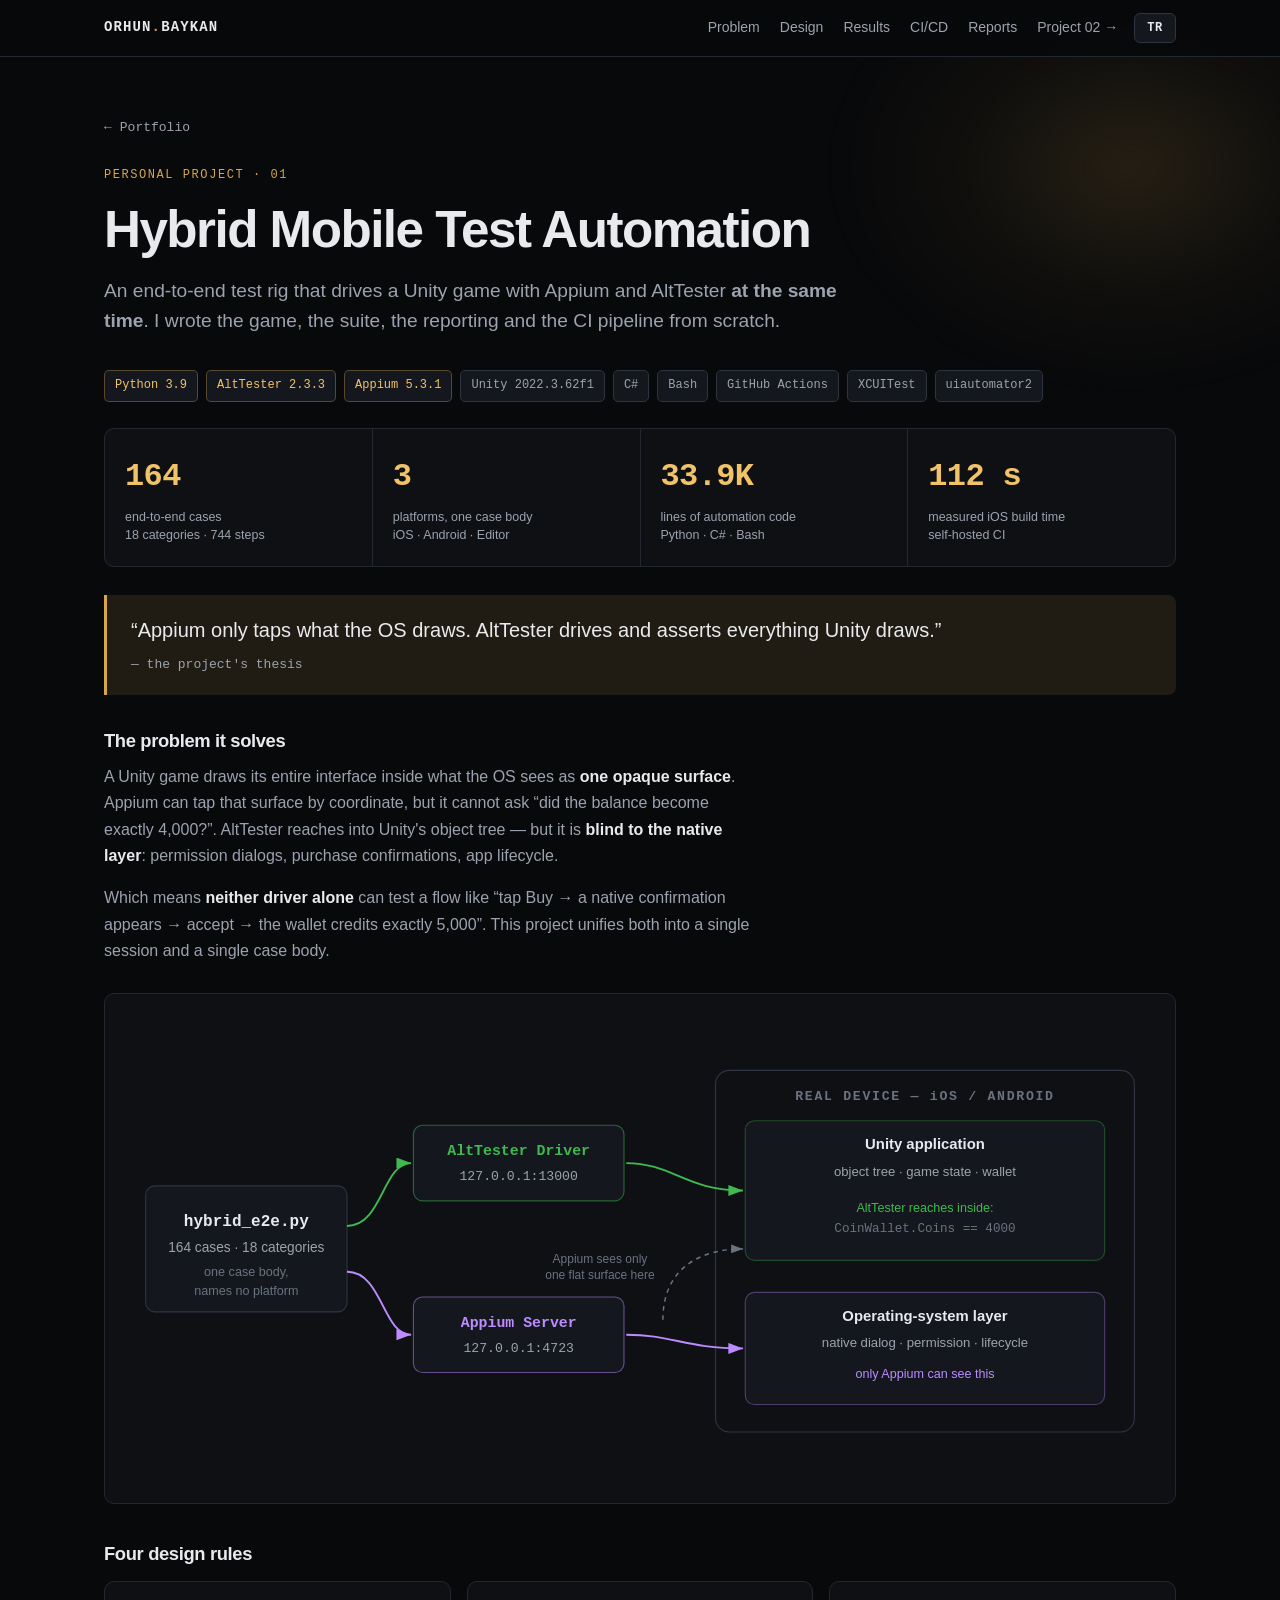
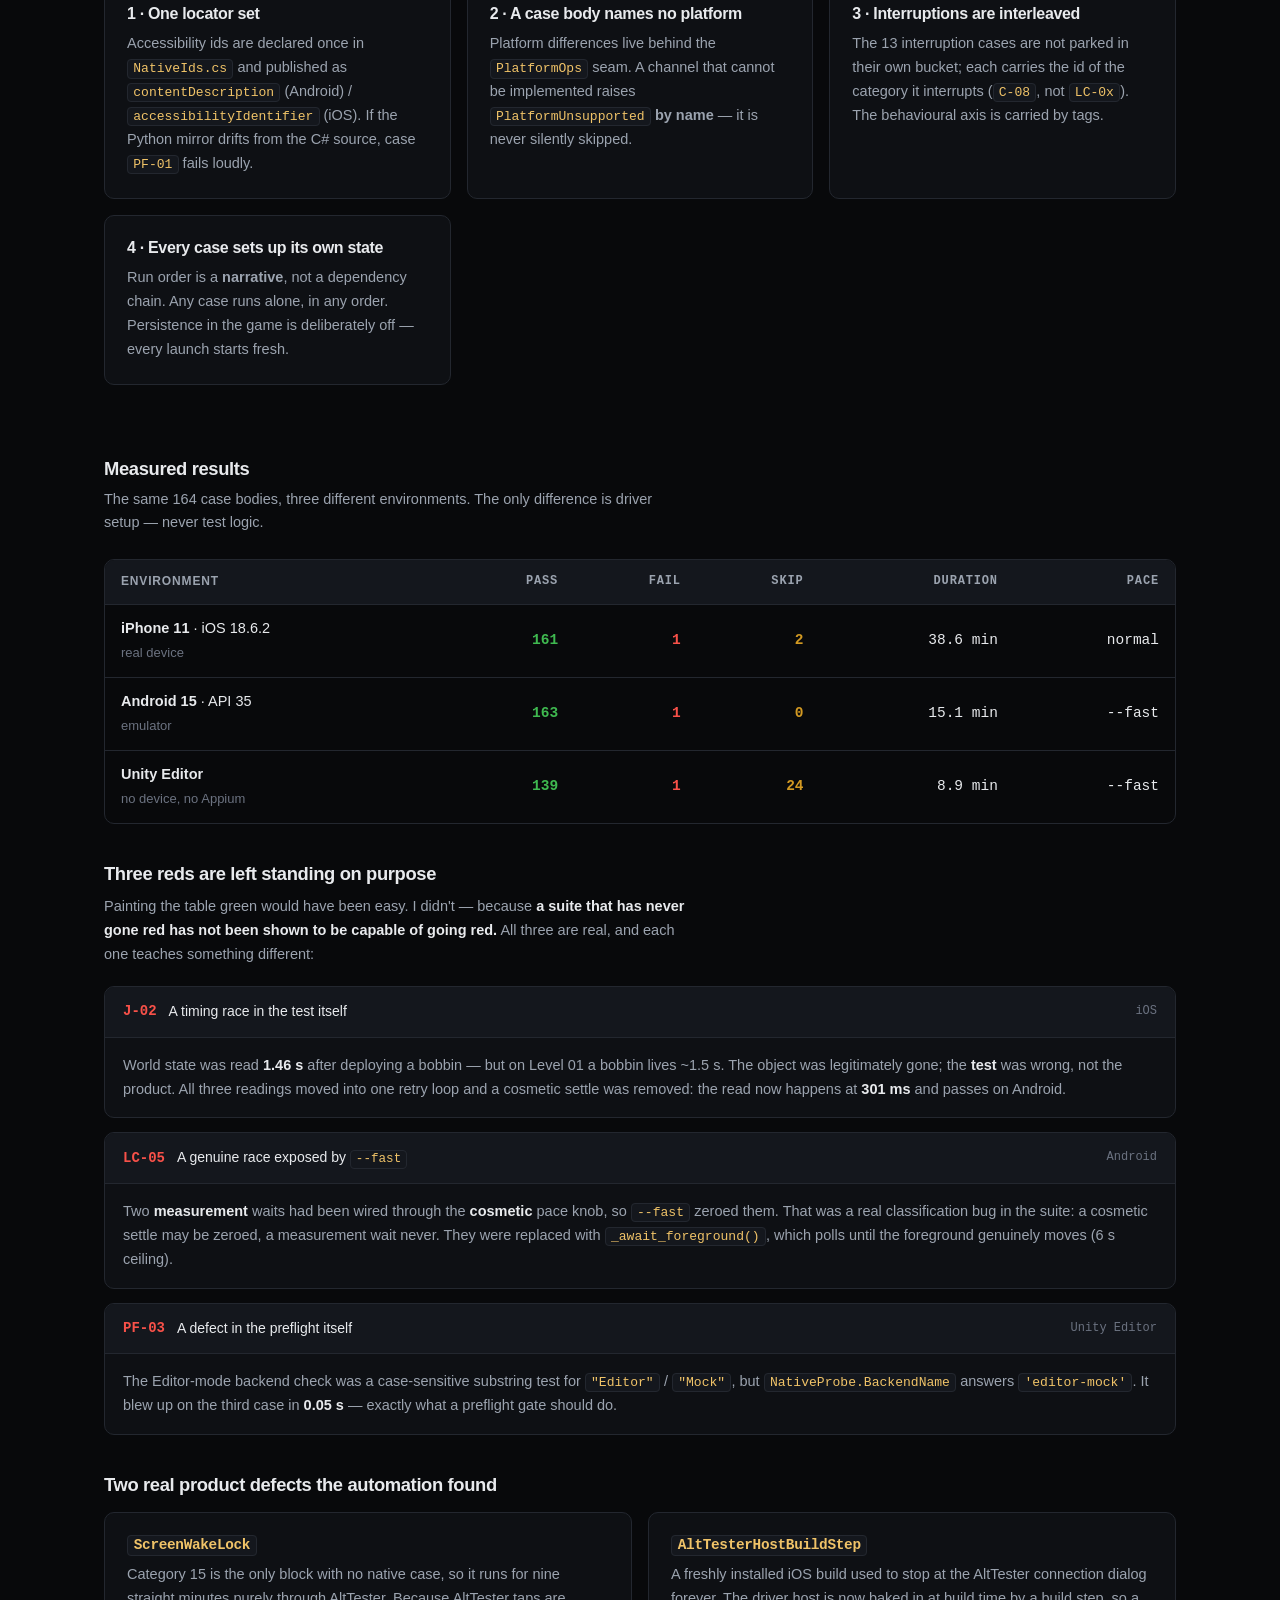
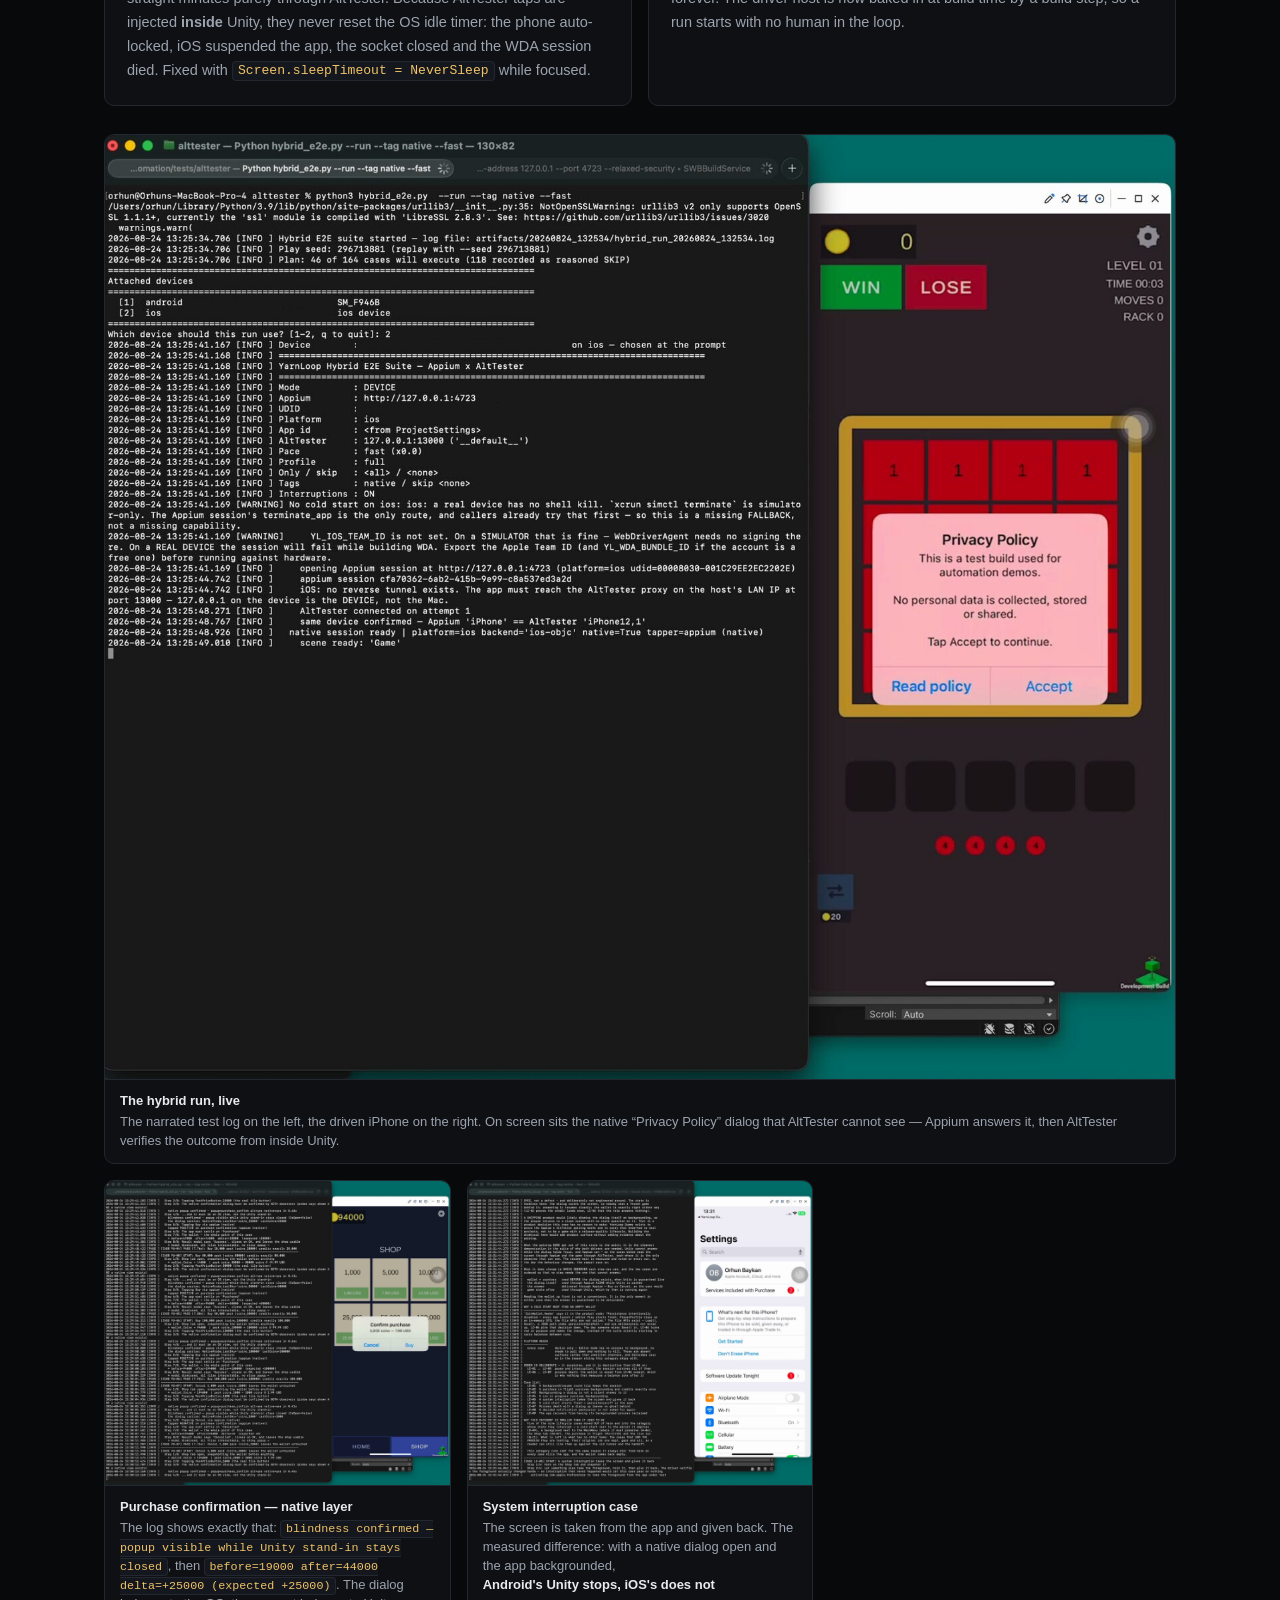
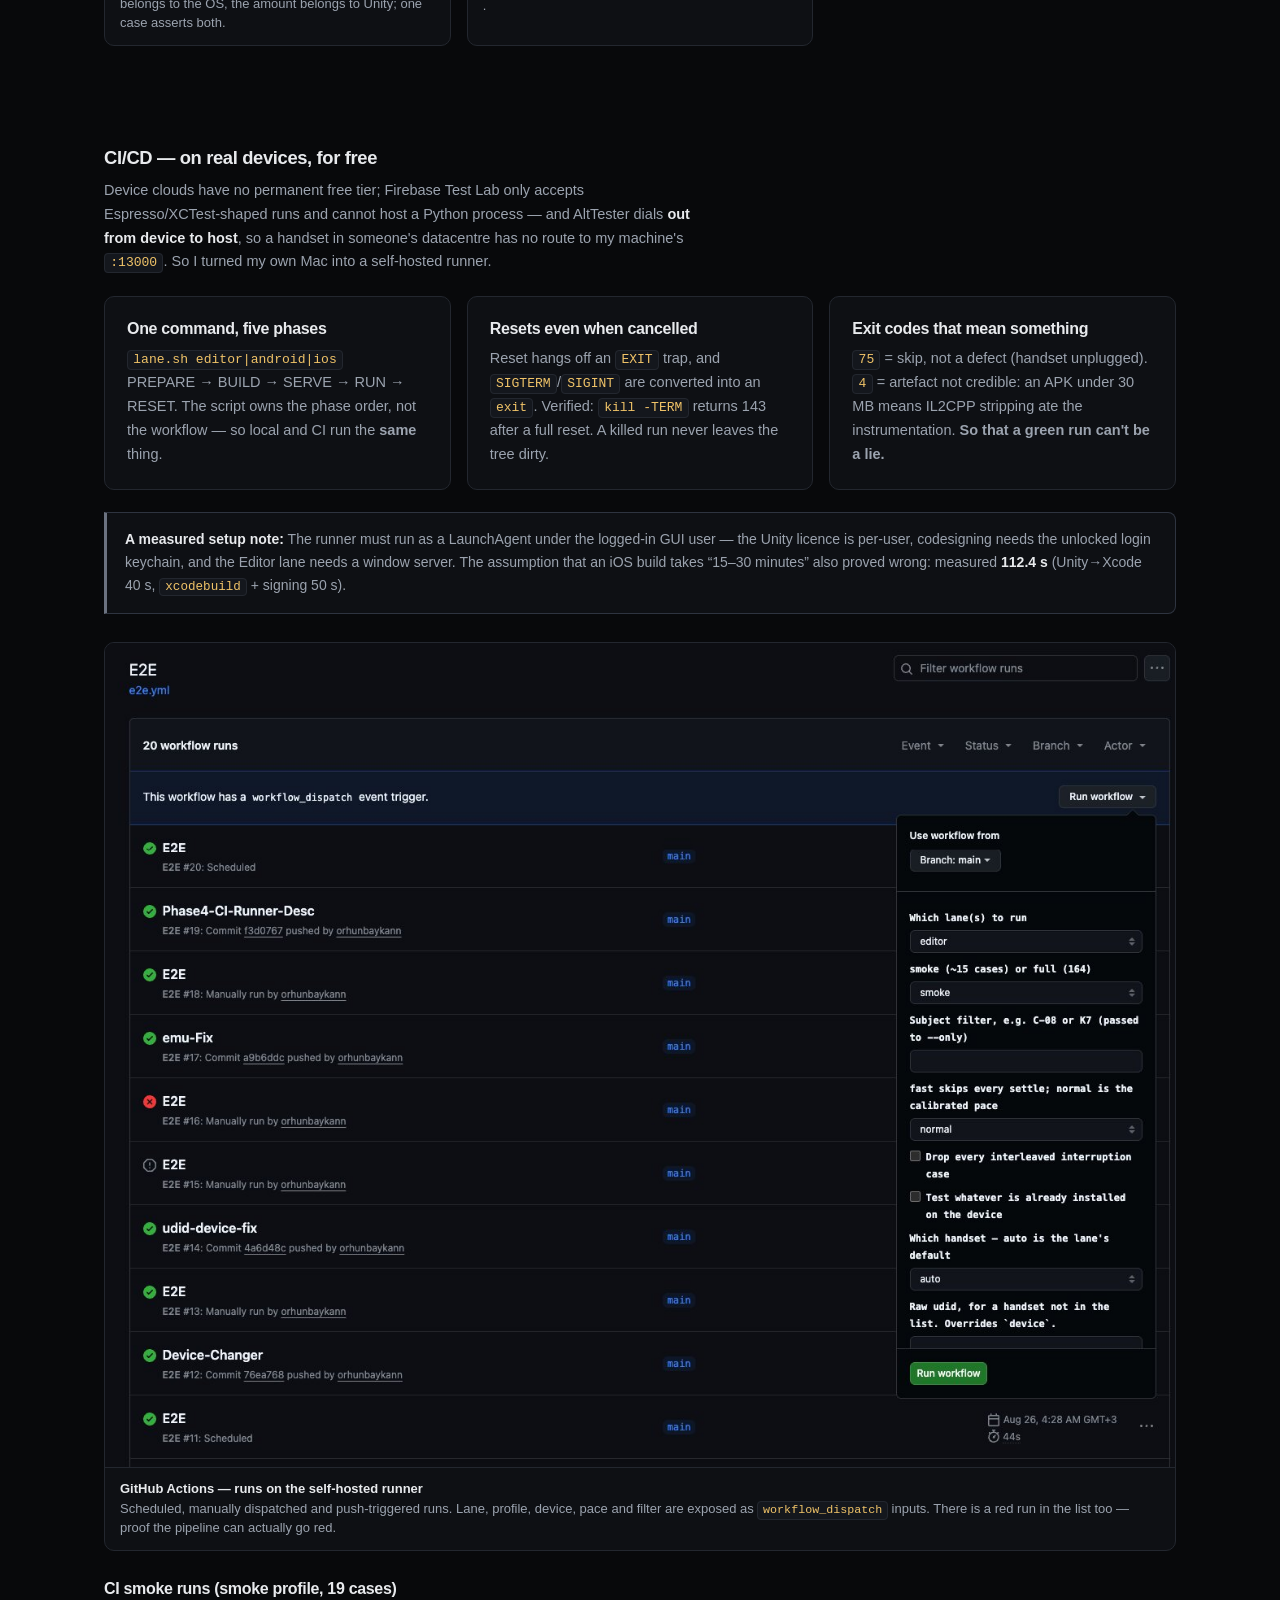
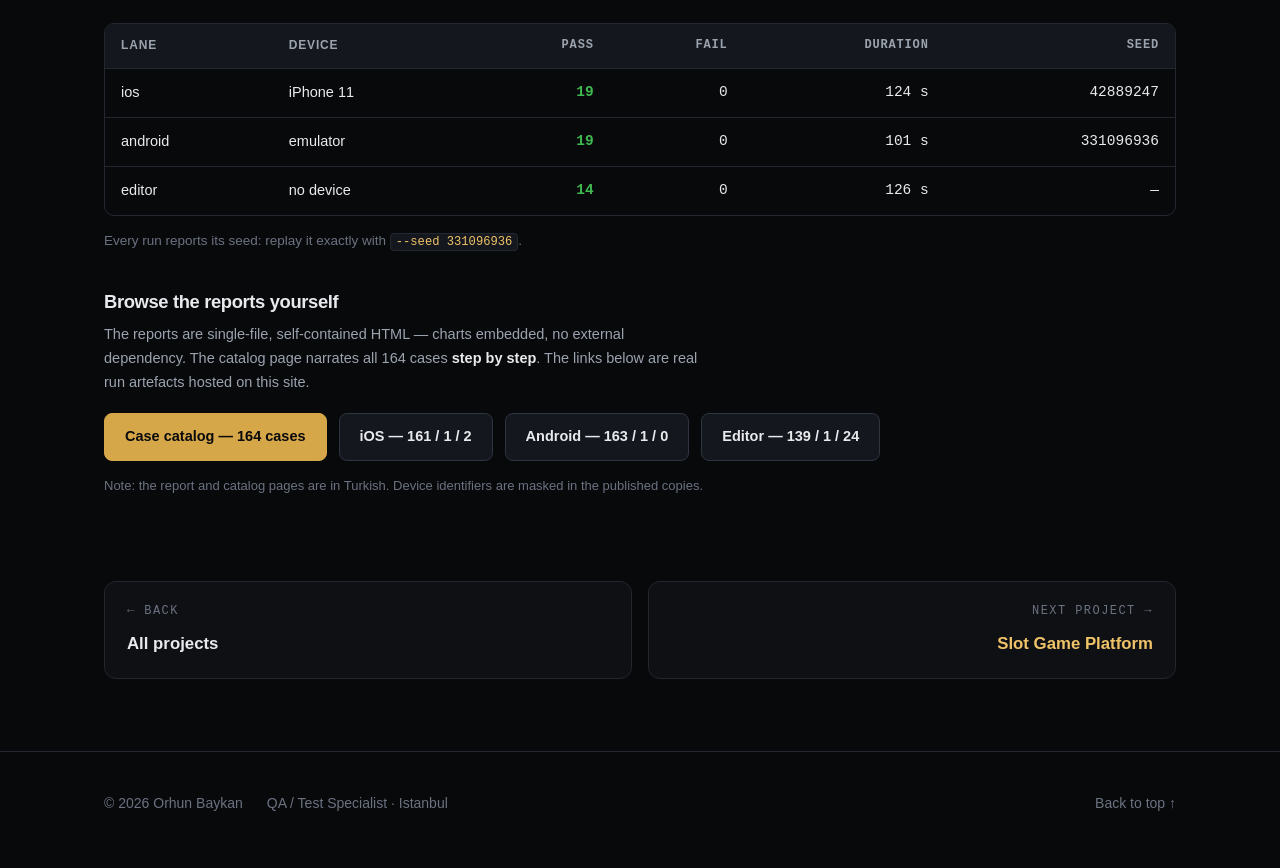
==== projects/otomasyon/index.html @ b408348e "pages-upt" ====
<!doctype html>
<html lang="tr" data-title-tr="Hibrit Mobil Test Otomasyonu — Orhun Baykan" data-title-en="Hybrid Mobile Test Automation — Orhun Baykan">
<head>
<meta charset="utf-8">
<meta name="viewport" content="width=device-width, initial-scale=1">
<title>Hibrit Mobil Test Otomasyonu — Orhun Baykan</title>
<meta name="description" content="Bir Unity oyununu Appium ve AltTester ile aynı anda süren uçtan uca test altyapısı: 164 senaryo, 3 platform, gerçek cihazlarda self-hosted CI.">
<link rel="icon" href="data:image/svg+xml,<svg xmlns='http://www.w3.org/2000/svg' viewBox='0 0 100 100'><rect width='100' height='100' rx='20' fill='%23D6A748'/><text y='72' x='50' text-anchor='middle' font-size='58' font-family='monospace' font-weight='700' fill='%2308090B'>OB</text></svg>">
<link rel="stylesheet" href="../../assets/css/site.css">
</head>
<body>

<!-- ==================== UST BAR ==================== -->
<div class="topbar">
  <div class="wrap">
    <a class="brand" href="../../">ORHUN<span>.</span>BAYKAN</a>
    <nav class="navlinks" id="navlinks">
      <a href="#problem"><span data-lang="tr">Problem</span><span data-lang="en">Problem</span></a>
      <a href="#kurallar"><span data-lang="tr">Tasarım</span><span data-lang="en">Design</span></a>
      <a href="#sonuclar"><span data-lang="tr">Sonuçlar</span><span data-lang="en">Results</span></a>
      <a href="#cicd"><span data-lang="tr">CI/CD</span><span data-lang="en">CI/CD</span></a>
      <a href="#raporlar"><span data-lang="tr">Raporlar</span><span data-lang="en">Reports</span></a>
      <a href="../platform/"><span data-lang="tr">Proje 02 →</span><span data-lang="en">Project 02 →</span></a>
    </nav>
    <button class="menubtn" id="menubtn" type="button" aria-label="Menu" aria-controls="navlinks" aria-expanded="false"><svg viewBox="0 0 24 24" fill="none" stroke="currentColor" stroke-width="2" stroke-linecap="round"><path d="M4 7h16M4 12h16M4 17h16"/></svg></button>
    <button class="langbtn" id="langbtn" type="button" aria-label="Change language">
      <span data-lang="tr">EN</span><span data-lang="en">TR</span>
    </button>
  </div>
</div>

<!-- ==================== PROJE A: OTOMASYON ==================== -->
<section id="otomasyon" class="phero">
<div class="wrap">
  <a class="crumb" href="../../">← <span data-lang="tr">Portföy</span><span data-lang="en">Portfolio</span></a>
  <div class="shead">
    <div class="stag"><span data-lang="tr">Kişisel proje · 01</span><span data-lang="en">Personal project · 01</span></div>
    <h1><span data-lang="tr">Hibrit Mobil Test Otomasyonu</span><span data-lang="en">Hybrid Mobile Test Automation</span></h1>
    <p class="sub">
      <span data-lang="tr">Bir Unity oyununu Appium ve AltTester ile <b>aynı anda</b> süren uçtan uca test altyapısı. Oyunu, test paketini, raporlamayı ve CI hattını sıfırdan kendim yazdım.</span>
      <span data-lang="en">An end-to-end test rig that drives a Unity game with Appium and AltTester <b>at the same time</b>. I wrote the game, the suite, the reporting and the CI pipeline from scratch.</span>
    </p>
  </div>

  <div class="badges">
    <span class="badge g">Python 3.9</span>
    <span class="badge g">AltTester 2.3.3</span>
    <span class="badge g">Appium 5.3.1</span>
    <span class="badge">Unity 2022.3.62f1</span>
    <span class="badge">C#</span>
    <span class="badge">Bash</span>
    <span class="badge">GitHub Actions</span>
    <span class="badge">XCUITest</span>
    <span class="badge">uiautomator2</span>
  </div>

  <div class="metrics">
    <div class="metric"><div class="n">164</div><div class="l"><span data-lang="tr">uçtan uca senaryo<br>18 kategori · 744 adım</span><span data-lang="en">end-to-end cases<br>18 categories · 744 steps</span></div></div>
    <div class="metric"><div class="n">3</div><div class="l"><span data-lang="tr">platform, tek case gövdesi<br>iOS · Android · Editor</span><span data-lang="en">platforms, one case body<br>iOS · Android · Editor</span></div></div>
    <div class="metric"><div class="n">33.9K</div><div class="l"><span data-lang="tr">satır otomasyon kodu<br>Python · C# · Bash</span><span data-lang="en">lines of automation code<br>Python · C# · Bash</span></div></div>
    <div class="metric"><div class="n">112 s</div><div class="l"><span data-lang="tr">ölçülmüş iOS derleme süresi<br>self-hosted CI</span><span data-lang="en">measured iOS build time<br>self-hosted CI</span></div></div>
  </div>

  <div class="pull">
    <span data-lang="tr">“Appium yalnızca işletim sisteminin çizdiğine dokunabilir. AltTester ise Unity'nin çizdiği her şeyi sürer ve doğrular.”</span>
    <span data-lang="en">“Appium only taps what the OS draws. AltTester drives and asserts everything Unity draws.”</span>
    <span class="who"><span data-lang="tr">— projenin çıkış cümlesi</span><span data-lang="en">— the project's thesis</span></span>
  </div>

  <h3 style="font-size:1.15rem;margin:34px 0 12px" id="problem">
    <span data-lang="tr">Çözdüğü problem</span><span data-lang="en">The problem it solves</span>
  </h3>
  <p style="color:var(--ink2);max-width:74ch">
    <span data-lang="tr">Bir Unity oyunu tüm arayüzünü işletim sistemi açısından <b style="color:var(--ink)">tek bir opak yüzeyin</b> içine çizer. Appium bu yüzeye koordinatla dokunabilir ama “bakiye tam olarak 4.000 oldu mu” sorusunu soramaz. AltTester ise Unity'nin nesne ağacının içine uzanır — ama izin diyalogları, satın alma onayları ve uygulama yaşam döngüsü gibi <b style="color:var(--ink)">native katmana kördür</b>.</span>
    <span data-lang="en">A Unity game draws its entire interface inside what the OS sees as <b style="color:var(--ink)">one opaque surface</b>. Appium can tap that surface by coordinate, but it cannot ask “did the balance become exactly 4,000?”. AltTester reaches into Unity's object tree — but it is <b style="color:var(--ink)">blind to the native layer</b>: permission dialogs, purchase confirmations, app lifecycle.</span>
  </p>
  <p style="color:var(--ink2);max-width:74ch">
    <span data-lang="tr">Yani “Satın Al'a bas → native onay diyaloğu çıksın → onayla → cüzdana tam 5.000 yazılsın” akışını <b style="color:var(--ink)">tek başına hiçbir sürücü test edemez</b>. Bu proje ikisini tek bir test oturumunda, tek bir case gövdesinde birleştiriyor.</span>
    <span data-lang="en">Which means <b style="color:var(--ink)">neither driver alone</b> can test a flow like “tap Buy → a native confirmation appears → accept → the wallet credits exactly 5,000”. This project unifies both into a single session and a single case body.</span>
  </p>

  <!-- MIMARI DIYAGRAM -->
  <div class="diagram">
    <svg viewBox="0 0 900 400" width="100%" height="auto" role="img" aria-label="Architecture diagram">
      <defs>
        <marker id="ag" markerWidth="9" markerHeight="9" refX="8" refY="3" orient="auto">
          <path d="M0,0 L0,6 L8,3 z" fill="#3FB950"/>
        </marker>
        <marker id="ap" markerWidth="9" markerHeight="9" refX="8" refY="3" orient="auto">
          <path d="M0,0 L0,6 L8,3 z" fill="#BC8CFF"/>
        </marker>
        <marker id="ad" markerWidth="9" markerHeight="9" refX="8" refY="3" orient="auto">
          <path d="M0,0 L0,6 L8,3 z" fill="#6B7280"/>
        </marker>
      </defs>

      <!-- test paketi -->
      <rect x="18" y="145" width="176" height="110" rx="8" fill="#14171D" stroke="#2E3440"/>
      <text x="106" y="180" text-anchor="middle" fill="#E8EAED" font-size="14" font-weight="700" font-family="monospace">hybrid_e2e.py</text>
      <text x="106" y="203" text-anchor="middle" fill="#9BA3AF" font-size="12" font-family="sans-serif">
        <tspan data-lang="tr">164 senaryo · 18 kategori</tspan><tspan data-lang="en">164 cases · 18 categories</tspan>
      </text>
      <text x="106" y="224" text-anchor="middle" fill="#6B7280" font-size="11" font-family="sans-serif">
        <tspan data-lang="tr">tek case gövdesi,</tspan><tspan data-lang="en">one case body,</tspan>
      </text>
      <text x="106" y="240" text-anchor="middle" fill="#6B7280" font-size="11" font-family="sans-serif">
        <tspan data-lang="tr">platform adı geçmez</tspan><tspan data-lang="en">names no platform</tspan>
      </text>

      <!-- surucu kutulari -->
      <rect x="252" y="92" width="184" height="66" rx="8" fill="#14171D" stroke="#3FB950" stroke-opacity=".5"/>
      <text x="344" y="118" text-anchor="middle" fill="#3FB950" font-size="13" font-weight="700" font-family="monospace">AltTester Driver</text>
      <text x="344" y="140" text-anchor="middle" fill="#9BA3AF" font-size="11.5" font-family="monospace">127.0.0.1:13000</text>

      <rect x="252" y="242" width="184" height="66" rx="8" fill="#14171D" stroke="#BC8CFF" stroke-opacity=".5"/>
      <text x="344" y="268" text-anchor="middle" fill="#BC8CFF" font-size="13" font-weight="700" font-family="monospace">Appium Server</text>
      <text x="344" y="290" text-anchor="middle" fill="#9BA3AF" font-size="11.5" font-family="monospace">127.0.0.1:4723</text>

      <!-- paket -> suruculer -->
      <path d="M194,180 C225,180 225,125 250,125" stroke="#3FB950" stroke-width="1.6" fill="none" marker-end="url(#ag)"/>
      <path d="M194,220 C225,220 225,275 250,275" stroke="#BC8CFF" stroke-width="1.6" fill="none" marker-end="url(#ap)"/>

      <!-- cihaz -->
      <rect x="516" y="44" width="366" height="316" rx="12" fill="#0E1014" stroke="#2E3440"/>
      <text x="699" y="70" text-anchor="middle" fill="#6B7280" font-size="11.5" font-weight="600" font-family="monospace" letter-spacing="1.5">
        <tspan data-lang="tr">GERÇEK CİHAZ — iOS / ANDROID</tspan><tspan data-lang="en">REAL DEVICE — iOS / ANDROID</tspan>
      </text>

      <!-- unity uygulamasi -->
      <rect x="542" y="88" width="314" height="122" rx="8" fill="#14171D" stroke="#3FB950" stroke-opacity=".35"/>
      <text x="699" y="113" text-anchor="middle" fill="#E8EAED" font-size="13" font-weight="700" font-family="sans-serif">
        <tspan data-lang="tr">Unity uygulaması</tspan><tspan data-lang="en">Unity application</tspan>
      </text>
      <text x="699" y="136" text-anchor="middle" fill="#9BA3AF" font-size="11.5" font-family="sans-serif">
        <tspan data-lang="tr">nesne ağacı · oyun durumu · cüzdan</tspan><tspan data-lang="en">object tree · game state · wallet</tspan>
      </text>
      <text x="699" y="168" text-anchor="middle" fill="#3FB950" font-size="11" font-family="sans-serif">
        <tspan data-lang="tr">AltTester içeri uzanır:</tspan><tspan data-lang="en">AltTester reaches inside:</tspan>
      </text>
      <text x="699" y="185" text-anchor="middle" fill="#6B7280" font-size="11" font-family="monospace">CoinWallet.Coins == 4000</text>

      <!-- os katmani -->
      <rect x="542" y="238" width="314" height="98" rx="8" fill="#14171D" stroke="#BC8CFF" stroke-opacity=".35"/>
      <text x="699" y="263" text-anchor="middle" fill="#E8EAED" font-size="13" font-weight="700" font-family="sans-serif">
        <tspan data-lang="tr">İşletim sistemi katmanı</tspan><tspan data-lang="en">Operating-system layer</tspan>
      </text>
      <text x="699" y="286" text-anchor="middle" fill="#9BA3AF" font-size="11.5" font-family="sans-serif">
        <tspan data-lang="tr">native diyalog · izin · yaşam döngüsü</tspan><tspan data-lang="en">native dialog · permission · lifecycle</tspan>
      </text>
      <text x="699" y="313" text-anchor="middle" fill="#BC8CFF" font-size="11" font-family="sans-serif">
        <tspan data-lang="tr">yalnızca Appium görebilir</tspan><tspan data-lang="en">only Appium can see this</tspan>
      </text>

      <!-- suruculer -> hedefler -->
      <path d="M438,125 C478,125 490,149 540,149" stroke="#3FB950" stroke-width="1.6" fill="none" marker-end="url(#ag)"/>
      <path d="M438,275 C478,275 490,287 540,287" stroke="#BC8CFF" stroke-width="1.6" fill="none" marker-end="url(#ap)"/>

      <!-- appium'un korlugu -->
      <path d="M470,262 C470,215 505,200 540,200" stroke="#6B7280" stroke-width="1.3" fill="none" stroke-dasharray="4 4" marker-end="url(#ad)"/>
      <text x="415" y="212" text-anchor="middle" fill="#6B7280" font-size="10.5" font-family="sans-serif">
        <tspan data-lang="tr">Appium buraya</tspan><tspan data-lang="en">Appium sees only</tspan>
      </text>
      <text x="415" y="226" text-anchor="middle" fill="#6B7280" font-size="10.5" font-family="sans-serif">
        <tspan data-lang="tr">tek yüzey olarak bakar</tspan><tspan data-lang="en">one flat surface here</tspan>
      </text>
    </svg>
  </div>
  <p class="scrollhint"><span data-lang="tr">← diyagramı yatay kaydırabilirsiniz →</span><span data-lang="en">← scroll the diagram horizontally →</span></p>

  <!-- DORT TASARIM KURALI -->
  <h3 style="font-size:1.15rem;margin:38px 0 16px" id="kurallar">
    <span data-lang="tr">Dört tasarım kuralı</span><span data-lang="en">Four design rules</span>
  </h3>
  <div class="grid2">
    <div class="card">
      <h4><span data-lang="tr">1 · Tek locator kaynağı</span><span data-lang="en">1 · One locator set</span></h4>
      <p><span data-lang="tr">Erişilebilirlik id'leri bir kez <code>NativeIds.cs</code> içinde tanımlanır; Android'e <code>contentDescription</code>, iOS'a <code>accessibilityIdentifier</code> olarak yayılır. Python tarafı ile C# tarafı ayrışırsa <code>PF-01</code> senaryosu yüksek sesle patlar.</span><span data-lang="en">Accessibility ids are declared once in <code>NativeIds.cs</code> and published as <code>contentDescription</code> (Android) / <code>accessibilityIdentifier</code> (iOS). If the Python mirror drifts from the C# source, case <code>PF-01</code> fails loudly.</span></p>
    </div>
    <div class="card">
      <h4><span data-lang="tr">2 · Case gövdesi platform bilmez</span><span data-lang="en">2 · A case body names no platform</span></h4>
      <p><span data-lang="tr">Platform farkları <code>PlatformOps</code> arayüzünün arkasında yaşar. Bir kanal o platformda uygulanamıyorsa <code>PlatformUnsupported</code> ile <b>adıyla</b> atlanır — sessizce geçilmez.</span><span data-lang="en">Platform differences live behind the <code>PlatformOps</code> seam. A channel that cannot be implemented raises <code>PlatformUnsupported</code> <b>by name</b> — it is never silently skipped.</span></p>
    </div>
    <div class="card">
      <h4><span data-lang="tr">3 · Kesintiler araya serpiştirilir</span><span data-lang="en">3 · Interruptions are interleaved</span></h4>
      <p><span data-lang="tr">13 kesinti senaryosu kendi kategorisinde park etmez; kestikleri kategorinin id'sini taşır (<code>C-08</code>, <code>LC-05</code> değil). Davranış ekseni etiketlerle taşınır.</span><span data-lang="en">The 13 interruption cases are not parked in their own bucket; each carries the id of the category it interrupts (<code>C-08</code>, not <code>LC-0x</code>). The behavioural axis is carried by tags.</span></p>
    </div>
    <div class="card">
      <h4><span data-lang="tr">4 · Her senaryo ön koşulunu kendi kurar</span><span data-lang="en">4 · Every case sets up its own state</span></h4>
      <p><span data-lang="tr">Koşum sırası bir <b>anlatıdır</b>, bağımlılık zinciri değil. Herhangi bir senaryo tek başına, herhangi bir sırada çalışabilir. Oyunda kalıcılık bilerek kapalı — her açılış sıfırdan başlar.</span><span data-lang="en">Run order is a <b>narrative</b>, not a dependency chain. Any case runs alone, in any order. Persistence in the game is deliberately off — every launch starts fresh.</span></p>
    </div>
  </div>
</div>
</section>

<section style="border-top:none;padding-top:0">
<div class="wrap">

  <!-- SONUCLAR -->
  <h3 style="font-size:1.15rem;margin:0 0 8px" id="sonuclar">
    <span data-lang="tr">Ölçülmüş sonuçlar</span><span data-lang="en">Measured results</span>
  </h3>
  <p style="color:var(--ink2);font-size:14.5px;max-width:70ch;margin-bottom:8px">
    <span data-lang="tr">Aynı 164 senaryo gövdesi, üç farklı ortamda. Fark yalnızca sürücü kurulumunda — test mantığında değil.</span>
    <span data-lang="en">The same 164 case bodies, three different environments. The only difference is driver setup — never test logic.</span>
  </p>

  <div class="tablewrap">
    <table>
      <thead>
        <tr>
          <th><span data-lang="tr">Ortam</span><span data-lang="en">Environment</span></th>
          <th class="num">PASS</th>
          <th class="num">FAIL</th>
          <th class="num">SKIP</th>
          <th class="num"><span data-lang="tr">Süre</span><span data-lang="en">Duration</span></th>
          <th class="num"><span data-lang="tr">Hız</span><span data-lang="en">Pace</span></th>
        </tr>
      </thead>
      <tbody>
        <tr>
          <td><b>iPhone 11</b> · iOS 18.6.2<br><span style="color:var(--ink3);font-size:13px"><span data-lang="tr">gerçek cihaz</span><span data-lang="en">real device</span></span></td>
          <td class="num pass">161</td><td class="num fail">1</td><td class="num skip">2</td>
          <td class="num">38.6 <span data-lang="tr">dk</span><span data-lang="en">min</span></td>
          <td class="num">normal</td>
        </tr>
        <tr>
          <td><b>Android 15</b> · API 35<br><span style="color:var(--ink3);font-size:13px"><span data-lang="tr">emülatör</span><span data-lang="en">emulator</span></span></td>
          <td class="num pass">163</td><td class="num fail">1</td><td class="num skip">0</td>
          <td class="num">15.1 <span data-lang="tr">dk</span><span data-lang="en">min</span></td>
          <td class="num">--fast</td>
        </tr>
        <tr>
          <td><b>Unity Editor</b><br><span style="color:var(--ink3);font-size:13px"><span data-lang="tr">cihazsız, Appium yok</span><span data-lang="en">no device, no Appium</span></span></td>
          <td class="num pass">139</td><td class="num fail">1</td><td class="num skip">24</td>
          <td class="num">8.9 <span data-lang="tr">dk</span><span data-lang="en">min</span></td>
          <td class="num">--fast</td>
        </tr>
      </tbody>
    </table>
  </div>

  <!-- UC KIRMIZI -->
  <h3 style="font-size:1.15rem;margin:38px 0 10px">
    <span data-lang="tr">Üç kırmızı bilerek duruyor</span><span data-lang="en">Three reds are left standing on purpose</span>
  </h3>
  <p style="color:var(--ink2);font-size:14.5px;max-width:74ch;margin-bottom:20px">
    <span data-lang="tr">Tabloyu yeşile boyamak kolaydı. Boyamadım — çünkü <b style="color:var(--ink)">hiç kırmızıya dönmemiş bir test paketi, kırmızıya dönebildiğini kanıtlamamıştır.</b> Üçü de gerçek ve üçü de farklı bir şey öğretiyor:</span>
    <span data-lang="en">Painting the table green would have been easy. I didn't — because <b style="color:var(--ink)">a suite that has never gone red has not been shown to be capable of going red.</b> All three are real, and each one teaches something different:</span>
  </p>

  <div class="finding">
    <div class="fh"><span class="fid">J-02</span>
      <span><span data-lang="tr">Testin kendi zamanlama yarışı</span><span data-lang="en">A timing race in the test itself</span></span>
      <span class="fenv">iOS</span>
    </div>
    <div class="fb"><span data-lang="tr">Dünya durumu, bobbin yerleştirildikten <b>1,46 sn</b> sonra okunuyordu — ama Level 01'de bobbin ömrü ~1,5 sn. Nesne meşru şekilde yok olmuştu; ürün değil <b>test</b> hatalıydı. Üç okuma tek bir yeniden deneme döngüsüne alındı, kozmetik bekleme kaldırıldı: okuma artık <b>301 ms</b>'de yapılıyor ve Android'de geçiyor.</span><span data-lang="en">World state was read <b>1.46 s</b> after deploying a bobbin — but on Level 01 a bobbin lives ~1.5 s. The object was legitimately gone; the <b>test</b> was wrong, not the product. All three readings moved into one retry loop and a cosmetic settle was removed: the read now happens at <b>301 ms</b> and passes on Android.</span></div>
  </div>

  <div class="finding">
    <div class="fh"><span class="fid">LC-05</span>
      <span><span data-lang="tr"><code>--fast</code> bayrağının açığa çıkardığı gerçek yarış</span><span data-lang="en">A genuine race exposed by <code>--fast</code></span></span>
      <span class="fenv">Android</span>
    </div>
    <div class="fb"><span data-lang="tr">İki <b>ölçüm</b> beklemesi yanlışlıkla <b>kozmetik</b> hız düğmesine bağlanmıştı, dolayısıyla <code>--fast</code> onları sıfırladı. Bu, paketteki gerçek bir sınıflandırma hatasıydı: kozmetik bekleme sıfırlanabilir, ölçüm beklemesi asla. Yerine ön plana gerçekten geçilene kadar yoklayan <code>_await_foreground()</code> kondu (6 sn tavan).</span><span data-lang="en">Two <b>measurement</b> waits had been wired through the <b>cosmetic</b> pace knob, so <code>--fast</code> zeroed them. That was a real classification bug in the suite: a cosmetic settle may be zeroed, a measurement wait never. They were replaced with <code>_await_foreground()</code>, which polls until the foreground genuinely moves (6 s ceiling).</span></div>
  </div>

  <div class="finding">
    <div class="fh"><span class="fid">PF-03</span>
      <span><span data-lang="tr">Ön kontrolün kendi hatası</span><span data-lang="en">A defect in the preflight itself</span></span>
      <span class="fenv">Unity Editor</span>
    </div>
    <div class="fb"><span data-lang="tr">Editor modundaki backend kontrolü <code>"Editor"</code> / <code>"Mock"</code> için büyük-küçük harfe duyarlı bir alt dize testiydi; oysa <code>NativeProbe.BackendName</code> <code>'editor-mock'</code> cevabını veriyor. Üçüncü senaryoda, <b>0,05 sn</b> içinde patladı — tam da bir ön kontrolün yapması gereken şey.</span><span data-lang="en">The Editor-mode backend check was a case-sensitive substring test for <code>"Editor"</code> / <code>"Mock"</code>, but <code>NativeProbe.BackendName</code> answers <code>'editor-mock'</code>. It blew up on the third case in <b>0.05 s</b> — exactly what a preflight gate should do.</span></div>
  </div>

  <!-- OTOMASYONUN BULDUGU URUN HATALARI -->
  <h3 style="font-size:1.15rem;margin:38px 0 16px">
    <span data-lang="tr">Otomasyonun bulduğu iki gerçek ürün hatası</span><span data-lang="en">Two real product defects the automation found</span>
  </h3>
  <div class="grid2">
    <div class="card">
      <h4><code>ScreenWakeLock</code></h4>
      <p><span data-lang="tr">15. kategori native senaryo içermeyen tek blok — dolayısıyla dokuz dakika boyunca yalnızca AltTester üzerinden koşuyor. AltTester dokunuşları Unity'nin <b>içine</b> enjekte edildiği için işletim sisteminin boşta kalma sayacını hiç sıfırlamıyor: telefon kendini kilitledi, iOS uygulamayı askıya aldı, soket koptu ve WDA oturumu öldü. Odaktayken <code>Screen.sleepTimeout = NeverSleep</code> ile çözüldü.</span><span data-lang="en">Category 15 is the only block with no native case, so it runs for nine straight minutes purely through AltTester. Because AltTester taps are injected <b>inside</b> Unity, they never reset the OS idle timer: the phone auto-locked, iOS suspended the app, the socket closed and the WDA session died. Fixed with <code>Screen.sleepTimeout = NeverSleep</code> while focused.</span></p>
    </div>
    <div class="card">
      <h4><code>AltTesterHostBuildStep</code></h4>
      <p><span data-lang="tr">Yeni kurulan bir iOS derlemesi, AltTester bağlantı diyaloğunda sonsuza kadar bekliyordu. Sürücü host'u artık derleme zamanında build adımıyla gömülüyor; koşum insan müdahalesi olmadan başlıyor.</span><span data-lang="en">A freshly installed iOS build used to stop at the AltTester connection dialog forever. The driver host is now baked in at build time by a build step, so a run starts with no human in the loop.</span></p>
    </div>
  </div>

  <!-- GALERI: KOSUM -->
  <div class="gallery">
    <div class="shot wide">
      <a href="../../assets/img/qa-hybrid-run.jpg" target="_blank" rel="noopener" class="zoom"><img src="../../assets/img/qa-hybrid-run.jpg" alt="Terminal log and iPhone driven side by side" loading="lazy"></a>
      <div class="cap">
        <b><span data-lang="tr">Hibrit koşum, canlı</span><span data-lang="en">The hybrid run, live</span></b>
        <span data-lang="tr">Solda adım adım anlatan test logu, sağda sürülen iPhone. Ekranda AltTester'ın göremediği native “Privacy Policy” diyaloğu duruyor — bu diyaloğu Appium açıyor, sonucu AltTester Unity'nin içinden doğruluyor.</span>
        <span data-lang="en">The narrated test log on the left, the driven iPhone on the right. On screen sits the native “Privacy Policy” dialog that AltTester cannot see — Appium answers it, then AltTester verifies the outcome from inside Unity.</span>
      </div>
    </div>
    <div class="shot">
      <a href="../../assets/img/qa-purchase-dialog.jpg" target="_blank" rel="noopener" class="zoom"><img src="../../assets/img/qa-purchase-dialog.jpg" alt="Native purchase confirmation dialog" loading="lazy"></a>
      <div class="cap">
        <b><span data-lang="tr">Satın alma onayı — native katman</span><span data-lang="en">Purchase confirmation — native layer</span></b>
        <span data-lang="tr">Logda tam olarak bu görülüyor: <code>blindness confirmed — popup visible while Unity stand-in stays closed</code>, ardından <code>before=19000 after=44000 delta=+25000 (expected +25000)</code>. Diyalog OS'a ait, tutar Unity'ye ait; tek senaryo ikisini birden doğruluyor.</span>
        <span data-lang="en">The log shows exactly that: <code>blindness confirmed — popup visible while Unity stand-in stays closed</code>, then <code>before=19000 after=44000 delta=+25000 (expected +25000)</code>. The dialog belongs to the OS, the amount belongs to Unity; one case asserts both.</span>
      </div>
    </div>
    <div class="shot">
      <a href="../../assets/img/qa-interrupt.jpg" target="_blank" rel="noopener" class="zoom"><img src="../../assets/img/qa-interrupt.jpg" alt="System interruption test" loading="lazy"></a>
      <div class="cap">
        <b><span data-lang="tr">Sistem kesintisi senaryosu</span><span data-lang="en">System interruption case</span></b>
        <span data-lang="tr">Ekran uygulamanın elinden alınıp geri veriliyor. Ölçülen fark: native diyalog açıkken arka plana atıldığında <b>Android'in Unity'si durur, iOS'unki durmaz</b>.</span>
        <span data-lang="en">The screen is taken from the app and given back. The measured difference: with a native dialog open and the app backgrounded, <b>Android's Unity stops, iOS's does not</b>.</span>
      </div>
    </div>
  </div>
</div>
</section>

<section style="border-top:none;padding-top:0">
<div class="wrap">

  <h3 style="font-size:1.15rem;margin:0 0 10px" id="cicd">
    <span data-lang="tr">CI/CD — gerçek cihazlarda, ücretsiz</span><span data-lang="en">CI/CD — on real devices, for free</span>
  </h3>
  <p style="color:var(--ink2);font-size:14.5px;max-width:74ch">
    <span data-lang="tr">Cihaz bulutlarının kalıcı ücretsiz katmanı yok; Firebase Test Lab yalnızca Espresso/XCTest türü koşumları kabul ediyor ve host tarafında bir Python süreci çalıştıramıyor — üstelik AltTester bağlantıyı <b style="color:var(--ink)">cihazdan host'a doğru</b> kuruyor, yani bir veri merkezindeki telefonun benim makinemin <code>:13000</code> portuna rotası yok. Bu yüzden kendi Mac'imi self-hosted runner yaptım.</span>
    <span data-lang="en">Device clouds have no permanent free tier; Firebase Test Lab only accepts Espresso/XCTest-shaped runs and cannot host a Python process — and AltTester dials <b style="color:var(--ink)">out from device to host</b>, so a handset in someone's datacentre has no route to my machine's <code>:13000</code>. So I turned my own Mac into a self-hosted runner.</span>
  </p>

  <div class="grid3" style="margin:22px 0">
    <div class="card">
      <h4><span data-lang="tr">Tek komut, beş faz</span><span data-lang="en">One command, five phases</span></h4>
      <p><code>lane.sh editor|android|ios</code><br>
      <span data-lang="tr">PREPARE → BUILD → SERVE → RUN → RESET. Faz sıralamasını script sahiplenir, workflow değil — böylece yerelde ve CI'da <b>aynı</b> şey çalışır.</span>
      <span data-lang="en">PREPARE → BUILD → SERVE → RUN → RESET. The script owns the phase order, not the workflow — so local and CI run the <b>same</b> thing.</span></p>
    </div>
    <div class="card">
      <h4><span data-lang="tr">İptal edilse bile temizler</span><span data-lang="en">Resets even when cancelled</span></h4>
      <p><span data-lang="tr">Reset bir <code>EXIT</code> trap'ine bağlı; <code>SIGTERM</code>/<code>SIGINT</code> sinyalleri <code>exit</code>'e çevriliyor. Doğrulandı: <code>kill -TERM</code> tam bir reset sonrası 143 döndürüyor. Yarıda kalan koşum çalışma ağacını kirli bırakmıyor.</span>
      <span data-lang="en">Reset hangs off an <code>EXIT</code> trap, and <code>SIGTERM</code>/<code>SIGINT</code> are converted into an <code>exit</code>. Verified: <code>kill -TERM</code> returns 143 after a full reset. A killed run never leaves the tree dirty.</span></p>
    </div>
    <div class="card">
      <h4><span data-lang="tr">Anlamlı çıkış kodları</span><span data-lang="en">Exit codes that mean something</span></h4>
      <p><span data-lang="tr"><code>75</code> = atla, kusur değil (telefon takılı değil).<br><code>4</code> = artefakt güvenilmez: APK 30 MB'ın altındaysa IL2CPP stripping enstrümantasyonu yemiştir. <b>Yeşil bir koşum yalancı olmasın diye.</b></span>
      <span data-lang="en"><code>75</code> = skip, not a defect (handset unplugged).<br><code>4</code> = artefact not credible: an APK under 30 MB means IL2CPP stripping ate the instrumentation. <b>So that a green run can't be a lie.</b></span></p>
    </div>
  </div>

  <div class="note">
    <b><span data-lang="tr">Ölçülmüş kurulum notu:</span><span data-lang="en">A measured setup note:</span></b>
    <span data-lang="tr">Runner, oturum açmış GUI kullanıcısı altında bir LaunchAgent olarak çalışmak zorunda — Unity lisansı kullanıcı başına, kod imzalama kilidi açık anahtarlığa muhtaç, Editor lane'i ise bir pencere sunucusu istiyor. iOS derlemesinin “15–30 dakika sürer” varsayımı da yanlış çıktı: ölçülen <b>112,4 sn</b> (Unity→Xcode 40 sn, <code>xcodebuild</code> + imzalama 50 sn).</span>
    <span data-lang="en">The runner must run as a LaunchAgent under the logged-in GUI user — the Unity licence is per-user, codesigning needs the unlocked login keychain, and the Editor lane needs a window server. The assumption that an iOS build takes “15–30 minutes” also proved wrong: measured <b>112.4 s</b> (Unity→Xcode 40 s, <code>xcodebuild</code> + signing 50 s).</span>
  </div>

  <div class="gallery">
    <div class="shot wide">
      <a href="../../assets/img/qa-ci-runs.jpg" target="_blank" rel="noopener" class="zoom"><img src="../../assets/img/qa-ci-runs.jpg" alt="GitHub Actions workflow runs" loading="lazy"></a>
      <div class="cap">
        <b><span data-lang="tr">GitHub Actions — self-hosted runner üzerinde koşumlar</span><span data-lang="en">GitHub Actions — runs on the self-hosted runner</span></b>
        <span data-lang="tr">Zamanlanmış, elle tetiklenen ve push ile gelen koşumlar. Lane, profil, cihaz, hız ve filtre <code>workflow_dispatch</code> girdileri olarak dışarı açılmış. Listede kırmızı bir koşum da var — hattın kırmızıya dönebildiğinin kanıtı.</span>
        <span data-lang="en">Scheduled, manually dispatched and push-triggered runs. Lane, profile, device, pace and filter are exposed as <code>workflow_dispatch</code> inputs. There is a red run in the list too — proof the pipeline can actually go red.</span>
      </div>
    </div>
  </div>

  <h4 style="font-size:1rem;margin:26px 0 10px">
    <span data-lang="tr">CI duman testi koşumları (smoke profili, 19 senaryo)</span><span data-lang="en">CI smoke runs (smoke profile, 19 cases)</span>
  </h4>
  <div class="tablewrap">
    <table>
      <thead>
        <tr>
          <th><span data-lang="tr">Lane</span><span data-lang="en">Lane</span></th>
          <th><span data-lang="tr">Cihaz</span><span data-lang="en">Device</span></th>
          <th class="num">PASS</th>
          <th class="num">FAIL</th>
          <th class="num"><span data-lang="tr">Süre</span><span data-lang="en">Duration</span></th>
          <th class="num">Seed</th>
        </tr>
      </thead>
      <tbody>
        <tr><td>ios</td><td>iPhone 11</td><td class="num pass">19</td><td class="num">0</td><td class="num">124 s</td><td class="num">42889247</td></tr>
        <tr><td>android</td><td><span data-lang="tr">emülatör</span><span data-lang="en">emulator</span></td><td class="num pass">19</td><td class="num">0</td><td class="num">101 s</td><td class="num">331096936</td></tr>
        <tr><td>editor</td><td><span data-lang="tr">cihazsız</span><span data-lang="en">no device</span></td><td class="num pass">14</td><td class="num">0</td><td class="num">126 s</td><td class="num">—</td></tr>
      </tbody>
    </table>
  </div>
  <p style="color:var(--ink3);font-size:13.5px;margin-top:-10px">
    <span data-lang="tr">Her koşum, seed'i ile birlikte raporlanır: <code>--seed 331096936</code> ile birebir tekrar edilebilir.</span>
    <span data-lang="en">Every run reports its seed: replay it exactly with <code>--seed 331096936</code>.</span>
  </p>

  <!-- RAPORLAR -->
  <h3 style="font-size:1.15rem;margin:38px 0 10px" id="raporlar">
    <span data-lang="tr">Raporları kendiniz gezin</span><span data-lang="en">Browse the reports yourself</span>
  </h3>
  <p style="color:var(--ink2);font-size:14.5px;max-width:74ch">
    <span data-lang="tr">Raporlar tek dosyalık, kendi kendine yeten HTML — grafikler gömülü, dış bağımlılık yok. Katalog sayfası 164 senaryonun her birini <b style="color:var(--ink)">adım adım</b> anlatır. Aşağıdakiler bu sitede barındırılan gerçek koşum çıktılarıdır.</span>
    <span data-lang="en">The reports are single-file, self-contained HTML — charts embedded, no external dependency. The catalog page narrates all 164 cases <b style="color:var(--ink)">step by step</b>. The links below are real run artefacts hosted on this site.</span>
  </p>
  <div class="btnrow" style="margin-top:18px">
    <a class="btn primary" href="../../qa-reports/catalog/" target="_blank" rel="noopener">
      <span data-lang="tr">Senaryo kataloğu — 164 senaryo</span><span data-lang="en">Case catalog — 164 cases</span>
    </a>
    <a class="btn" href="../../qa-reports/reports/ios-20260821/" target="_blank" rel="noopener">iOS — 161 / 1 / 2</a>
    <a class="btn" href="../../qa-reports/reports/android-20260821/" target="_blank" rel="noopener">Android — 163 / 1 / 0</a>
    <a class="btn" href="../../qa-reports/reports/editor-20260821/" target="_blank" rel="noopener">Editor — 139 / 1 / 24</a>
  </div>
  <p style="color:var(--ink3);font-size:13px;margin-top:14px">
    <span data-lang="tr">Not: rapor ve katalog sayfalarının arayüzü Türkçedir. Cihaz kimlikleri yayın kopyalarında maskelenmiştir.</span>
    <span data-lang="en">Note: the report and catalog pages are in Turkish. Device identifiers are masked in the published copies.</span>
  </p>
</div>
</section>

<section style="border-top:none;padding-top:0">
<div class="wrap">
  <div class="pnav">
    <a href="../../#projeler">
      <div class="k">← <span data-lang="tr">Geri</span><span data-lang="en">Back</span></div>
      <div class="t"><span data-lang="tr">Tüm projeler</span><span data-lang="en">All projects</span></div>
    </a>
    <a class="next" href="../platform/">
      <div class="k"><span data-lang="tr">Sonraki proje</span><span data-lang="en">Next project</span> →</div>
      <div class="t"><span data-lang="tr">Slot Oyun Platformu</span><span data-lang="en">Slot Game Platform</span></div>
    </a>
  </div>
</div>
</section>

<footer>
  <div class="wrap fgrid">
    <div>© 2026 Orhun Baykan</div>
    <div style="color:var(--ink3)"><span data-lang="tr">QA / Test Uzmanı · İstanbul</span><span data-lang="en">QA / Test Specialist · Istanbul</span></div>
    <div class="sp"></div>
    <div><a href="#" style="color:var(--ink3)"><span data-lang="tr">Başa dön ↑</span><span data-lang="en">Back to top ↑</span></a></div>
  </div>
</footer>

<script src="../../assets/js/site.js"></script>
</body>
</html>
---- assets/css/site.css ----
:root{
  --bg:#08090B; --bg2:#0E1014; --bg3:#14171D; --bg4:#1A1E26;
  --line:#23272F; --line2:#2E3440;
  --ink:#E8EAED; --ink2:#9BA3AF; --ink3:#6B7280;
  --gold:#D6A748; --gold2:#F0C368; --gold-dim:rgba(214,167,72,.12);
  --green:#3FB950; --red:#F85149; --amber:#D29922; --blue:#58A6FF; --purple:#BC8CFF;
  --mono:ui-monospace,SFMono-Regular,"SF Mono",Menlo,Consolas,monospace;
  --sans:-apple-system,BlinkMacSystemFont,"Segoe UI",Inter,Roboto,Helvetica,Arial,sans-serif;
  --maxw:1120px;
}
*{box-sizing:border-box}
html{scroll-behavior:smooth; -webkit-text-size-adjust:100%}
body{
  margin:0; background:var(--bg); color:var(--ink);
  font-family:var(--sans); font-size:16px; line-height:1.65;
  -webkit-font-smoothing:antialiased;
}
/* ---------- dil anahtarlama ---------- */
html[lang="tr"] [data-lang="en"]{display:none !important}
html[lang="en"] [data-lang="tr"]{display:none !important}

img{max-width:100%; height:auto; display:block}
a{color:var(--gold2); text-decoration:none}
a:hover{text-decoration:underline}
h1,h2,h3,h4{line-height:1.25; margin:0; font-weight:650; letter-spacing:-.02em}
p{margin:0 0 1em}
ul{margin:0 0 1em; padding-left:1.25em}
li{margin:.35em 0}
code,.mono{font-family:var(--mono); font-size:.9em}
code{background:var(--bg3); border:1px solid var(--line); padding:.1em .4em; border-radius:4px; color:var(--gold2)}

.wrap{max-width:var(--maxw); margin:0 auto; padding:0 24px}
section{padding:72px 0; border-top:1px solid var(--line)}
section:first-of-type{border-top:none}

/* ---------- ust bar ---------- */
.topbar{
  position:sticky; top:0; z-index:50;
  background:rgba(8,9,11,.86); backdrop-filter:blur(12px);
  border-bottom:1px solid var(--line);
}
.topbar .wrap{display:flex; align-items:center; gap:16px; height:56px}
.brand{font-family:var(--mono); font-weight:700; font-size:14px; letter-spacing:.08em; color:var(--ink)}
.brand span{color:var(--gold)}
.navlinks{display:flex; gap:20px; margin-left:auto; font-size:14px}
.navlinks a{color:var(--ink2)}
.navlinks a:hover{color:var(--gold2); text-decoration:none}
.langbtn{
  font-family:var(--mono); font-size:12px; font-weight:700; letter-spacing:.06em;
  background:var(--bg3); color:var(--ink); border:1px solid var(--line2);
  padding:7px 12px; border-radius:6px; cursor:pointer;
}
.langbtn:hover{border-color:var(--gold); color:var(--gold2)}
@media(max-width:760px){ .navlinks{display:none} }

/* ---------- hero ---------- */
.hero{padding:88px 0 56px}
.eyebrow{
  font-family:var(--mono); font-size:12.5px; letter-spacing:.14em; text-transform:uppercase;
  color:var(--gold); margin-bottom:18px;
}
.hero h1{font-size:clamp(2.4rem,6vw,4rem); letter-spacing:-.035em; margin-bottom:10px}
.hero .role{font-size:clamp(1rem,2.4vw,1.2rem); color:var(--ink2); margin-bottom:28px}
.hero .role b{color:var(--ink); font-weight:600}
.lede{
  font-size:clamp(1.1rem,2.6vw,1.45rem); line-height:1.5; max-width:42ch;
  color:var(--ink); font-weight:450; margin-bottom:32px;
}
.lede em{color:var(--gold2); font-style:normal}
.meta{display:flex; flex-wrap:wrap; gap:10px 22px; font-size:14.5px; color:var(--ink2); margin-bottom:28px}
.meta a{color:var(--ink2)}
.meta a:hover{color:var(--gold2)}
.btnrow{display:flex; flex-wrap:wrap; gap:12px}
.btn{
  display:inline-flex; align-items:center; gap:8px;
  padding:11px 20px; border-radius:8px; font-size:14.5px; font-weight:600;
  border:1px solid var(--line2); color:var(--ink); background:var(--bg3);
}
.btn:hover{border-color:var(--gold); color:var(--gold2); text-decoration:none}
.btn.primary{background:var(--gold); color:#0A0A0C; border-color:var(--gold)}
.btn.primary:hover{background:var(--gold2); color:#0A0A0C}

/* ---------- kanit seridi ---------- */
.metrics{
  display:grid; grid-template-columns:repeat(auto-fit,minmax(160px,1fr));
  gap:1px; background:var(--line); border:1px solid var(--line); border-radius:10px; overflow:hidden;
}
.metric{background:var(--bg2); padding:22px 20px}
.metric .n{font-family:var(--mono); font-size:clamp(1.5rem,3.4vw,2rem); font-weight:700; color:var(--gold2); letter-spacing:-.02em}
.metric .l{font-size:12.5px; color:var(--ink2); margin-top:6px; line-height:1.4}

/* ---------- bolum basliklari ---------- */
.shead{margin-bottom:34px}
.stag{
  font-family:var(--mono); font-size:12px; letter-spacing:.13em; text-transform:uppercase;
  color:var(--gold); margin-bottom:12px;
}
.shead h2{font-size:clamp(1.7rem,4vw,2.4rem); margin-bottom:12px}
.shead .sub{color:var(--ink2); font-size:1.05rem; max-width:70ch}

/* ---------- kartlar ---------- */
.card{background:var(--bg2); border:1px solid var(--line); border-radius:10px; padding:22px}
.card h4{font-size:1rem; margin-bottom:8px; color:var(--ink)}
.card p{color:var(--ink2); font-size:14.5px; margin:0}
.grid2{display:grid; grid-template-columns:repeat(auto-fit,minmax(280px,1fr)); gap:16px}
a.card.cslink{display:block; color:inherit; text-decoration:none; transition:border-color .15s}
a.card.cslink:hover{border-color:var(--gold); text-decoration:none}
a.card.cslink h4{color:var(--ink)}
.csgo{display:inline-block; margin-top:12px; font-size:13.5px; font-weight:600; color:var(--gold2); font-family:var(--mono)}
.grid3{display:grid; grid-template-columns:repeat(auto-fit,minmax(230px,1fr)); gap:16px}

/* ---------- alinti ---------- */
.pull{
  border-left:3px solid var(--gold); background:var(--gold-dim);
  padding:20px 24px; border-radius:0 8px 8px 0; margin:28px 0;
  font-size:clamp(1.05rem,2.4vw,1.25rem); line-height:1.5; color:var(--ink);
}
.pull .who{display:block; margin-top:10px; font-size:13px; color:var(--ink2); font-family:var(--mono)}

/* ---------- tablo ---------- */
.tablewrap{overflow-x:auto; border:1px solid var(--line); border-radius:10px; margin:24px 0}
table{width:100%; border-collapse:collapse; font-size:14.5px; min-width:520px}
th,td{padding:12px 16px; text-align:left; border-bottom:1px solid var(--line)}
thead th{background:var(--bg3); font-size:12px; letter-spacing:.07em; text-transform:uppercase; color:var(--ink2); font-weight:600}
tbody tr:last-child td{border-bottom:none}
tbody tr:hover{background:var(--bg2)}
td.num,th.num{font-family:var(--mono); text-align:right; white-space:nowrap}
.pass{color:var(--green); font-weight:600}
.fail{color:var(--red); font-weight:600}
.skip{color:var(--amber); font-weight:600}

/* ---------- rozet ---------- */
.badges{display:flex; flex-wrap:wrap; gap:8px; margin:20px 0}
.badge{
  font-family:var(--mono); font-size:12px; padding:5px 10px; border-radius:5px;
  background:var(--bg3); border:1px solid var(--line2); color:var(--ink2);
}
.badge.g{color:var(--gold2); border-color:rgba(214,167,72,.35)}

/* ---------- galeri ---------- */
.gallery{display:grid; grid-template-columns:repeat(auto-fit,minmax(300px,1fr)); gap:16px; margin:28px 0}
.shot{background:var(--bg2); border:1px solid var(--line); border-radius:10px; overflow:hidden}
.shot img{width:100%; border-bottom:1px solid var(--line); display:block}
.shot a.zoom{display:block; cursor:zoom-in}
.shot a.zoom:hover{opacity:.92}
.shot .cap{padding:12px 15px; font-size:13px; color:var(--ink2); line-height:1.45}
.shot .cap b{color:var(--ink); font-weight:600; display:block; margin-bottom:2px}
.shot.wide{grid-column:1/-1}

/* ---------- bulgu kutusu ---------- */
.finding{border:1px solid var(--line); border-radius:10px; overflow:hidden; margin-bottom:14px; background:var(--bg2)}
.finding .fh{
  display:flex; align-items:center; gap:12px; padding:13px 18px;
  background:var(--bg3); border-bottom:1px solid var(--line); font-size:14px;
}
.finding .fid{font-family:var(--mono); font-weight:700; color:var(--red)}
.finding .fenv{font-family:var(--mono); font-size:12px; color:var(--ink3); margin-left:auto}
.finding .fb{padding:16px 18px; font-size:14.5px; color:var(--ink2)}
.finding .fb b{color:var(--ink)}

/* ---------- zaman cizelgesi ---------- */
.tl{position:relative; padding-left:26px}
.tl::before{content:""; position:absolute; left:6px; top:6px; bottom:6px; width:1px; background:var(--line2)}
.job{position:relative; padding-bottom:34px}
.job::before{
  content:""; position:absolute; left:-24px; top:7px; width:9px; height:9px;
  border-radius:50%; background:var(--gold); box-shadow:0 0 0 3px var(--bg);
}
.job:last-child{padding-bottom:0}
.job .jt{font-size:1.08rem; font-weight:650; color:var(--ink)}
.job .jc{font-size:14.5px; color:var(--gold2); margin:2px 0 3px}
.job .jd{font-family:var(--mono); font-size:12.5px; color:var(--ink3); margin-bottom:10px}
.job ul{margin:0; padding-left:1.1em}
.job li{font-size:14.5px; color:var(--ink2)}

/* ---------- CV ---------- */
.cvbox{border:1px solid var(--line); border-radius:10px; overflow:hidden; background:var(--bg2)}
.cvbar{display:flex; align-items:center; gap:14px; padding:14px 18px; border-bottom:1px solid var(--line); background:var(--bg3); flex-wrap:wrap}
.cvbar .t{font-family:var(--mono); font-size:13px; color:var(--ink2)}
.cvbar .sp{margin-left:auto}
.cvframe{width:100%; height:min(85vh,900px); border:0; background:var(--bg4)}
.cvfall{padding:26px 18px; text-align:center; color:var(--ink2); font-size:14.5px}
.cvmobile{display:none; padding:30px 20px; text-align:center; color:var(--ink2); font-size:14.5px}
.cvmobile p{margin-bottom:16px}
@media(max-width:820px){ .cvframe{display:none} .cvmobile{display:block} }

/* ---------- not kutusu ---------- */
.note{
  border:1px solid var(--line2); border-left:3px solid var(--ink3);
  background:var(--bg2); padding:15px 18px; border-radius:0 8px 8px 0;
  font-size:14px; color:var(--ink2); margin:22px 0;
}
.note b{color:var(--ink)}

/* ---------- diyagram ---------- */
.diagram{background:var(--bg2); border:1px solid var(--line); border-radius:10px; padding:26px 20px; margin:28px 0; overflow-x:auto}
.diagram svg{display:block; margin:0 auto; min-width:560px}
.scrollhint{display:none}
@media(max-width:820px){ .scrollhint{display:block; font-size:12.5px; color:var(--ink3); margin:-14px 0 24px; font-family:var(--mono)} }

/* ---------- footer ---------- */
footer{border-top:1px solid var(--line); padding:40px 0 56px; color:var(--ink3); font-size:14px}
.fgrid{display:flex; flex-wrap:wrap; gap:24px; align-items:baseline}
.fgrid .sp{margin-left:auto}

@media(max-width:620px){
  section{padding:52px 0}
  .hero{padding:56px 0 40px}
  .wrap{padding:0 18px}
}

/* ================================================================
   v2 — alt sayfalar, proje kartlari, mobil menu, lightbox
   ================================================================ */
html{background:var(--bg)}
html,body{overflow-x:hidden; overflow-x:clip}   /* hero isimasi sayfayi yatay tasirmasin */
[id]{scroll-margin-top:72px}
@media(max-width:760px){  /* mobilde net 2 sutun; 5'li seritte bos hucre kalmasin */
  .metrics{grid-template-columns:repeat(2,1fr)}
  .metric:last-child:nth-child(odd){grid-column:1/-1}
}

/* hero isima */
.hero{position:relative; isolation:isolate}
.hero::before{
  content:""; position:absolute; z-index:-1; pointer-events:none;
  top:-140px; right:-180px; width:680px; height:520px;
  background:radial-gradient(closest-side, rgba(214,167,72,.16), rgba(214,167,72,.05) 55%, transparent 100%);
  filter:blur(6px);
}
.hero .meta a{display:inline-flex; align-items:center; gap:7px}
.hero .meta svg{width:15px; height:15px; opacity:.7; flex:none}

/* ---------- ust bar: mobil menu ---------- */
a.brand{text-decoration:none}
a.brand:hover{text-decoration:none; color:var(--gold2)}
.menubtn{
  display:none; align-items:center; justify-content:center;
  width:38px; height:34px; border-radius:6px; cursor:pointer;
  background:var(--bg3); border:1px solid var(--line2); color:var(--ink);
}
.menubtn svg{width:18px; height:18px}
.menubtn:hover{border-color:var(--gold); color:var(--gold2)}
@media(max-width:760px){
  .menubtn{display:inline-flex; margin-left:auto}
  .navlinks{
    display:none; position:absolute; left:0; right:0; top:56px; margin:0;
    flex-direction:column; gap:0; background:rgba(8,9,11,.97); backdrop-filter:blur(12px);
    border-bottom:1px solid var(--line); padding:6px 0 10px;
  }
  .navlinks.open{display:flex}
  .navlinks a{padding:13px 24px; border-top:1px solid var(--line); font-size:15px}
}

/* ---------- proje kartlari (ana sayfa) ---------- */
.projects{display:grid; gap:20px}
.proj{
  display:grid; grid-template-columns:minmax(0,5fr) minmax(0,7fr);
  background:var(--bg2); border:1px solid var(--line); border-radius:14px; overflow:hidden;
  color:inherit; text-decoration:none;
  transition:border-color .2s, transform .2s, box-shadow .2s;
}
.proj:hover{
  border-color:rgba(214,167,72,.55); transform:translateY(-2px); text-decoration:none;
  box-shadow:0 24px 60px -28px rgba(214,167,72,.35);
}
.pcover{position:relative; min-height:280px; background:var(--bg3); overflow:hidden}
.pcover img{position:absolute; inset:0; width:100%; height:100%; object-fit:cover; object-position:left top; transition:transform .6s ease}
.proj:hover .pcover img{transform:scale(1.035)}
.pcover::after{content:""; position:absolute; inset:0; background:linear-gradient(90deg, rgba(14,16,20,0) 55%, var(--bg2) 100%)}
.pbody{padding:30px 32px 28px; display:flex; flex-direction:column; gap:14px; min-width:0}
.ptag{font-family:var(--mono); font-size:12px; letter-spacing:.13em; text-transform:uppercase; color:var(--gold)}
.pbody h3{font-size:clamp(1.35rem,2.6vw,1.75rem); color:var(--ink)}
.pbody p{color:var(--ink2); font-size:15px; line-height:1.6; margin:0}
.pfacts{display:flex; flex-wrap:wrap; gap:8px 22px; margin:2px 0 0; padding:0; list-style:none}
.pfacts li{font-family:var(--mono); font-size:13px; color:var(--ink2); white-space:nowrap; margin:0}
.pfacts b{color:var(--gold2); font-weight:700}
.pbody .badges{margin:2px 0 0}
.pgo{margin-top:auto; padding-top:6px; font-family:var(--mono); font-weight:700; font-size:13.5px; color:var(--gold2); display:inline-flex; align-items:center; gap:6px}
.pgo::after{content:"→"; transition:transform .2s}
.proj:hover .pgo::after{transform:translateX(4px)}
@media(max-width:760px){
  .proj{grid-template-columns:1fr}
  .pcover{min-height:0; aspect-ratio:16/9}
  .pcover::after{background:linear-gradient(180deg, rgba(14,16,20,0) 55%, var(--bg2) 100%)}
  .pbody{padding:22px 20px 24px}
}

/* ---------- alt sayfa ---------- */
.crumb{
  display:inline-flex; align-items:center; gap:8px; margin-bottom:28px;
  font-family:var(--mono); font-size:13px; color:var(--ink2);
}
.crumb:hover{color:var(--gold2); text-decoration:none}
.phero{padding-top:56px; position:relative; isolation:isolate}
.phero::before{
  content:""; position:absolute; z-index:-1; pointer-events:none;
  top:-120px; right:-160px; width:620px; height:460px;
  background:radial-gradient(closest-side, rgba(214,167,72,.14), rgba(214,167,72,.04) 55%, transparent 100%);
  filter:blur(6px);
}
.phero .shead h1{font-size:clamp(2rem,5vw,3.2rem); letter-spacing:-.03em; margin-bottom:14px}
.phero .shead .sub{font-size:clamp(1.05rem,2.2vw,1.2rem); line-height:1.55}
.phero .metrics{margin:26px 0 8px}
.pnav{display:grid; grid-template-columns:1fr 1fr; gap:16px}
.pnav a{
  display:block; padding:20px 22px; background:var(--bg2); border:1px solid var(--line); border-radius:12px;
  color:inherit; text-decoration:none; transition:border-color .2s;
}
.pnav a:hover{border-color:var(--gold); text-decoration:none}
.pnav .k{font-family:var(--mono); font-size:12px; letter-spacing:.12em; text-transform:uppercase; color:var(--ink3); margin-bottom:8px}
.pnav .t{font-weight:650; color:var(--ink); font-size:1.05rem}
.pnav a.next{text-align:right}
.pnav a.next .t{color:var(--gold2)}
@media(max-width:620px){ .pnav{grid-template-columns:1fr} .pnav a.next{text-align:left} .phero{padding-top:40px} }

/* ---------- lightbox ---------- */
.lb{
  position:fixed; inset:0; z-index:100; display:none; align-items:center; justify-content:center;
  padding:28px; background:rgba(8,9,11,.93); backdrop-filter:blur(6px); cursor:zoom-out;
}
.lb.open{display:flex}
.lb img{max-width:100%; max-height:calc(100vh - 56px); width:auto; height:auto; border-radius:8px; border:1px solid var(--line2); box-shadow:0 40px 100px rgba(0,0,0,.65)}
.lb .x{
  position:absolute; top:16px; right:16px; width:38px; height:38px; border-radius:8px;
  background:var(--bg3); border:1px solid var(--line2); color:var(--ink); font-size:20px; line-height:1; cursor:pointer;
}
.lb .x:hover{border-color:var(--gold); color:var(--gold2)}
body.noscroll{overflow:hidden}
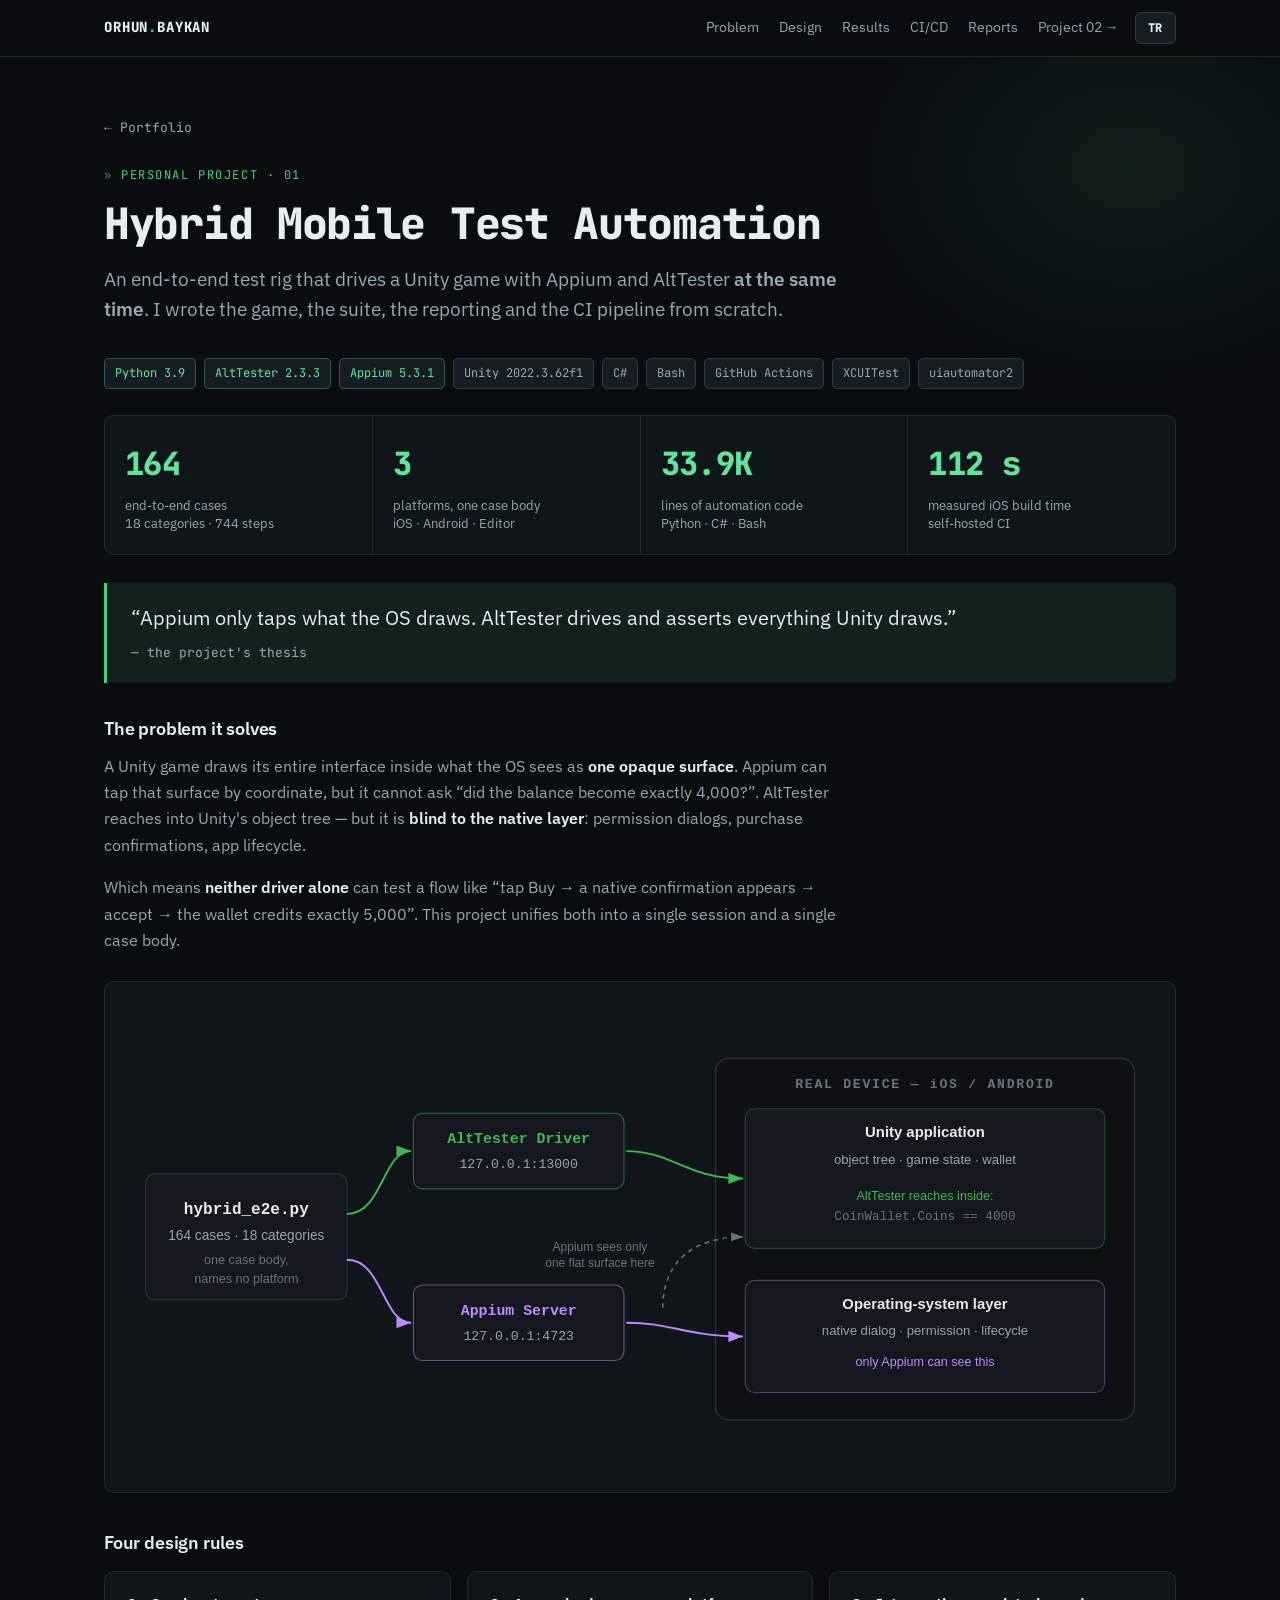
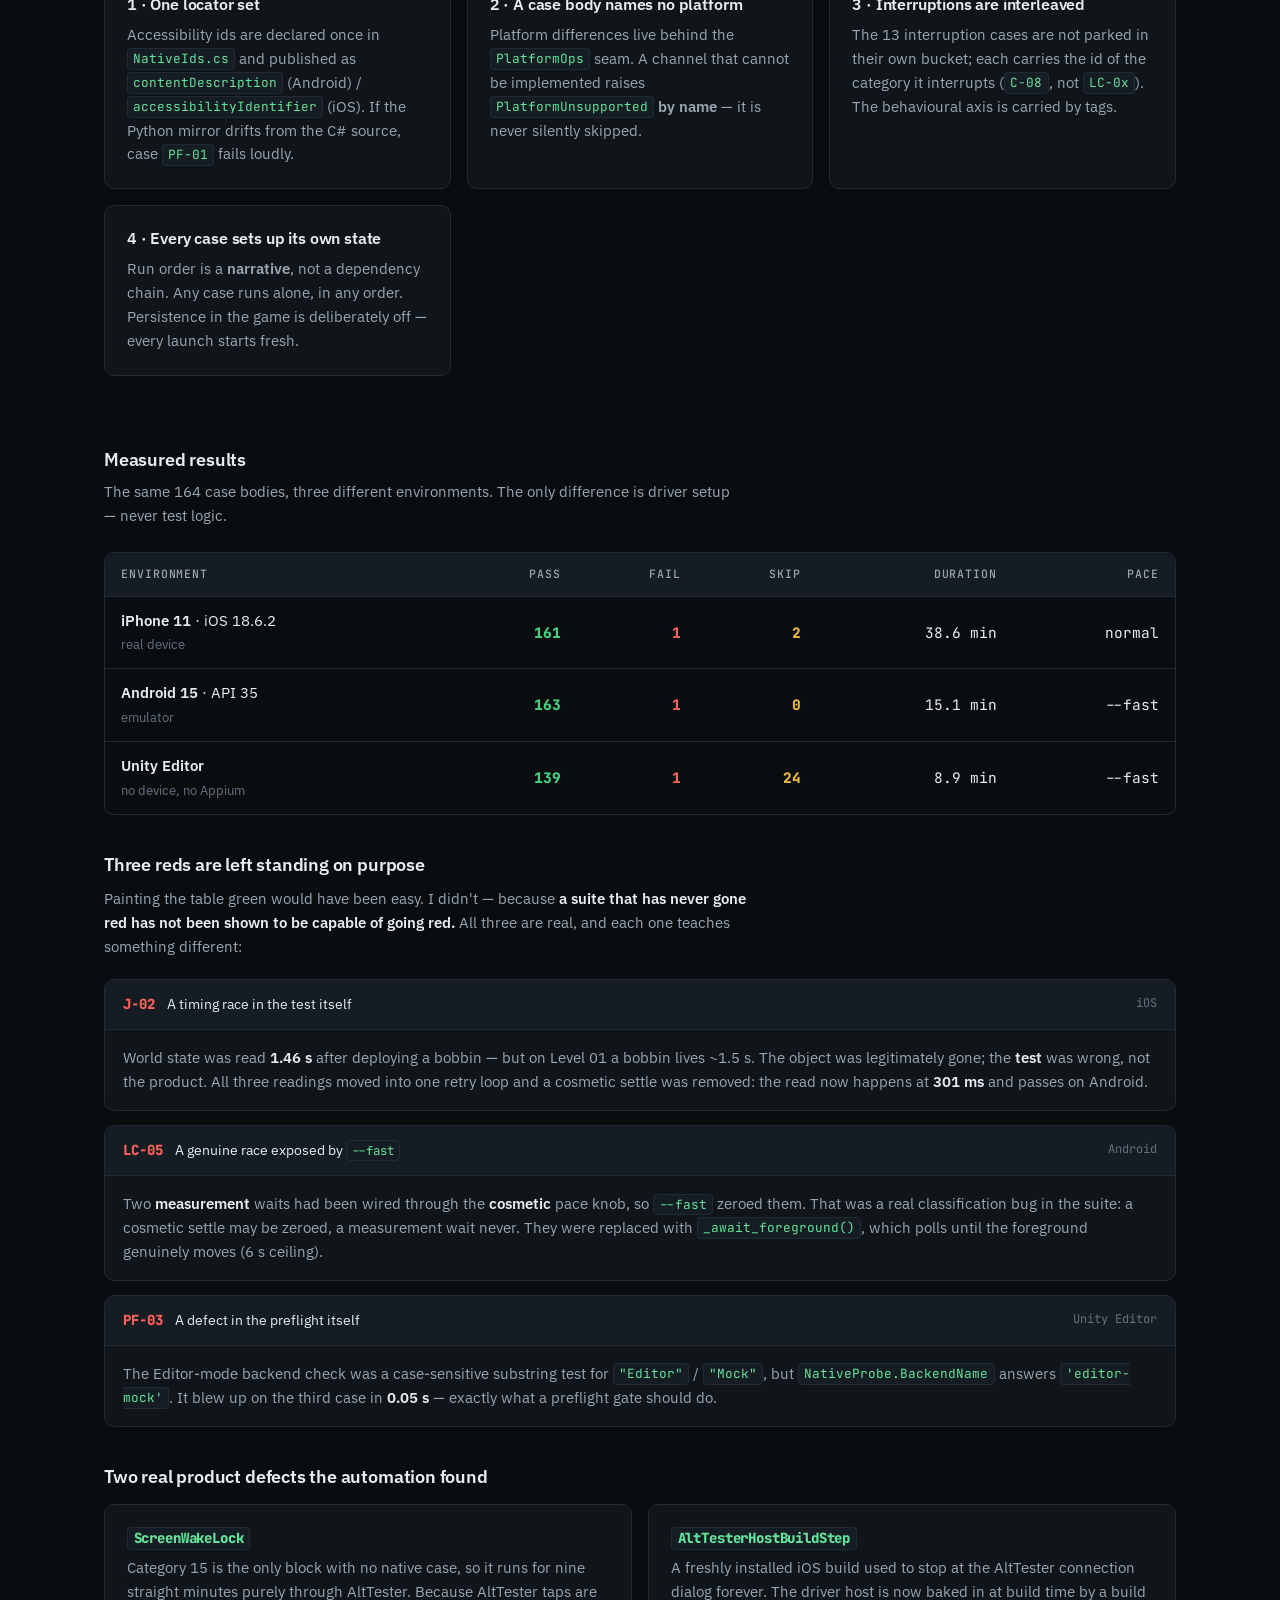
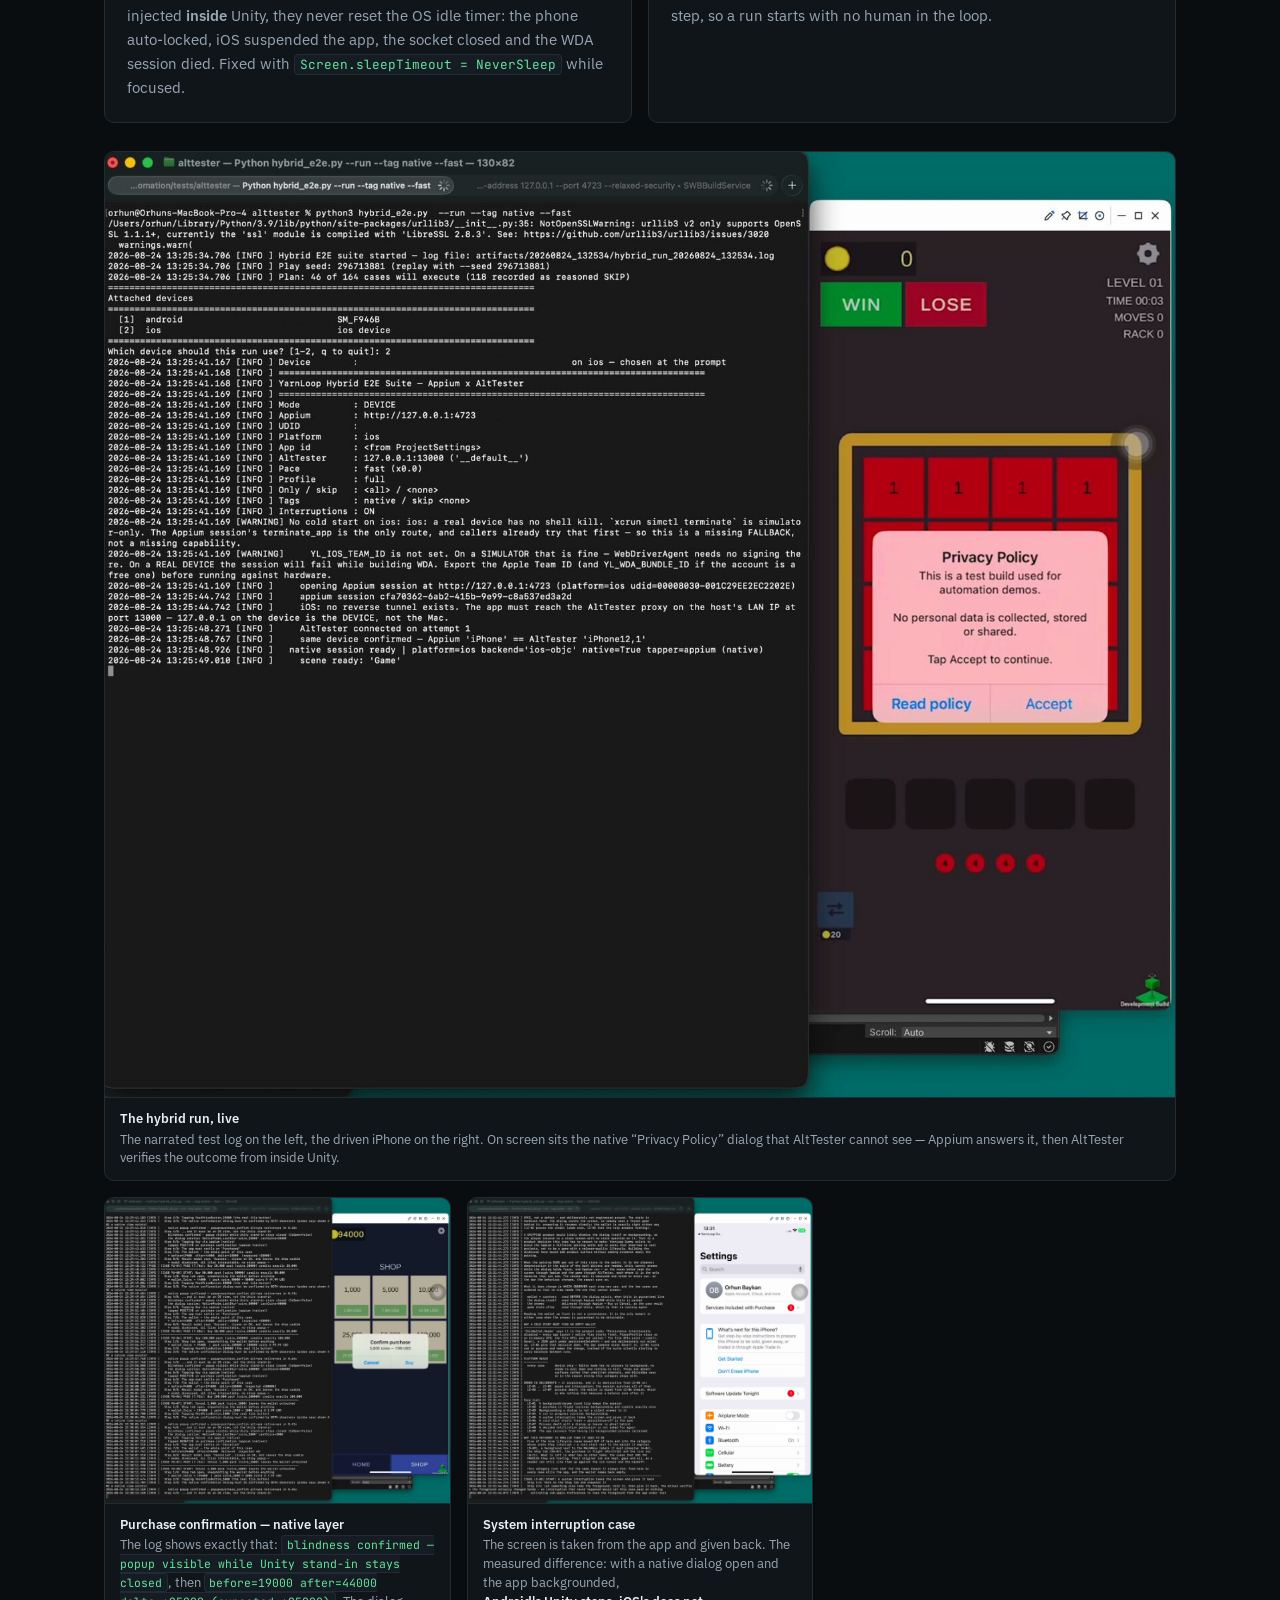
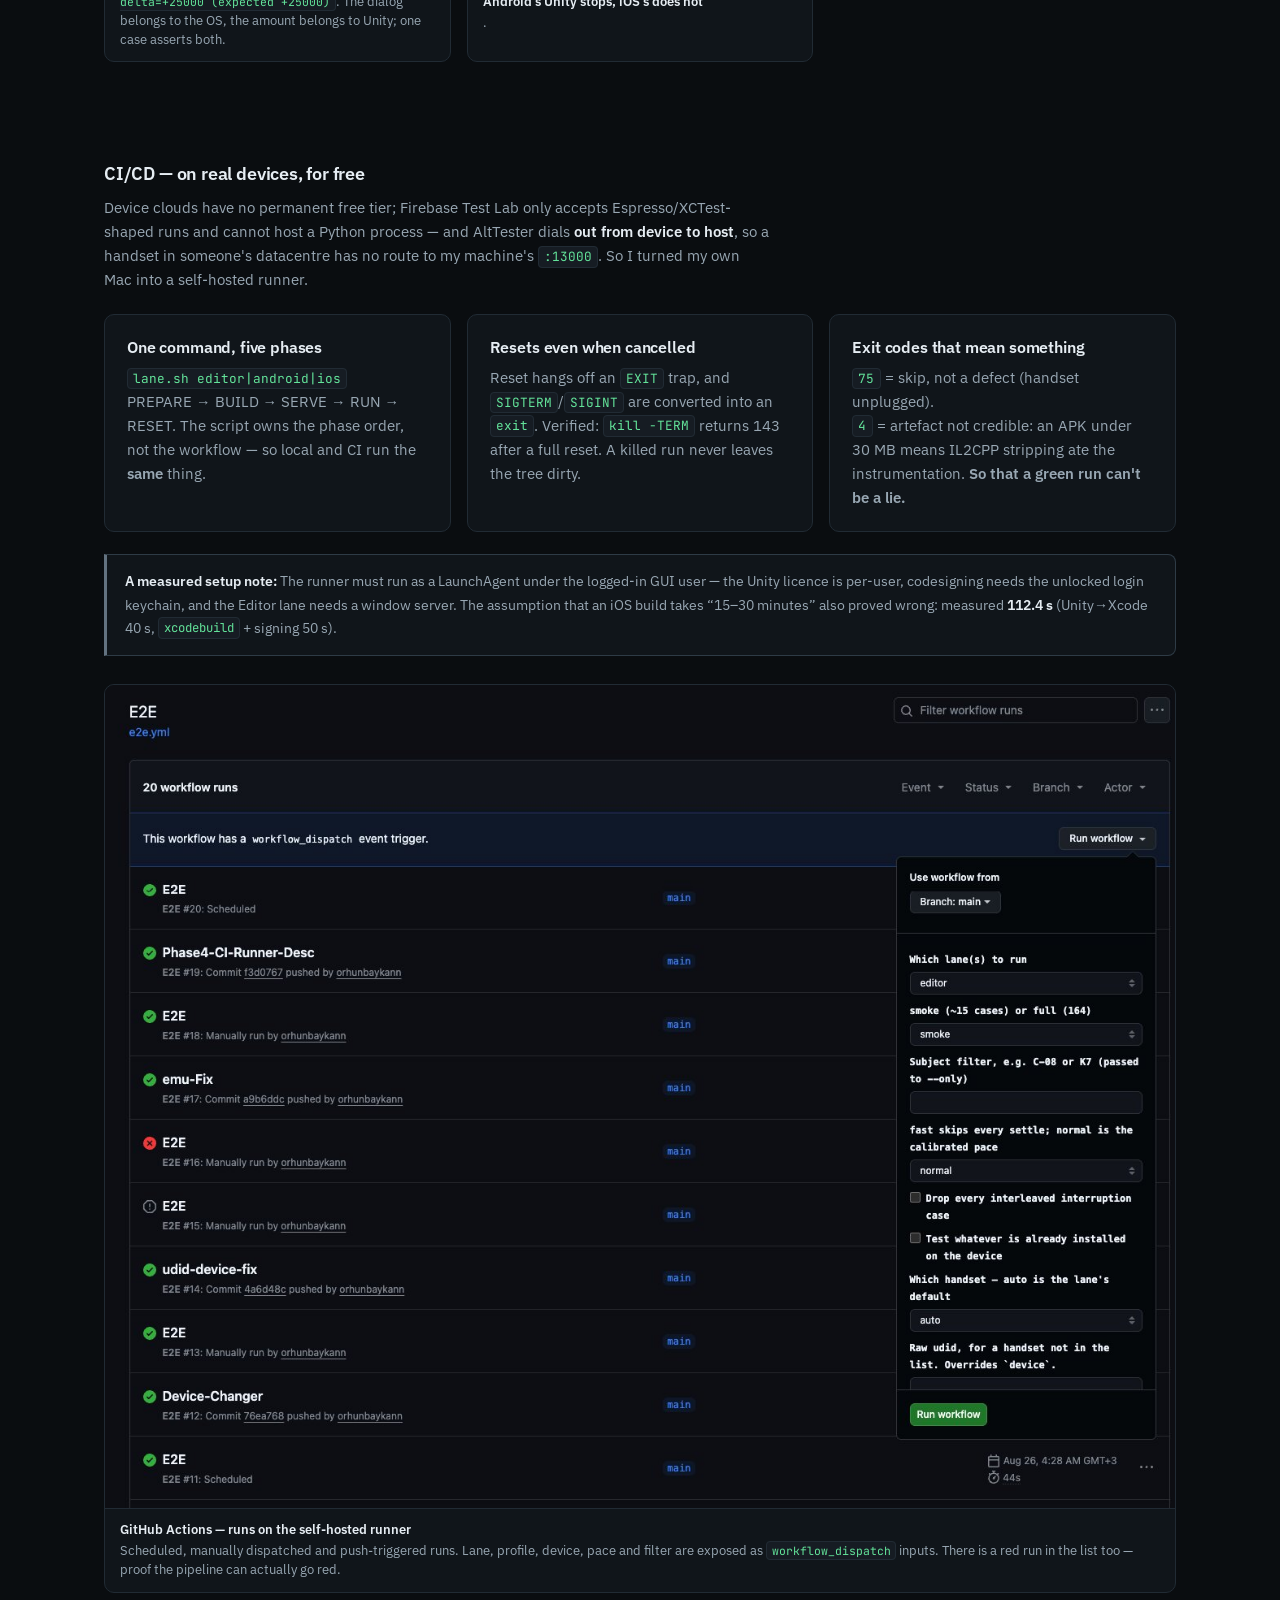
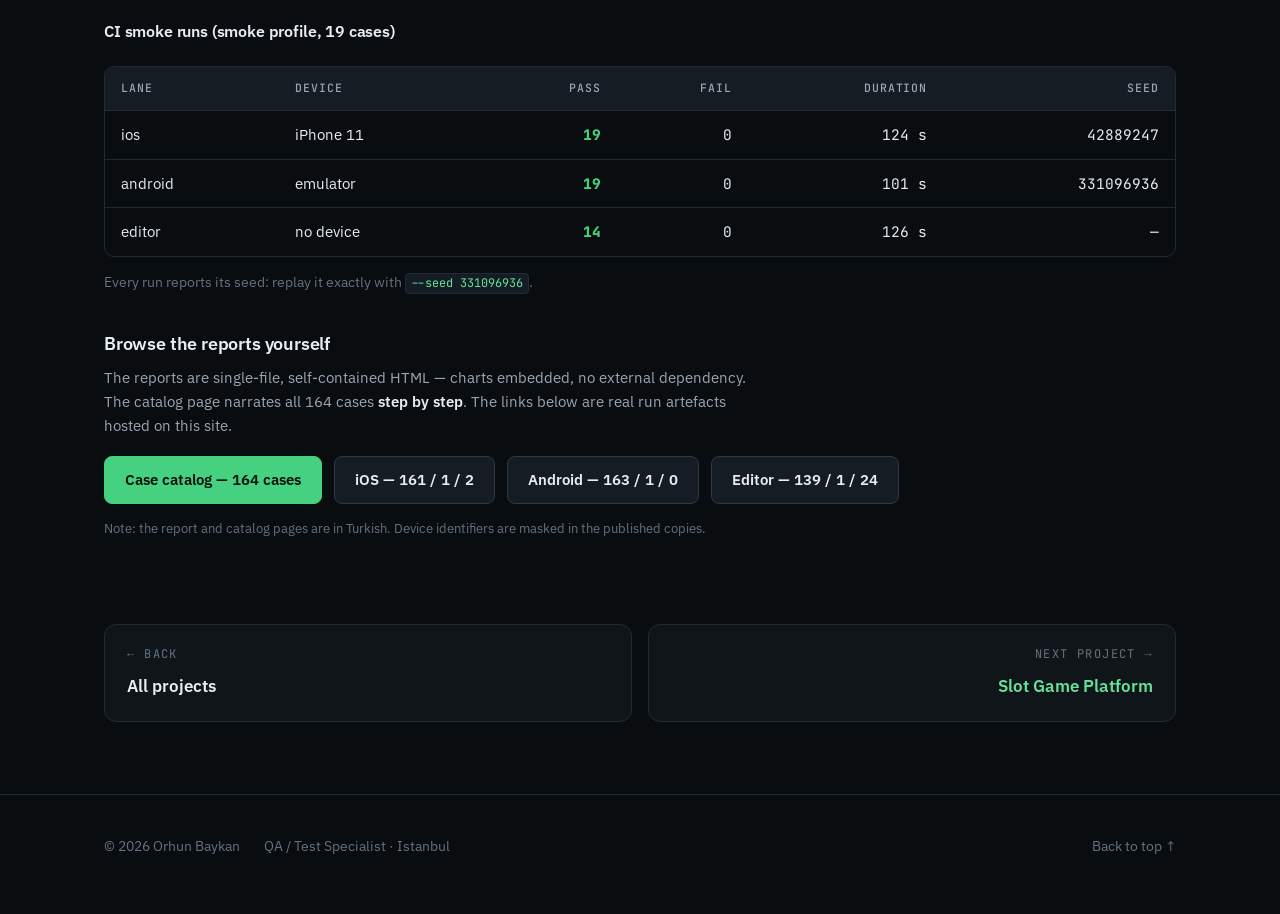
==== commit 8808700b: "Refactor" ====
--- a/projects/otomasyon/index.html
+++ b/projects/otomasyon/index.html
@@ -5,7 +5,7 @@
 <meta name="viewport" content="width=device-width, initial-scale=1">
 <title>Hibrit Mobil Test Otomasyonu — Orhun Baykan</title>
 <meta name="description" content="Bir Unity oyununu Appium ve AltTester ile aynı anda süren uçtan uca test altyapısı: 164 senaryo, 3 platform, gerçek cihazlarda self-hosted CI.">
-<link rel="icon" href="data:image/svg+xml,<svg xmlns='http://www.w3.org/2000/svg' viewBox='0 0 100 100'><rect width='100' height='100' rx='20' fill='%23D6A748'/><text y='72' x='50' text-anchor='middle' font-size='58' font-family='monospace' font-weight='700' fill='%2308090B'>OB</text></svg>">
+<link rel="icon" href="data:image/svg+xml,<svg xmlns='http://www.w3.org/2000/svg' viewBox='0 0 100 100'><rect x='4' y='4' width='92' height='92' rx='18' fill='%230C1014' stroke='%2346D181' stroke-width='6'/><text y='72' x='50' text-anchor='middle' font-size='58' font-family='monospace' font-weight='700' fill='%2346D181'>OB</text></svg>">
 <link rel="stylesheet" href="../../assets/css/site.css">
 </head>
 <body>
--- a/assets/css/site.css
+++ b/assets/css/site.css
@@ -1,33 +1,77 @@
+/* ================================================================
+   ORHUN BAYKAN — QA / Test Uzmanı
+   Kimlik: test raporu / terminal. Ana vurgu PASS yeşilidir;
+   kırmızı yalnızca FAIL, amber yalnızca SKIP anlamında kullanılır.
+   Fontlar self-hosted: JetBrains Mono (başlık/terminal/veri),
+   IBM Plex Sans (gövde). Harici bağımlılık yok.
+   ================================================================ */
+
+/* ---------- fontlar ---------- */
+@font-face{
+  font-family:"JetBrains Mono"; font-style:normal; font-weight:400; font-display:swap;
+  src:url("../fonts/jetbrains-mono-v24-latin_latin-ext-regular.woff2") format("woff2");
+}
+@font-face{
+  font-family:"JetBrains Mono"; font-style:normal; font-weight:500; font-display:swap;
+  src:url("../fonts/jetbrains-mono-v24-latin_latin-ext-500.woff2") format("woff2");
+}
+@font-face{
+  font-family:"JetBrains Mono"; font-style:normal; font-weight:800; font-display:swap;
+  src:url("../fonts/jetbrains-mono-v24-latin_latin-ext-800.woff2") format("woff2");
+}
+@font-face{
+  font-family:"IBM Plex Sans"; font-style:normal; font-weight:400; font-display:swap;
+  src:url("../fonts/ibm-plex-sans-v23-latin_latin-ext-regular.woff2") format("woff2");
+}
+@font-face{
+  font-family:"IBM Plex Sans"; font-style:normal; font-weight:600; font-display:swap;
+  src:url("../fonts/ibm-plex-sans-v23-latin_latin-ext-600.woff2") format("woff2");
+}
+
+/* ---------- token'lar ---------- */
 :root{
-  --bg:#08090B; --bg2:#0E1014; --bg3:#14171D; --bg4:#1A1E26;
-  --line:#23272F; --line2:#2E3440;
-  --ink:#E8EAED; --ink2:#9BA3AF; --ink3:#6B7280;
-  --gold:#D6A748; --gold2:#F0C368; --gold-dim:rgba(214,167,72,.12);
-  --green:#3FB950; --red:#F85149; --amber:#D29922; --blue:#58A6FF; --purple:#BC8CFF;
-  --mono:ui-monospace,SFMono-Regular,"SF Mono",Menlo,Consolas,monospace;
-  --sans:-apple-system,BlinkMacSystemFont,"Segoe UI",Inter,Roboto,Helvetica,Arial,sans-serif;
+  --bg:#0A0D10; --bg2:#10151A; --bg3:#161C23; --bg4:#1C242D;
+  --line:#212B34; --line2:#2E3B46;
+  --ink:#E6EDF3; --ink2:#98A7B3; --ink3:#637280;
+
+  /* semantik: test raporunun renkleri */
+  --acc:#46D181;                 /* PASS — ana vurgu             */
+  --acc2:#63E39A;                /* PASS parlak — hover, veri    */
+  --acc-dim:rgba(70,209,129,.10);
+  --acc-line:rgba(70,209,129,.38);
+  --green:#46D181; --red:#F8615C; --amber:#E3B341;
+  --blue:#58A6FF; --purple:#BC8CFF;
+
+  --mono:"JetBrains Mono",ui-monospace,SFMono-Regular,Menlo,Consolas,monospace;
+  --sans:"IBM Plex Sans",-apple-system,BlinkMacSystemFont,"Segoe UI",Roboto,Helvetica,Arial,sans-serif;
   --maxw:1120px;
 }
 *{box-sizing:border-box}
-html{scroll-behavior:smooth; -webkit-text-size-adjust:100%}
+html{scroll-behavior:smooth; -webkit-text-size-adjust:100%; background:var(--bg)}
+html,body{overflow-x:hidden; overflow-x:clip}
 body{
   margin:0; background:var(--bg); color:var(--ink);
   font-family:var(--sans); font-size:16px; line-height:1.65;
   -webkit-font-smoothing:antialiased;
 }
+::selection{background:rgba(70,209,129,.28); color:var(--ink)}
+:focus-visible{outline:2px solid var(--acc); outline-offset:2px; border-radius:2px}
+[id]{scroll-margin-top:72px}
+
 /* ---------- dil anahtarlama ---------- */
 html[lang="tr"] [data-lang="en"]{display:none !important}
 html[lang="en"] [data-lang="tr"]{display:none !important}
 
 img{max-width:100%; height:auto; display:block}
-a{color:var(--gold2); text-decoration:none}
+a{color:var(--acc2); text-decoration:none}
 a:hover{text-decoration:underline}
-h1,h2,h3,h4{line-height:1.25; margin:0; font-weight:650; letter-spacing:-.02em}
+h1,h2{font-family:var(--mono); font-weight:800; line-height:1.2; margin:0; letter-spacing:-.03em}
+h3,h4{line-height:1.3; margin:0; font-weight:600; letter-spacing:-.01em}
 p{margin:0 0 1em}
 ul{margin:0 0 1em; padding-left:1.25em}
 li{margin:.35em 0}
-code,.mono{font-family:var(--mono); font-size:.9em}
-code{background:var(--bg3); border:1px solid var(--line); padding:.1em .4em; border-radius:4px; color:var(--gold2)}
+code,.mono{font-family:var(--mono); font-size:.88em}
+code{background:var(--bg3); border:1px solid var(--line); padding:.1em .4em; border-radius:4px; color:var(--acc2)}
 
 .wrap{max-width:var(--maxw); margin:0 auto; padding:0 24px}
 section{padding:72px 0; border-top:1px solid var(--line)}
@@ -36,49 +80,116 @@
 /* ---------- ust bar ---------- */
 .topbar{
   position:sticky; top:0; z-index:50;
-  background:rgba(8,9,11,.86); backdrop-filter:blur(12px);
+  background:rgba(10,13,16,.88); backdrop-filter:blur(12px);
   border-bottom:1px solid var(--line);
 }
 .topbar .wrap{display:flex; align-items:center; gap:16px; height:56px}
-.brand{font-family:var(--mono); font-weight:700; font-size:14px; letter-spacing:.08em; color:var(--ink)}
-.brand span{color:var(--gold)}
+.brand{font-family:var(--mono); font-weight:800; font-size:14px; letter-spacing:.06em; color:var(--ink); text-decoration:none}
+.brand span{color:var(--acc)}
+.brand:hover{text-decoration:none; color:var(--acc2)}
 .navlinks{display:flex; gap:20px; margin-left:auto; font-size:14px}
 .navlinks a{color:var(--ink2)}
-.navlinks a:hover{color:var(--gold2); text-decoration:none}
+.navlinks a:hover{color:var(--acc2); text-decoration:none}
 .langbtn{
-  font-family:var(--mono); font-size:12px; font-weight:700; letter-spacing:.06em;
+  font-family:var(--mono); font-size:12px; font-weight:800; letter-spacing:.06em;
   background:var(--bg3); color:var(--ink); border:1px solid var(--line2);
   padding:7px 12px; border-radius:6px; cursor:pointer;
 }
-.langbtn:hover{border-color:var(--gold); color:var(--gold2)}
-@media(max-width:760px){ .navlinks{display:none} }
+.langbtn:hover{border-color:var(--acc); color:var(--acc2)}
+.menubtn{
+  display:none; align-items:center; justify-content:center;
+  width:38px; height:34px; border-radius:6px; cursor:pointer;
+  background:var(--bg3); border:1px solid var(--line2); color:var(--ink);
+}
+.menubtn svg{width:18px; height:18px}
+.menubtn:hover{border-color:var(--acc); color:var(--acc2)}
+@media(max-width:760px){
+  .menubtn{display:inline-flex; margin-left:auto}
+  .navlinks{
+    display:none; position:absolute; left:0; right:0; top:56px; margin:0;
+    flex-direction:column; gap:0; background:rgba(10,13,16,.97); backdrop-filter:blur(12px);
+    border-bottom:1px solid var(--line); padding:6px 0 10px;
+  }
+  .navlinks.open{display:flex}
+  .navlinks a{padding:13px 24px; border-top:1px solid var(--line); font-size:15px}
+}
 
 /* ---------- hero ---------- */
-.hero{padding:88px 0 56px}
+.hero{padding:76px 0 56px; position:relative; isolation:isolate}
+.hero::before{
+  content:""; position:absolute; z-index:-1; pointer-events:none;
+  top:-140px; right:-180px; width:680px; height:520px;
+  background:radial-gradient(closest-side, rgba(70,209,129,.10), rgba(70,209,129,.03) 55%, transparent 100%);
+  filter:blur(6px);
+}
+.herogrid{display:grid; grid-template-columns:minmax(0,6.5fr) minmax(0,5.5fr); gap:48px; align-items:center}
 .eyebrow{
   font-family:var(--mono); font-size:12.5px; letter-spacing:.14em; text-transform:uppercase;
-  color:var(--gold); margin-bottom:18px;
-}
-.hero h1{font-size:clamp(2.4rem,6vw,4rem); letter-spacing:-.035em; margin-bottom:10px}
-.hero .role{font-size:clamp(1rem,2.4vw,1.2rem); color:var(--ink2); margin-bottom:28px}
+  color:var(--acc); margin-bottom:18px;
+}
+.hero h1{font-size:clamp(2.1rem,5vw,3.3rem); margin-bottom:12px}
+.hero .role{font-size:clamp(1rem,2.2vw,1.15rem); color:var(--ink2); margin-bottom:26px}
 .hero .role b{color:var(--ink); font-weight:600}
 .lede{
-  font-size:clamp(1.1rem,2.6vw,1.45rem); line-height:1.5; max-width:42ch;
-  color:var(--ink); font-weight:450; margin-bottom:32px;
-}
-.lede em{color:var(--gold2); font-style:normal}
+  font-size:clamp(1.08rem,2.4vw,1.35rem); line-height:1.55; max-width:44ch;
+  color:var(--ink); font-weight:400; margin-bottom:30px;
+}
+.lede em{color:var(--acc2); font-style:normal}
 .meta{display:flex; flex-wrap:wrap; gap:10px 22px; font-size:14.5px; color:var(--ink2); margin-bottom:28px}
-.meta a{color:var(--ink2)}
-.meta a:hover{color:var(--gold2)}
+.meta a{color:var(--ink2); display:inline-flex; align-items:center; gap:7px}
+.meta a:hover{color:var(--acc2)}
+.meta svg{width:15px; height:15px; opacity:.7; flex:none}
 .btnrow{display:flex; flex-wrap:wrap; gap:12px}
 .btn{
   display:inline-flex; align-items:center; gap:8px;
   padding:11px 20px; border-radius:8px; font-size:14.5px; font-weight:600;
   border:1px solid var(--line2); color:var(--ink); background:var(--bg3);
 }
-.btn:hover{border-color:var(--gold); color:var(--gold2); text-decoration:none}
-.btn.primary{background:var(--gold); color:#0A0A0C; border-color:var(--gold)}
-.btn.primary:hover{background:var(--gold2); color:#0A0A0C}
+.btn:hover{border-color:var(--acc); color:var(--acc2); text-decoration:none}
+.btn.primary{background:var(--acc); color:#08110B; border-color:var(--acc)}
+.btn.primary:hover{background:var(--acc2); color:#08110B}
+
+/* ---------- imza: hero terminali ---------- */
+.term{
+  background:#0C1014; border:1px solid var(--line2); border-radius:12px; overflow:hidden;
+  box-shadow:0 32px 80px -32px rgba(0,0,0,.7), 0 0 0 1px rgba(70,209,129,.06);
+  font-family:var(--mono); font-size:13px; line-height:1.9; color:var(--ink2);
+}
+.termbar{
+  display:flex; align-items:center; gap:8px; padding:10px 14px;
+  background:var(--bg3); border-bottom:1px solid var(--line);
+}
+.termbar i{width:11px; height:11px; border-radius:50%; background:var(--line2); flex:none}
+.termbar i:nth-child(1){background:#F8615C}
+.termbar i:nth-child(2){background:#E3B341}
+.termbar i:nth-child(3){background:#46D181}
+.termbar .tt{margin-left:8px; font-size:11.5px; color:var(--ink3); letter-spacing:.04em; white-space:nowrap; overflow:hidden; text-overflow:ellipsis}
+.termbody{padding:18px 18px 16px; min-height:264px; overflow-x:auto}
+.tl-line{display:flex; align-items:baseline; gap:8px; white-space:nowrap}
+.tl-line .cmd{color:var(--ink)}
+.tl-line .prompt{color:var(--acc); font-weight:800}
+.tl-line .tname{color:var(--ink2); overflow:hidden; text-overflow:ellipsis; min-width:0; flex-shrink:1}
+.tl-line .tdots{flex:1; min-width:12px; border-bottom:1px dotted var(--line2); transform:translateY(-4px)}
+.tl-line .tpass{color:var(--acc); font-weight:800; letter-spacing:.05em}
+.tl-line.dim{color:var(--ink3)}
+.tl-sum{
+  margin-top:10px; padding-top:10px; border-top:1px solid var(--line);
+  color:var(--acc2); font-weight:500;
+}
+.cursor{
+  display:inline-block; width:8px; height:15px; transform:translateY(3px);
+  background:var(--acc); animation:blink 1.1s steps(1) infinite;
+}
+@keyframes blink{50%{opacity:0}}
+/* JS animasyonu: .term.animate satirlari gizler, JS .on ile acar.
+   JS yoksa ya da reduced-motion ise terminal tam halde durur. */
+.term.animate .tl-line,.term.animate .tl-sum{opacity:0; transition:opacity .18s ease}
+.term.animate .tl-line.on,.term.animate .tl-sum.on{opacity:1}
+@media(max-width:900px){
+  .herogrid{grid-template-columns:1fr; gap:36px}
+  .term{font-size:12px}
+  .termbody{min-height:0}
+}
 
 /* ---------- kanit seridi ---------- */
 .metrics{
@@ -86,32 +197,37 @@
   gap:1px; background:var(--line); border:1px solid var(--line); border-radius:10px; overflow:hidden;
 }
 .metric{background:var(--bg2); padding:22px 20px}
-.metric .n{font-family:var(--mono); font-size:clamp(1.5rem,3.4vw,2rem); font-weight:700; color:var(--gold2); letter-spacing:-.02em}
+.metric .n{font-family:var(--mono); font-size:clamp(1.5rem,3.4vw,2rem); font-weight:800; color:var(--acc2); letter-spacing:-.02em}
 .metric .l{font-size:12.5px; color:var(--ink2); margin-top:6px; line-height:1.4}
+@media(max-width:760px){
+  .metrics{grid-template-columns:repeat(2,1fr)}
+  .metric:last-child:nth-child(odd){grid-column:1/-1}
+}
 
 /* ---------- bolum basliklari ---------- */
 .shead{margin-bottom:34px}
 .stag{
   font-family:var(--mono); font-size:12px; letter-spacing:.13em; text-transform:uppercase;
-  color:var(--gold); margin-bottom:12px;
-}
-.shead h2{font-size:clamp(1.7rem,4vw,2.4rem); margin-bottom:12px}
-.shead .sub{color:var(--ink2); font-size:1.05rem; max-width:70ch}
+  color:var(--acc); margin-bottom:12px;
+}
+.stag::before{content:"» "; color:var(--ink3)}
+.shead h2{font-size:clamp(1.55rem,3.6vw,2.1rem); margin-bottom:12px}
+.shead .sub{color:var(--ink2); font-size:1.05rem; max-width:70ch; font-family:var(--sans); font-weight:400; letter-spacing:0; line-height:1.6}
 
 /* ---------- kartlar ---------- */
 .card{background:var(--bg2); border:1px solid var(--line); border-radius:10px; padding:22px}
 .card h4{font-size:1rem; margin-bottom:8px; color:var(--ink)}
 .card p{color:var(--ink2); font-size:14.5px; margin:0}
 .grid2{display:grid; grid-template-columns:repeat(auto-fit,minmax(280px,1fr)); gap:16px}
+.grid3{display:grid; grid-template-columns:repeat(auto-fit,minmax(230px,1fr)); gap:16px}
 a.card.cslink{display:block; color:inherit; text-decoration:none; transition:border-color .15s}
-a.card.cslink:hover{border-color:var(--gold); text-decoration:none}
+a.card.cslink:hover{border-color:var(--acc); text-decoration:none}
 a.card.cslink h4{color:var(--ink)}
-.csgo{display:inline-block; margin-top:12px; font-size:13.5px; font-weight:600; color:var(--gold2); font-family:var(--mono)}
-.grid3{display:grid; grid-template-columns:repeat(auto-fit,minmax(230px,1fr)); gap:16px}
+.csgo{display:inline-block; margin-top:12px; font-size:13.5px; font-weight:600; color:var(--acc2); font-family:var(--mono)}
 
 /* ---------- alinti ---------- */
 .pull{
-  border-left:3px solid var(--gold); background:var(--gold-dim);
+  border-left:3px solid var(--acc); background:var(--acc-dim);
   padding:20px 24px; border-radius:0 8px 8px 0; margin:28px 0;
   font-size:clamp(1.05rem,2.4vw,1.25rem); line-height:1.5; color:var(--ink);
 }
@@ -121,7 +237,7 @@
 .tablewrap{overflow-x:auto; border:1px solid var(--line); border-radius:10px; margin:24px 0}
 table{width:100%; border-collapse:collapse; font-size:14.5px; min-width:520px}
 th,td{padding:12px 16px; text-align:left; border-bottom:1px solid var(--line)}
-thead th{background:var(--bg3); font-size:12px; letter-spacing:.07em; text-transform:uppercase; color:var(--ink2); font-weight:600}
+thead th{background:var(--bg3); font-family:var(--mono); font-size:11.5px; letter-spacing:.08em; text-transform:uppercase; color:var(--ink2); font-weight:500}
 tbody tr:last-child td{border-bottom:none}
 tbody tr:hover{background:var(--bg2)}
 td.num,th.num{font-family:var(--mono); text-align:right; white-space:nowrap}
@@ -135,7 +251,7 @@
   font-family:var(--mono); font-size:12px; padding:5px 10px; border-radius:5px;
   background:var(--bg3); border:1px solid var(--line2); color:var(--ink2);
 }
-.badge.g{color:var(--gold2); border-color:rgba(214,167,72,.35)}
+.badge.g{color:var(--acc2); border-color:var(--acc-line)}
 
 /* ---------- galeri ---------- */
 .gallery{display:grid; grid-template-columns:repeat(auto-fit,minmax(300px,1fr)); gap:16px; margin:28px 0}
@@ -153,7 +269,7 @@
   display:flex; align-items:center; gap:12px; padding:13px 18px;
   background:var(--bg3); border-bottom:1px solid var(--line); font-size:14px;
 }
-.finding .fid{font-family:var(--mono); font-weight:700; color:var(--red)}
+.finding .fid{font-family:var(--mono); font-weight:800; color:var(--red)}
 .finding .fenv{font-family:var(--mono); font-size:12px; color:var(--ink3); margin-left:auto}
 .finding .fb{padding:16px 18px; font-size:14.5px; color:var(--ink2)}
 .finding .fb b{color:var(--ink)}
@@ -164,11 +280,11 @@
 .job{position:relative; padding-bottom:34px}
 .job::before{
   content:""; position:absolute; left:-24px; top:7px; width:9px; height:9px;
-  border-radius:50%; background:var(--gold); box-shadow:0 0 0 3px var(--bg);
+  border-radius:50%; background:var(--acc); box-shadow:0 0 0 3px var(--bg);
 }
 .job:last-child{padding-bottom:0}
-.job .jt{font-size:1.08rem; font-weight:650; color:var(--ink)}
-.job .jc{font-size:14.5px; color:var(--gold2); margin:2px 0 3px}
+.job .jt{font-size:1.08rem; font-weight:600; color:var(--ink)}
+.job .jc{font-size:14.5px; color:var(--acc2); margin:2px 0 3px}
 .job .jd{font-family:var(--mono); font-size:12.5px; color:var(--ink3); margin-bottom:10px}
 .job ul{margin:0; padding-left:1.1em}
 .job li{font-size:14.5px; color:var(--ink2)}
@@ -198,60 +314,6 @@
 .scrollhint{display:none}
 @media(max-width:820px){ .scrollhint{display:block; font-size:12.5px; color:var(--ink3); margin:-14px 0 24px; font-family:var(--mono)} }
 
-/* ---------- footer ---------- */
-footer{border-top:1px solid var(--line); padding:40px 0 56px; color:var(--ink3); font-size:14px}
-.fgrid{display:flex; flex-wrap:wrap; gap:24px; align-items:baseline}
-.fgrid .sp{margin-left:auto}
-
-@media(max-width:620px){
-  section{padding:52px 0}
-  .hero{padding:56px 0 40px}
-  .wrap{padding:0 18px}
-}
-
-/* ================================================================
-   v2 — alt sayfalar, proje kartlari, mobil menu, lightbox
-   ================================================================ */
-html{background:var(--bg)}
-html,body{overflow-x:hidden; overflow-x:clip}   /* hero isimasi sayfayi yatay tasirmasin */
-[id]{scroll-margin-top:72px}
-@media(max-width:760px){  /* mobilde net 2 sutun; 5'li seritte bos hucre kalmasin */
-  .metrics{grid-template-columns:repeat(2,1fr)}
-  .metric:last-child:nth-child(odd){grid-column:1/-1}
-}
-
-/* hero isima */
-.hero{position:relative; isolation:isolate}
-.hero::before{
-  content:""; position:absolute; z-index:-1; pointer-events:none;
-  top:-140px; right:-180px; width:680px; height:520px;
-  background:radial-gradient(closest-side, rgba(214,167,72,.16), rgba(214,167,72,.05) 55%, transparent 100%);
-  filter:blur(6px);
-}
-.hero .meta a{display:inline-flex; align-items:center; gap:7px}
-.hero .meta svg{width:15px; height:15px; opacity:.7; flex:none}
-
-/* ---------- ust bar: mobil menu ---------- */
-a.brand{text-decoration:none}
-a.brand:hover{text-decoration:none; color:var(--gold2)}
-.menubtn{
-  display:none; align-items:center; justify-content:center;
-  width:38px; height:34px; border-radius:6px; cursor:pointer;
-  background:var(--bg3); border:1px solid var(--line2); color:var(--ink);
-}
-.menubtn svg{width:18px; height:18px}
-.menubtn:hover{border-color:var(--gold); color:var(--gold2)}
-@media(max-width:760px){
-  .menubtn{display:inline-flex; margin-left:auto}
-  .navlinks{
-    display:none; position:absolute; left:0; right:0; top:56px; margin:0;
-    flex-direction:column; gap:0; background:rgba(8,9,11,.97); backdrop-filter:blur(12px);
-    border-bottom:1px solid var(--line); padding:6px 0 10px;
-  }
-  .navlinks.open{display:flex}
-  .navlinks a{padding:13px 24px; border-top:1px solid var(--line); font-size:15px}
-}
-
 /* ---------- proje kartlari (ana sayfa) ---------- */
 .projects{display:grid; gap:20px}
 .proj{
@@ -261,28 +323,28 @@
   transition:border-color .2s, transform .2s, box-shadow .2s;
 }
 .proj:hover{
-  border-color:rgba(214,167,72,.55); transform:translateY(-2px); text-decoration:none;
-  box-shadow:0 24px 60px -28px rgba(214,167,72,.35);
+  border-color:var(--acc-line); transform:translateY(-2px); text-decoration:none;
+  box-shadow:0 24px 60px -28px rgba(70,209,129,.28);
 }
 .pcover{position:relative; min-height:280px; background:var(--bg3); overflow:hidden}
 .pcover img{position:absolute; inset:0; width:100%; height:100%; object-fit:cover; object-position:left top; transition:transform .6s ease}
 .proj:hover .pcover img{transform:scale(1.035)}
-.pcover::after{content:""; position:absolute; inset:0; background:linear-gradient(90deg, rgba(14,16,20,0) 55%, var(--bg2) 100%)}
+.pcover::after{content:""; position:absolute; inset:0; background:linear-gradient(90deg, rgba(16,21,26,0) 55%, var(--bg2) 100%)}
 .pbody{padding:30px 32px 28px; display:flex; flex-direction:column; gap:14px; min-width:0}
-.ptag{font-family:var(--mono); font-size:12px; letter-spacing:.13em; text-transform:uppercase; color:var(--gold)}
-.pbody h3{font-size:clamp(1.35rem,2.6vw,1.75rem); color:var(--ink)}
+.ptag{font-family:var(--mono); font-size:12px; letter-spacing:.13em; text-transform:uppercase; color:var(--acc)}
+.pbody h3{font-family:var(--mono); font-weight:800; letter-spacing:-.02em; font-size:clamp(1.25rem,2.4vw,1.55rem); color:var(--ink)}
 .pbody p{color:var(--ink2); font-size:15px; line-height:1.6; margin:0}
 .pfacts{display:flex; flex-wrap:wrap; gap:8px 22px; margin:2px 0 0; padding:0; list-style:none}
 .pfacts li{font-family:var(--mono); font-size:13px; color:var(--ink2); white-space:nowrap; margin:0}
-.pfacts b{color:var(--gold2); font-weight:700}
+.pfacts b{color:var(--acc2); font-weight:800}
 .pbody .badges{margin:2px 0 0}
-.pgo{margin-top:auto; padding-top:6px; font-family:var(--mono); font-weight:700; font-size:13.5px; color:var(--gold2); display:inline-flex; align-items:center; gap:6px}
+.pgo{margin-top:auto; padding-top:6px; font-family:var(--mono); font-weight:800; font-size:13.5px; color:var(--acc2); display:inline-flex; align-items:center; gap:6px}
 .pgo::after{content:"→"; transition:transform .2s}
 .proj:hover .pgo::after{transform:translateX(4px)}
 @media(max-width:760px){
   .proj{grid-template-columns:1fr}
   .pcover{min-height:0; aspect-ratio:16/9}
-  .pcover::after{background:linear-gradient(180deg, rgba(14,16,20,0) 55%, var(--bg2) 100%)}
+  .pcover::after{background:linear-gradient(180deg, rgba(16,21,26,0) 55%, var(--bg2) 100%)}
   .pbody{padding:22px 20px 24px}
 }
 
@@ -291,15 +353,15 @@
   display:inline-flex; align-items:center; gap:8px; margin-bottom:28px;
   font-family:var(--mono); font-size:13px; color:var(--ink2);
 }
-.crumb:hover{color:var(--gold2); text-decoration:none}
+.crumb:hover{color:var(--acc2); text-decoration:none}
 .phero{padding-top:56px; position:relative; isolation:isolate}
 .phero::before{
   content:""; position:absolute; z-index:-1; pointer-events:none;
   top:-120px; right:-160px; width:620px; height:460px;
-  background:radial-gradient(closest-side, rgba(214,167,72,.14), rgba(214,167,72,.04) 55%, transparent 100%);
+  background:radial-gradient(closest-side, rgba(70,209,129,.09), rgba(70,209,129,.03) 55%, transparent 100%);
   filter:blur(6px);
 }
-.phero .shead h1{font-size:clamp(2rem,5vw,3.2rem); letter-spacing:-.03em; margin-bottom:14px}
+.phero .shead h1{font-size:clamp(1.8rem,4.4vw,2.7rem); margin-bottom:14px}
 .phero .shead .sub{font-size:clamp(1.05rem,2.2vw,1.2rem); line-height:1.55}
 .phero .metrics{margin:26px 0 8px}
 .pnav{display:grid; grid-template-columns:1fr 1fr; gap:16px}
@@ -307,17 +369,17 @@
   display:block; padding:20px 22px; background:var(--bg2); border:1px solid var(--line); border-radius:12px;
   color:inherit; text-decoration:none; transition:border-color .2s;
 }
-.pnav a:hover{border-color:var(--gold); text-decoration:none}
+.pnav a:hover{border-color:var(--acc); text-decoration:none}
 .pnav .k{font-family:var(--mono); font-size:12px; letter-spacing:.12em; text-transform:uppercase; color:var(--ink3); margin-bottom:8px}
-.pnav .t{font-weight:650; color:var(--ink); font-size:1.05rem}
+.pnav .t{font-weight:600; color:var(--ink); font-size:1.05rem}
 .pnav a.next{text-align:right}
-.pnav a.next .t{color:var(--gold2)}
+.pnav a.next .t{color:var(--acc2)}
 @media(max-width:620px){ .pnav{grid-template-columns:1fr} .pnav a.next{text-align:left} .phero{padding-top:40px} }
 
 /* ---------- lightbox ---------- */
 .lb{
   position:fixed; inset:0; z-index:100; display:none; align-items:center; justify-content:center;
-  padding:28px; background:rgba(8,9,11,.93); backdrop-filter:blur(6px); cursor:zoom-out;
+  padding:28px; background:rgba(10,13,16,.93); backdrop-filter:blur(6px); cursor:zoom-out;
 }
 .lb.open{display:flex}
 .lb img{max-width:100%; max-height:calc(100vh - 56px); width:auto; height:auto; border-radius:8px; border:1px solid var(--line2); box-shadow:0 40px 100px rgba(0,0,0,.65)}
@@ -325,5 +387,25 @@
   position:absolute; top:16px; right:16px; width:38px; height:38px; border-radius:8px;
   background:var(--bg3); border:1px solid var(--line2); color:var(--ink); font-size:20px; line-height:1; cursor:pointer;
 }
-.lb .x:hover{border-color:var(--gold); color:var(--gold2)}
+.lb .x:hover{border-color:var(--acc); color:var(--acc2)}
 body.noscroll{overflow:hidden}
+
+/* ---------- footer ---------- */
+footer{border-top:1px solid var(--line); padding:40px 0 56px; color:var(--ink3); font-size:14px}
+.fgrid{display:flex; flex-wrap:wrap; gap:24px; align-items:baseline}
+.fgrid .sp{margin-left:auto}
+.fstatus{font-family:var(--mono); font-size:12.5px}
+.fstatus b{color:var(--acc); font-weight:800}
+
+@media(max-width:620px){
+  section{padding:52px 0}
+  .hero{padding:48px 0 40px}
+  .wrap{padding:0 18px}
+}
+
+/* ---------- hareket azaltma ---------- */
+@media(prefers-reduced-motion:reduce){
+  html{scroll-behavior:auto}
+  *,*::before,*::after{transition:none !important; animation:none !important}
+  .term.animate .tl-line,.term.animate .tl-sum{opacity:1}
+}
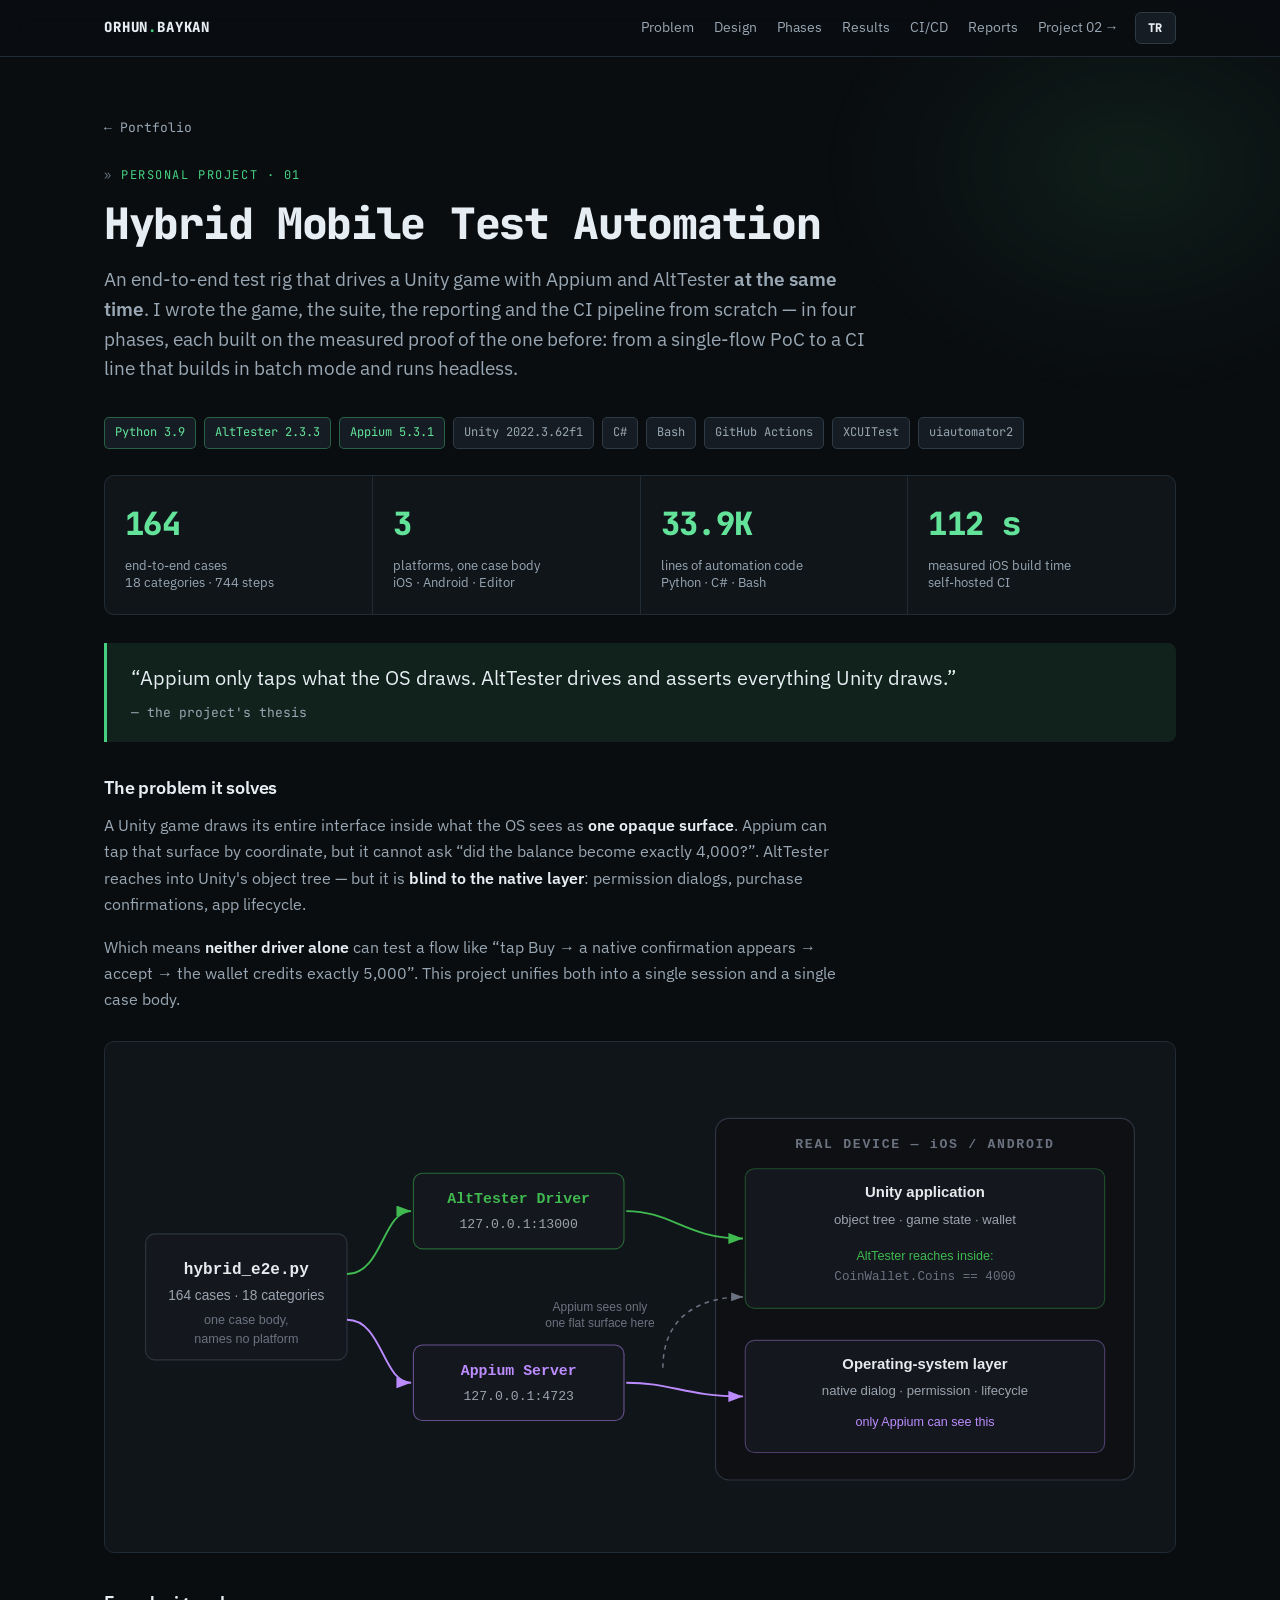
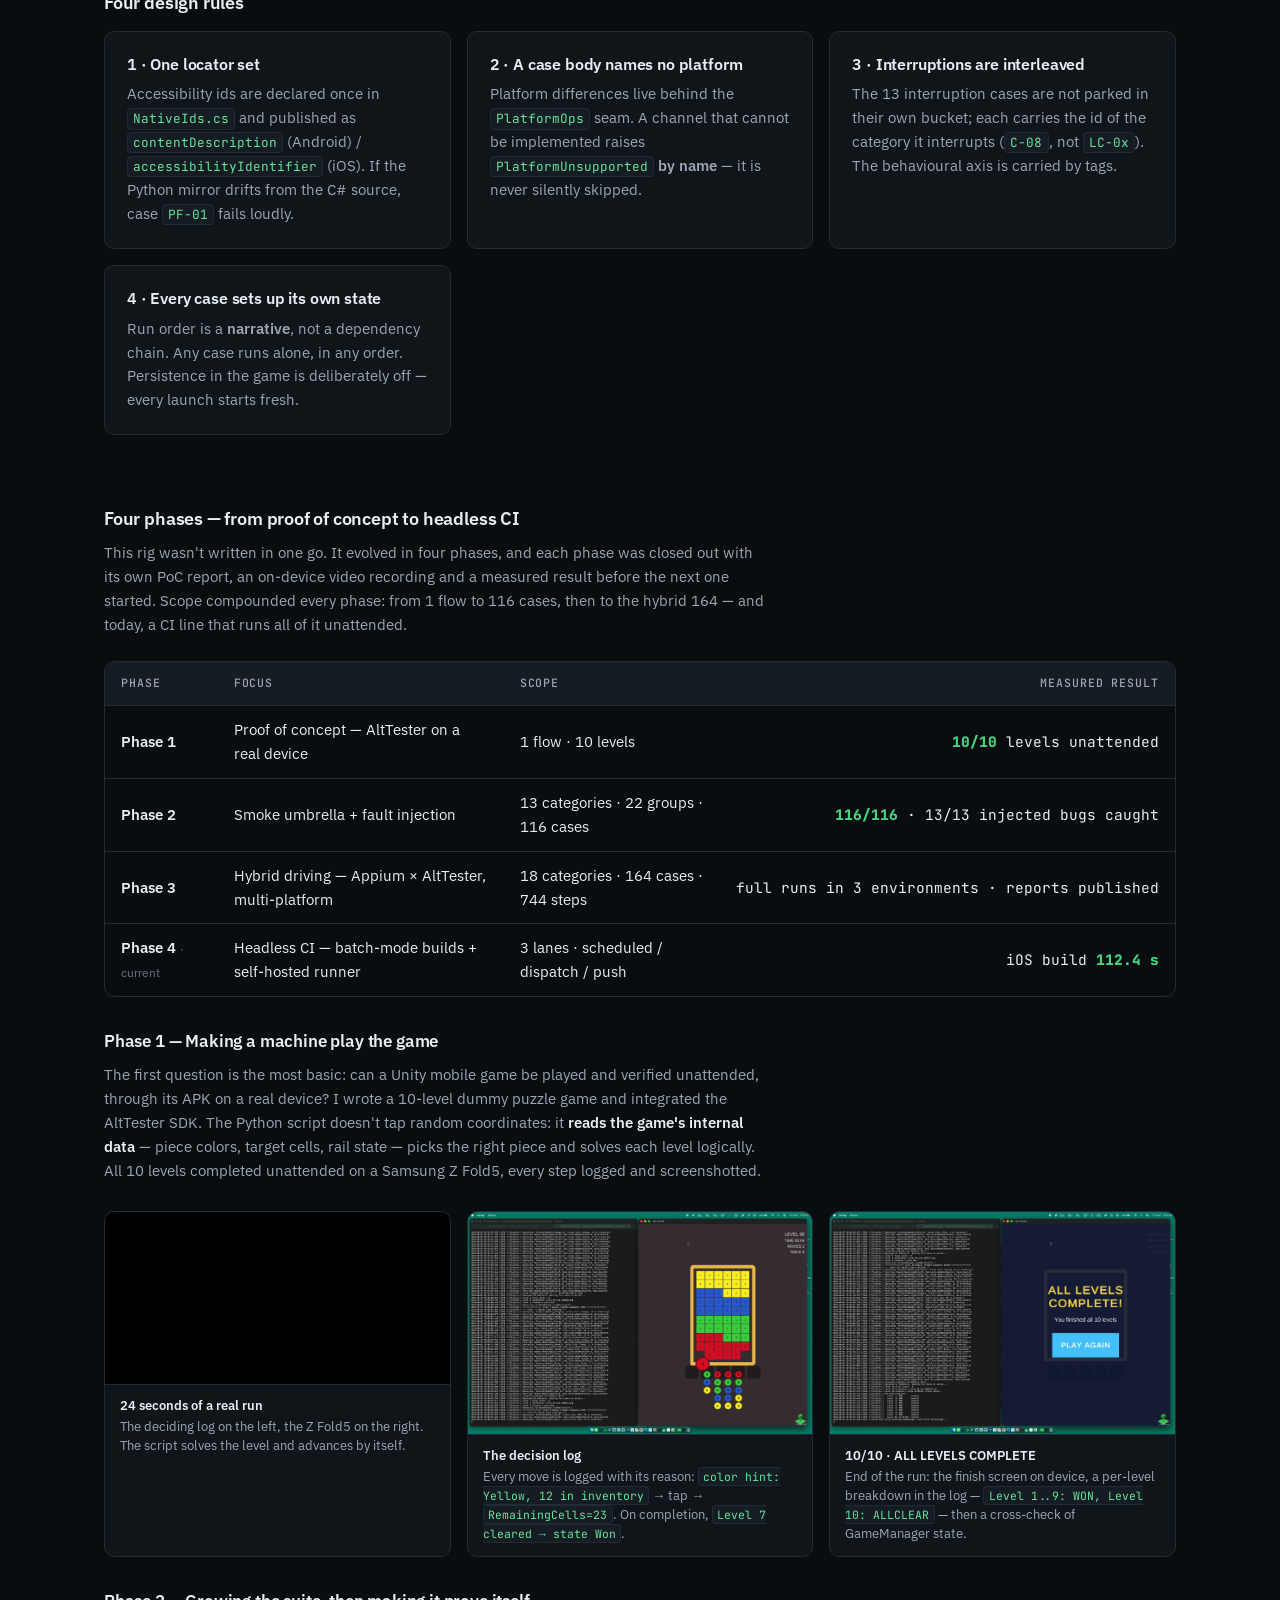
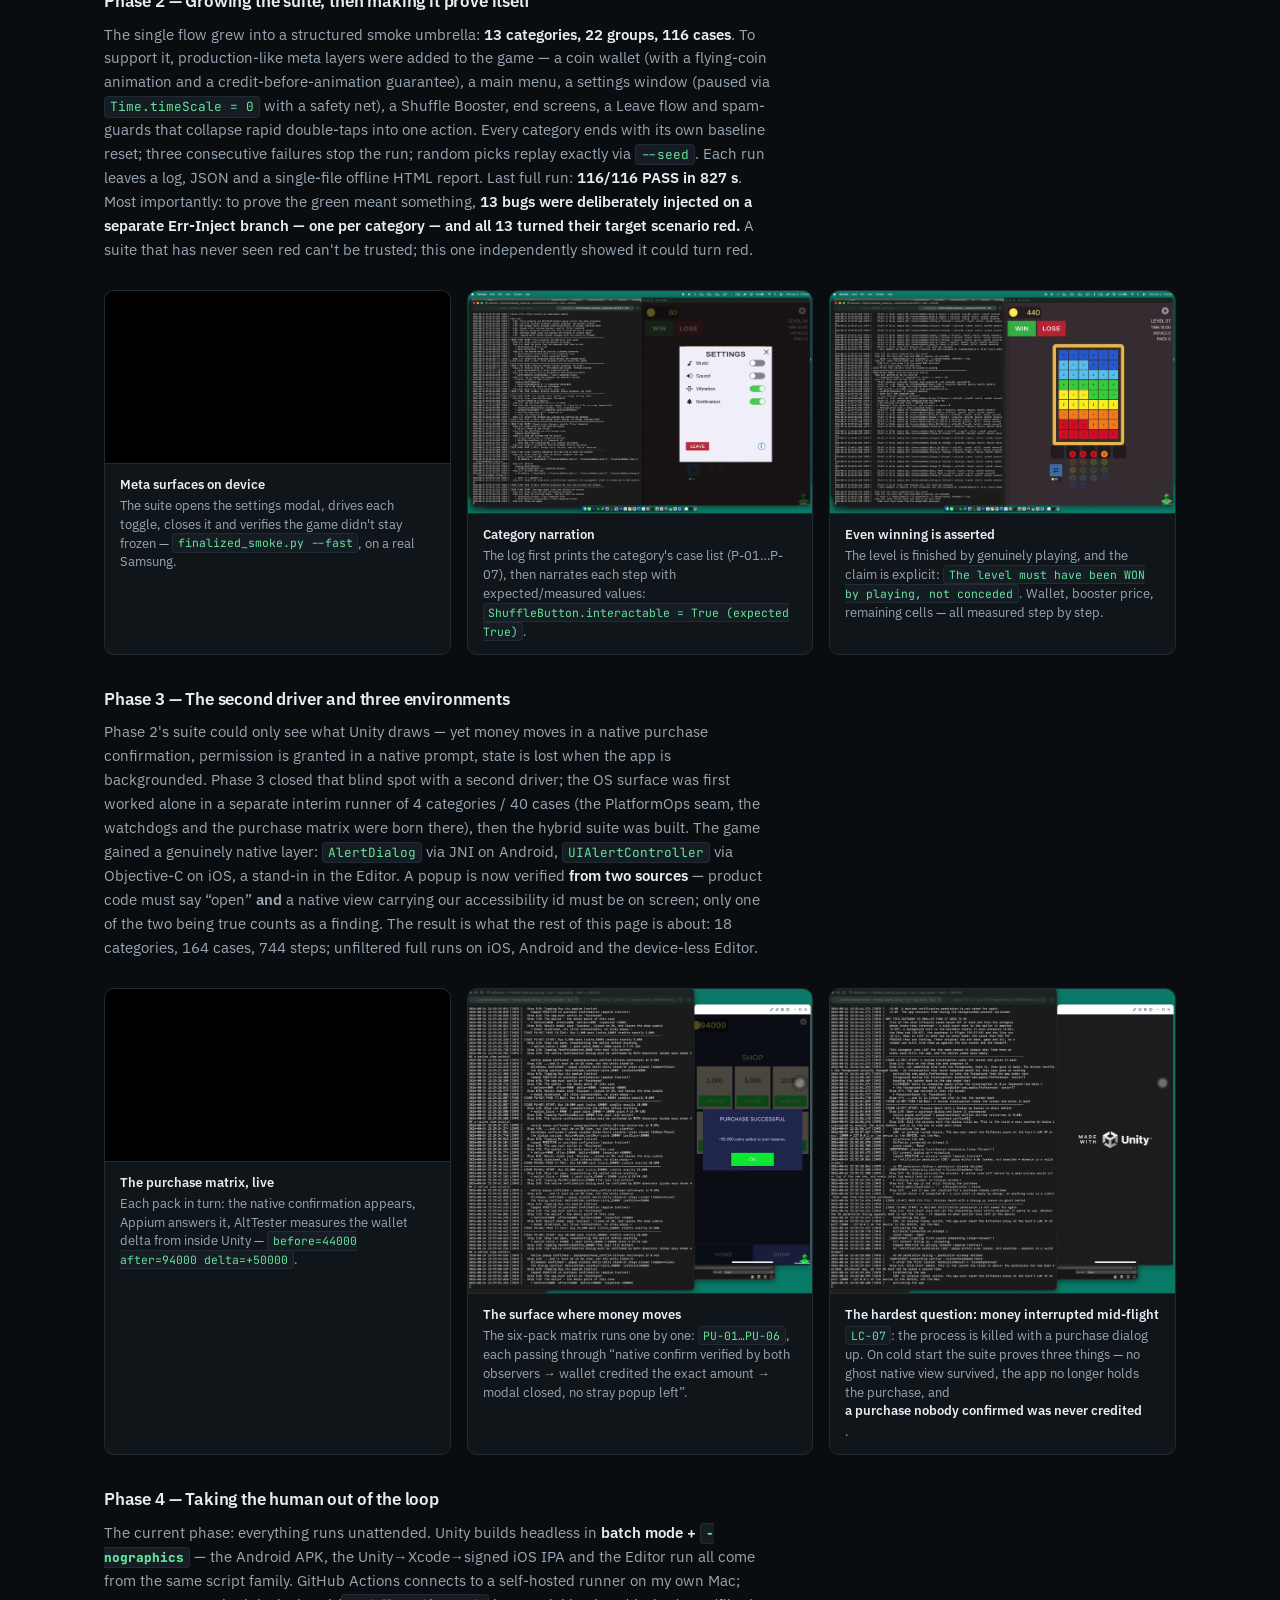
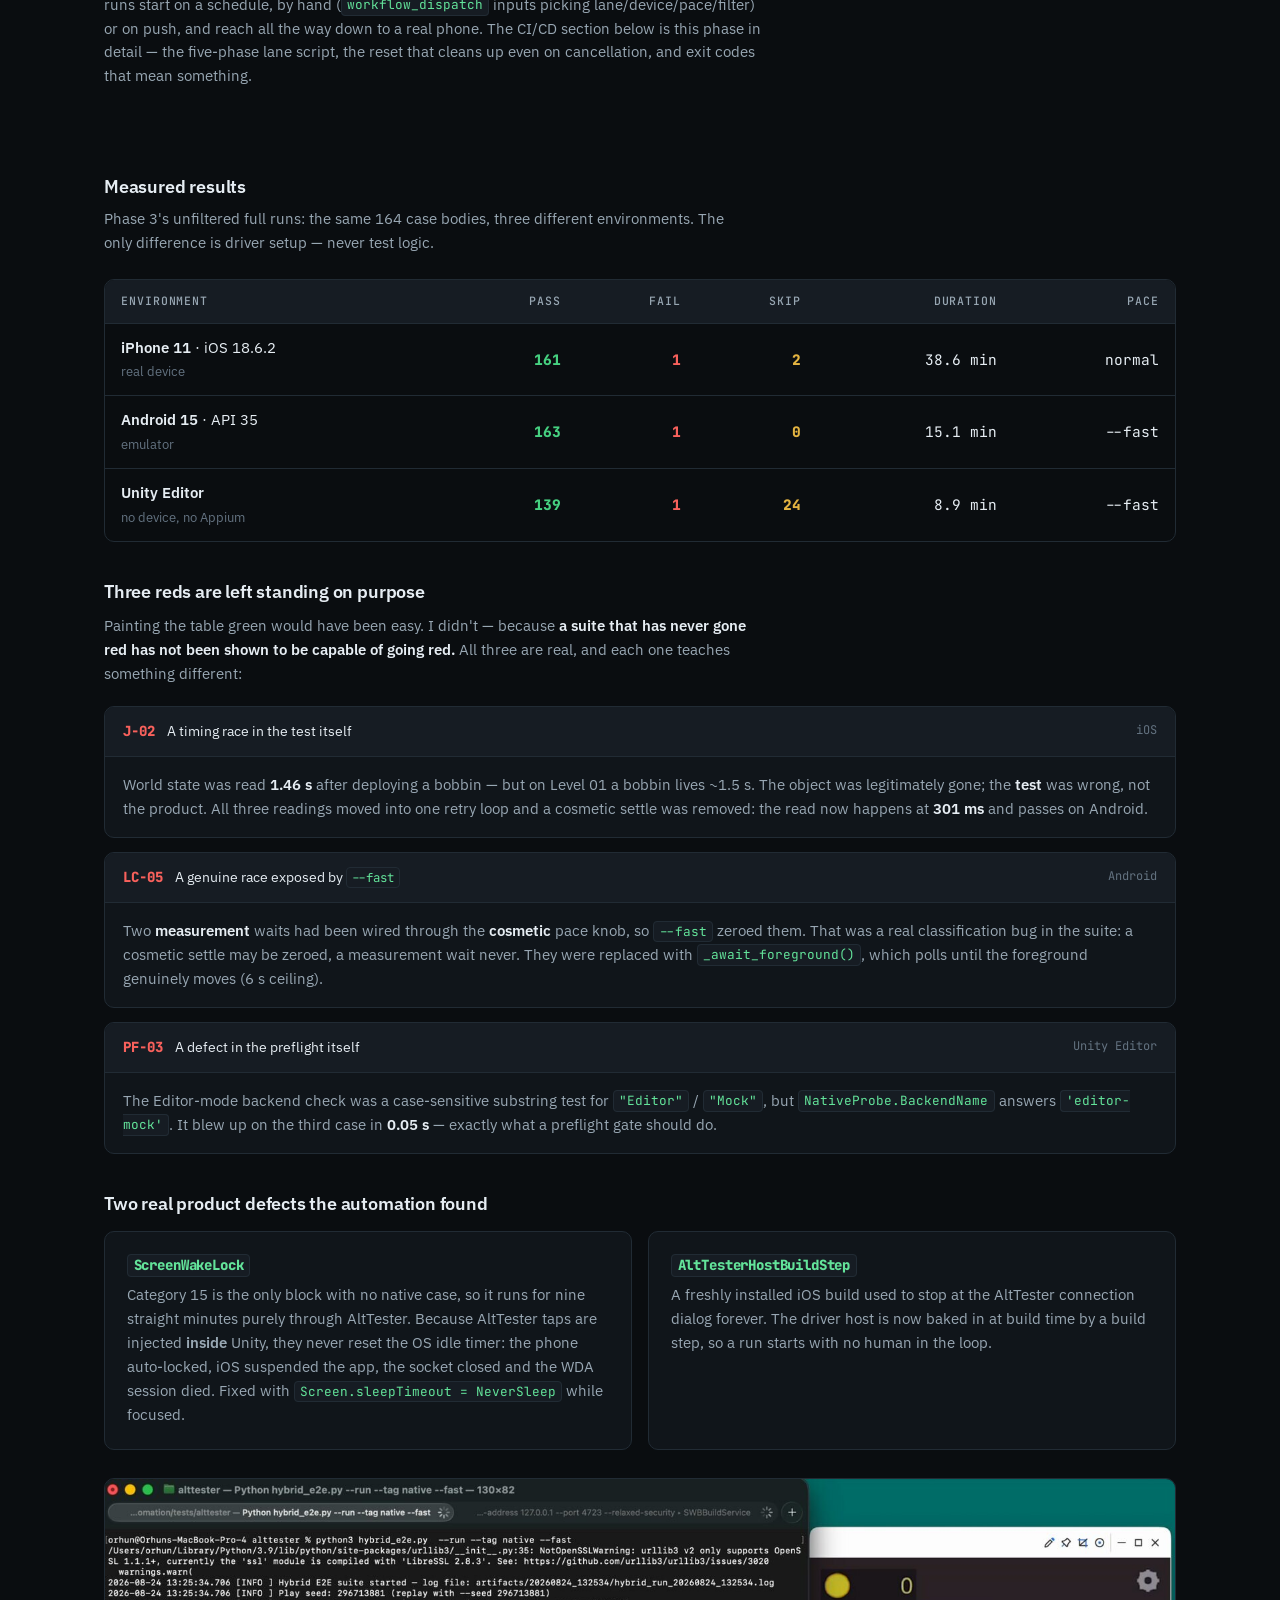
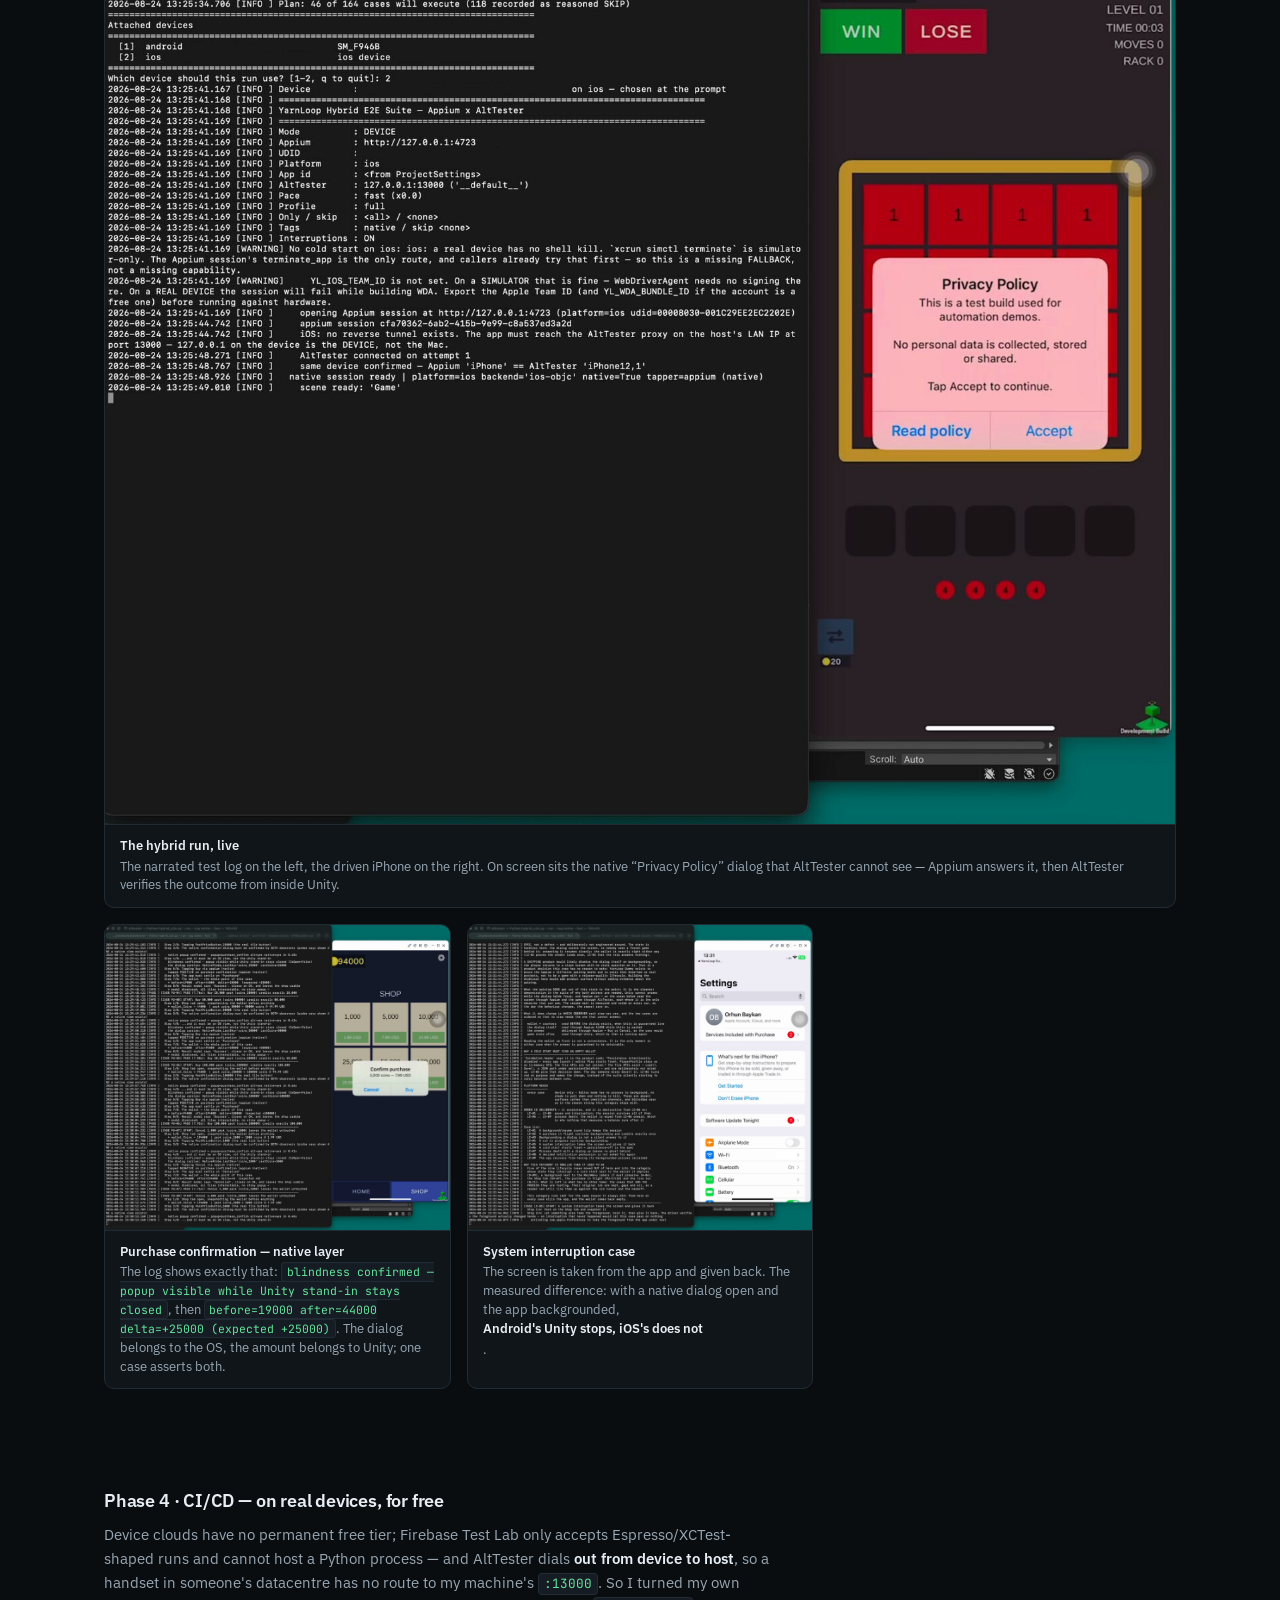
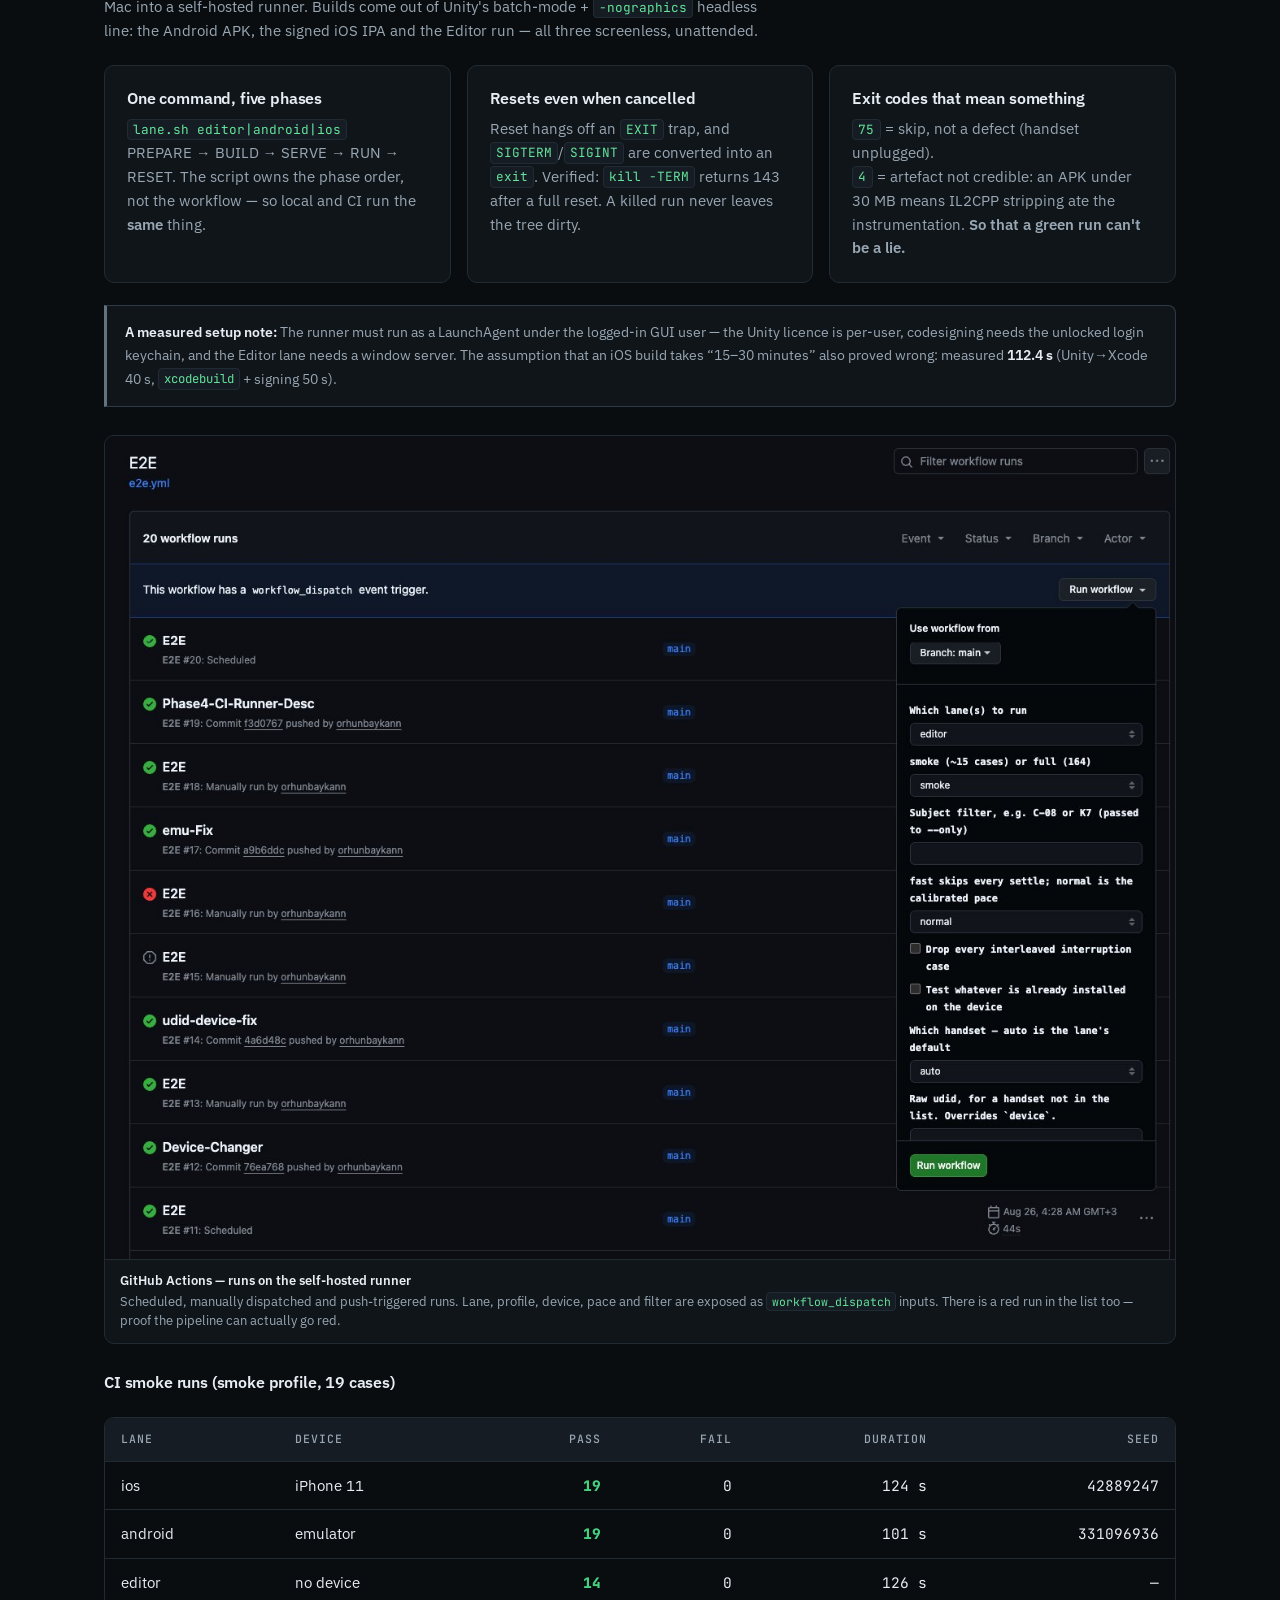
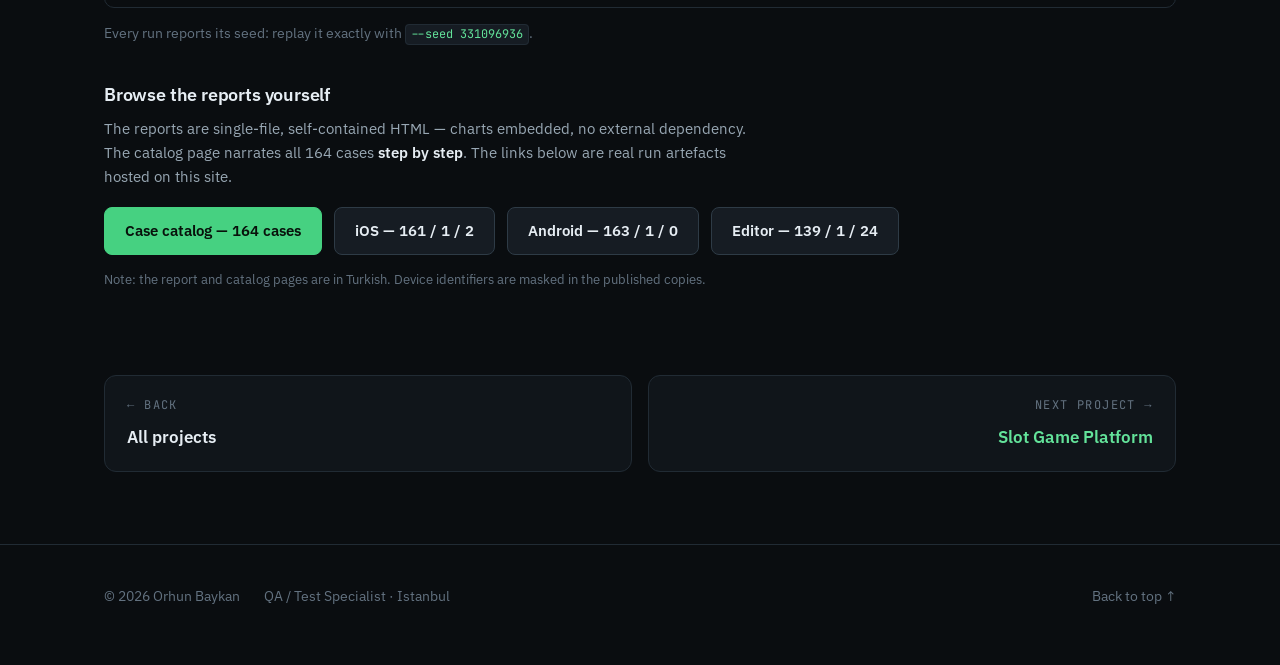
==== commit 52d6b6d9: "Proje-Rafactor-2" ====
--- a/projects/otomasyon/index.html
+++ b/projects/otomasyon/index.html
@@ -4,7 +4,7 @@
 <meta charset="utf-8">
 <meta name="viewport" content="width=device-width, initial-scale=1">
 <title>Hibrit Mobil Test Otomasyonu — Orhun Baykan</title>
-<meta name="description" content="Bir Unity oyununu Appium ve AltTester ile aynı anda süren uçtan uca test altyapısı: 164 senaryo, 3 platform, gerçek cihazlarda self-hosted CI.">
+<meta name="description" content="Dört fazda evrilen uçtan uca test altyapısı: Appium × AltTester hibrit sürüş, 164 senaryo, 3 platform, batch-mode build'lerle gerçek cihazlarda self-hosted CI.">
 <link rel="icon" href="data:image/svg+xml,<svg xmlns='http://www.w3.org/2000/svg' viewBox='0 0 100 100'><rect x='4' y='4' width='92' height='92' rx='18' fill='%230C1014' stroke='%2346D181' stroke-width='6'/><text y='72' x='50' text-anchor='middle' font-size='58' font-family='monospace' font-weight='700' fill='%2346D181'>OB</text></svg>">
 <link rel="stylesheet" href="../../assets/css/site.css">
 </head>
@@ -17,6 +17,7 @@
     <nav class="navlinks" id="navlinks">
       <a href="#problem"><span data-lang="tr">Problem</span><span data-lang="en">Problem</span></a>
       <a href="#kurallar"><span data-lang="tr">Tasarım</span><span data-lang="en">Design</span></a>
+      <a href="#fazlar"><span data-lang="tr">Fazlar</span><span data-lang="en">Phases</span></a>
       <a href="#sonuclar"><span data-lang="tr">Sonuçlar</span><span data-lang="en">Results</span></a>
       <a href="#cicd"><span data-lang="tr">CI/CD</span><span data-lang="en">CI/CD</span></a>
       <a href="#raporlar"><span data-lang="tr">Raporlar</span><span data-lang="en">Reports</span></a>
@@ -37,8 +38,8 @@
     <div class="stag"><span data-lang="tr">Kişisel proje · 01</span><span data-lang="en">Personal project · 01</span></div>
     <h1><span data-lang="tr">Hibrit Mobil Test Otomasyonu</span><span data-lang="en">Hybrid Mobile Test Automation</span></h1>
     <p class="sub">
-      <span data-lang="tr">Bir Unity oyununu Appium ve AltTester ile <b>aynı anda</b> süren uçtan uca test altyapısı. Oyunu, test paketini, raporlamayı ve CI hattını sıfırdan kendim yazdım.</span>
-      <span data-lang="en">An end-to-end test rig that drives a Unity game with Appium and AltTester <b>at the same time</b>. I wrote the game, the suite, the reporting and the CI pipeline from scratch.</span>
+      <span data-lang="tr">Bir Unity oyununu Appium ve AltTester ile <b>aynı anda</b> süren uçtan uca test altyapısı. Oyunu, test paketini, raporlamayı ve CI hattını sıfırdan kendim yazdım — dört fazda, her fazı bir öncekinin ölçülmüş kanıtı üzerine kurarak: tek akışlık PoC'ten, batch-mode build alıp headless koşan bir CI hattına.</span>
+      <span data-lang="en">An end-to-end test rig that drives a Unity game with Appium and AltTester <b>at the same time</b>. I wrote the game, the suite, the reporting and the CI pipeline from scratch — in four phases, each built on the measured proof of the one before: from a single-flow PoC to a CI line that builds in batch mode and runs headless.</span>
     </p>
   </div>
 
@@ -192,6 +193,179 @@
 </div>
 </section>
 
+<!-- ==================== DORT FAZ ==================== -->
+<section style="border-top:none;padding-top:0">
+<div class="wrap">
+
+  <h3 style="font-size:1.15rem;margin:0 0 10px" id="fazlar">
+    <span data-lang="tr">Dört faz — kavram kanıtından headless CI'a</span><span data-lang="en">Four phases — from proof of concept to headless CI</span>
+  </h3>
+  <p style="color:var(--ink2);font-size:14.5px;max-width:74ch;margin-bottom:8px">
+    <span data-lang="tr">Bu altyapı tek seferde yazılmadı. Dört faz halinde evrildi ve her faz, bir sonrakine geçmeden önce kendi PoC raporu, cihaz üzerinde video kaydı ve ölçülmüş sonucuyla kapatıldı. Kapsam her fazda katlandı: 1 akıştan 116 senaryoya, oradan hibrit 164'e — ve bugün hepsini insansız koşan bir CI hattına.</span>
+    <span data-lang="en">This rig wasn't written in one go. It evolved in four phases, and each phase was closed out with its own PoC report, an on-device video recording and a measured result before the next one started. Scope compounded every phase: from 1 flow to 116 cases, then to the hybrid 164 — and today, a CI line that runs all of it unattended.</span>
+  </p>
+
+  <div class="tablewrap">
+    <table>
+      <thead>
+        <tr>
+          <th><span data-lang="tr">Faz</span><span data-lang="en">Phase</span></th>
+          <th><span data-lang="tr">Odak</span><span data-lang="en">Focus</span></th>
+          <th><span data-lang="tr">Kapsam</span><span data-lang="en">Scope</span></th>
+          <th class="num"><span data-lang="tr">Ölçülmüş sonuç</span><span data-lang="en">Measured result</span></th>
+        </tr>
+      </thead>
+      <tbody>
+        <tr>
+          <td><b><span data-lang="tr">Faz 1</span><span data-lang="en">Phase 1</span></b></td>
+          <td><span data-lang="tr">Kavram kanıtı — AltTester gerçek cihazda</span><span data-lang="en">Proof of concept — AltTester on a real device</span></td>
+          <td><span data-lang="tr">1 akış · 10 seviye</span><span data-lang="en">1 flow · 10 levels</span></td>
+          <td class="num"><span class="pass">10/10</span> <span data-lang="tr">seviye insansız</span><span data-lang="en">levels unattended</span></td>
+        </tr>
+        <tr>
+          <td><b><span data-lang="tr">Faz 2</span><span data-lang="en">Phase 2</span></b></td>
+          <td><span data-lang="tr">Smoke şemsiyesi + hata enjeksiyonu</span><span data-lang="en">Smoke umbrella + fault injection</span></td>
+          <td><span data-lang="tr">13 kategori · 22 grup · 116 senaryo</span><span data-lang="en">13 categories · 22 groups · 116 cases</span></td>
+          <td class="num"><span class="pass">116/116</span> · <span data-lang="tr">13/13 enjekte bug yakalandı</span><span data-lang="en">13/13 injected bugs caught</span></td>
+        </tr>
+        <tr>
+          <td><b><span data-lang="tr">Faz 3</span><span data-lang="en">Phase 3</span></b></td>
+          <td><span data-lang="tr">Hibrit sürüş — Appium × AltTester, çok platform</span><span data-lang="en">Hybrid driving — Appium × AltTester, multi-platform</span></td>
+          <td><span data-lang="tr">18 kategori · 164 senaryo · 744 adım</span><span data-lang="en">18 categories · 164 cases · 744 steps</span></td>
+          <td class="num"><span data-lang="tr">3 ortamda tam koşum · raporlar yayında</span><span data-lang="en">full runs in 3 environments · reports published</span></td>
+        </tr>
+        <tr>
+          <td><b><span data-lang="tr">Faz 4</span><span data-lang="en">Phase 4</span></b> <span style="color:var(--ink3);font-size:12px">· <span data-lang="tr">güncel</span><span data-lang="en">current</span></span></td>
+          <td><span data-lang="tr">Headless CI — batch-mode build + self-hosted runner</span><span data-lang="en">Headless CI — batch-mode builds + self-hosted runner</span></td>
+          <td><span data-lang="tr">3 lane · zamanlanmış / dispatch / push</span><span data-lang="en">3 lanes · scheduled / dispatch / push</span></td>
+          <td class="num"><span data-lang="tr">iOS build</span><span data-lang="en">iOS build</span> <span class="pass">112.4 s</span></td>
+        </tr>
+      </tbody>
+    </table>
+  </div>
+
+  <!-- FAZ 1 -->
+  <h3 style="font-size:1.05rem;margin:34px 0 10px">
+    <span data-lang="tr">Faz 1 — Oyunu makineye oynatmak</span><span data-lang="en">Phase 1 — Making a machine play the game</span>
+  </h3>
+  <p style="color:var(--ink2);font-size:14.5px;max-width:74ch;margin-bottom:18px">
+    <span data-lang="tr">İlk soru en temeli: Unity tabanlı bir mobil oyun, gerçek cihazda çalışan APK'sı üzerinden insansız oynanıp doğrulanabilir mi? Bunun için 10 seviyelik dummy bir puzzle oyunu yazdım ve AltTester SDK'sını entegre ettim. Python script'i rastgele koordinatlara tıklamaz: sahadaki parçaların renklerini, hedef hücreleri ve rayın durumunu <b style="color:var(--ink)">oyunun iç verisinden okuyup</b> doğru parçayı seçer, seviyeyi mantıksal olarak çözer. Samsung Z Fold5 üzerinde 10 seviyenin tamamı, her adımı loglanıp ekran görüntülenerek insansız tamamlandı.</span>
+    <span data-lang="en">The first question is the most basic: can a Unity mobile game be played and verified unattended, through its APK on a real device? I wrote a 10-level dummy puzzle game and integrated the AltTester SDK. The Python script doesn't tap random coordinates: it <b style="color:var(--ink)">reads the game's internal data</b> — piece colors, target cells, rail state — picks the right piece and solves each level logically. All 10 levels completed unattended on a Samsung Z Fold5, every step logged and screenshotted.</span>
+  </p>
+  <div class="gallery">
+    <div class="shot">
+      <video autoplay muted loop playsinline preload="metadata" aria-label="Phase 1 autonomous level solving on Z Fold5">
+        <source src="../../assets/clips/qa-phase1-run.mp4" type="video/mp4">
+      </video>
+      <div class="cap">
+        <b><span data-lang="tr">24 saniye gerçek koşum</span><span data-lang="en">24 seconds of a real run</span></b>
+        <span data-lang="tr">Solda karar veren log, sağda Z Fold5. Script seviyeyi çözüyor, bitirince kendisi sonrakine geçiyor.</span>
+        <span data-lang="en">The deciding log on the left, the Z Fold5 on the right. The script solves the level and advances by itself.</span>
+      </div>
+    </div>
+    <div class="shot">
+      <a href="../../assets/img/qa-phase1-device.jpg" target="_blank" rel="noopener" class="zoom"><img src="../../assets/img/qa-phase1-device.jpg" alt="Terminal log and Z Fold5 solving level 8" loading="lazy"></a>
+      <div class="cap">
+        <b><span data-lang="tr">Karar logu</span><span data-lang="en">The decision log</span></b>
+        <span data-lang="tr">Her hamle gerekçesiyle yazılır: <code>color hint: Yellow, 12 in inventory</code> → tık → <code>RemainingCells=23</code>. Seviye bitince <code>Level 7 cleared → state Won</code>.</span>
+        <span data-lang="en">Every move is logged with its reason: <code>color hint: Yellow, 12 in inventory</code> → tap → <code>RemainingCells=23</code>. On completion, <code>Level 7 cleared → state Won</code>.</span>
+      </div>
+    </div>
+    <div class="shot">
+      <a href="../../assets/img/qa-phase1-complete.jpg" target="_blank" rel="noopener" class="zoom"><img src="../../assets/img/qa-phase1-complete.jpg" alt="All levels complete screen with per-level results" loading="lazy"></a>
+      <div class="cap">
+        <b><span data-lang="tr">10/10 · ALL LEVELS COMPLETE</span><span data-lang="en">10/10 · ALL LEVELS COMPLETE</span></b>
+        <span data-lang="tr">Koşumun sonu: cihazda bitiş ekranı, logda seviye seviye döküm — <code>Level 1..9: WON, Level 10: ALLCLEAR</code> — ve ardından GameManager durumunun çapraz doğrulaması.</span>
+        <span data-lang="en">End of the run: the finish screen on device, a per-level breakdown in the log — <code>Level 1..9: WON, Level 10: ALLCLEAR</code> — then a cross-check of GameManager state.</span>
+      </div>
+    </div>
+  </div>
+
+  <!-- FAZ 2 -->
+  <h3 style="font-size:1.05rem;margin:34px 0 10px">
+    <span data-lang="tr">Faz 2 — Suite'i büyütmek ve kendisini kanıtlatmak</span><span data-lang="en">Phase 2 — Growing the suite, then making it prove itself</span>
+  </h3>
+  <p style="color:var(--ink2);font-size:14.5px;max-width:74ch;margin-bottom:18px">
+    <span data-lang="tr">Tek akış, yapılandırılmış bir smoke şemsiyesine büyüdü: <b style="color:var(--ink)">13 kategori, 22 grup, 116 senaryo</b>. Bunun için oyuna üretim benzeri meta katmanlar eklendi — coin cüzdanı (uçan coin animasyonu ve animasyondan önce bakiye yazma güvencesiyle), ana menü, ayarlar penceresi (<code>Time.timeScale = 0</code> pause emniyet ağıyla), Shuffle Booster, bitiş ekranları, Leave akışı ve hızlı çift tıklamayı tek işleme indiren spam-guard'lar. Her kategori kendi baseline reset'iyle biter; üst üste 3 hatada koşum durur; rastgele seçimler <code>--seed</code> ile birebir tekrar üretilebilir. Her koşum log + JSON + tek dosyalık offline HTML rapor bırakır. Son tam koşum: <b style="color:var(--ink)">116/116 PASS, 827 sn</b>. Ve en önemlisi: yeşilin bir anlam taşıdığını kanıtlamak için ayrı bir Err-Inject branch'inde <b style="color:var(--ink)">13 kategoriye 13 bug bilerek enjekte edildi — 13'ü de hedeflenen senaryoyu kırmızıya çevirdi.</b> Hiç kırmızı görmemiş bir suite'e güvenilmez; bu suite kırmızıya dönebildiğini bağımsız olarak gösterdi.</span>
+    <span data-lang="en">The single flow grew into a structured smoke umbrella: <b style="color:var(--ink)">13 categories, 22 groups, 116 cases</b>. To support it, production-like meta layers were added to the game — a coin wallet (with a flying-coin animation and a credit-before-animation guarantee), a main menu, a settings window (paused via <code>Time.timeScale = 0</code> with a safety net), a Shuffle Booster, end screens, a Leave flow and spam-guards that collapse rapid double-taps into one action. Every category ends with its own baseline reset; three consecutive failures stop the run; random picks replay exactly via <code>--seed</code>. Each run leaves a log, JSON and a single-file offline HTML report. Last full run: <b style="color:var(--ink)">116/116 PASS in 827 s</b>. Most importantly: to prove the green meant something, <b style="color:var(--ink)">13 bugs were deliberately injected on a separate Err-Inject branch — one per category — and all 13 turned their target scenario red.</b> A suite that has never seen red can't be trusted; this one independently showed it could turn red.</span>
+  </p>
+  <div class="gallery">
+    <div class="shot">
+      <video autoplay muted loop playsinline preload="metadata" aria-label="Phase 2 smoke suite driving the settings modal on device">
+        <source src="../../assets/clips/qa-phase2-run.mp4" type="video/mp4">
+      </video>
+      <div class="cap">
+        <b><span data-lang="tr">Meta yüzeyler cihazda</span><span data-lang="en">Meta surfaces on device</span></b>
+        <span data-lang="tr">Suite ayarlar modalını açıyor, düğmeleri tek tek sürüyor, kapatıp oyunun donmadığını doğruluyor — <code>finalized_smoke.py --fast</code>, gerçek Samsung üzerinde.</span>
+        <span data-lang="en">The suite opens the settings modal, drives each toggle, closes it and verifies the game didn't stay frozen — <code>finalized_smoke.py --fast</code>, on a real Samsung.</span>
+      </div>
+    </div>
+    <div class="shot">
+      <a href="../../assets/img/qa-phase2-settings.jpg" target="_blank" rel="noopener" class="zoom"><img src="../../assets/img/qa-phase2-settings.jpg" alt="Settings modal driven by the suite with narrated shuffle booster cases" loading="lazy"></a>
+      <div class="cap">
+        <b><span data-lang="tr">Kategori anlatısı</span><span data-lang="en">Category narration</span></b>
+        <span data-lang="tr">Log önce kategorinin senaryo listesini yazar (P-01…P-07), sonra her adımı beklenen/ölçülen değerle anlatır: <code>ShuffleButton.interactable = True (expected True)</code>.</span>
+        <span data-lang="en">The log first prints the category's case list (P-01…P-07), then narrates each step with expected/measured values: <code>ShuffleButton.interactable = True (expected True)</code>.</span>
+      </div>
+    </div>
+    <div class="shot">
+      <a href="../../assets/img/qa-phase2-board.jpg" target="_blank" rel="noopener" class="zoom"><img src="../../assets/img/qa-phase2-board.jpg" alt="Level being cleared by playing with wallet and booster visible" loading="lazy"></a>
+      <div class="cap">
+        <b><span data-lang="tr">Kazanmak da doğrulanır</span><span data-lang="en">Even winning is asserted</span></b>
+        <span data-lang="tr">Seviye gerçek oynanışla bitirilir ve iddia açıktır: <code>The level must have been WON by playing, not conceded</code>. Cüzdan, booster ücreti, kalan hücre — hepsi adım adım ölçülür.</span>
+        <span data-lang="en">The level is finished by genuinely playing, and the claim is explicit: <code>The level must have been WON by playing, not conceded</code>. Wallet, booster price, remaining cells — all measured step by step.</span>
+      </div>
+    </div>
+  </div>
+
+  <!-- FAZ 3 -->
+  <h3 style="font-size:1.05rem;margin:34px 0 10px">
+    <span data-lang="tr">Faz 3 — İkinci sürücü ve üç ortam</span><span data-lang="en">Phase 3 — The second driver and three environments</span>
+  </h3>
+  <p style="color:var(--ink2);font-size:14.5px;max-width:74ch;margin-bottom:18px">
+    <span data-lang="tr">Faz 2'nin suite'i yalnızca Unity'nin çizdiğini görebiliyordu — oysa para native satın alma onayında hareket eder, izin native istemde verilir, state uygulama arka plana atıldığında kaybolur. Faz 3 bu kör noktayı ikinci sürücüyle kapattı; önce 4 kategori / 40 senaryoluk ayrı bir ara runner'da OS yüzeyi tek başına çalışıldı (PlatformOps seam'i, watchdog'lar ve satın alma matrisi orada doğdu), sonra hibrit suite kuruldu. Oyuna gerçek native katman eklendi: Android'de JNI ile <code>AlertDialog</code>, iOS'ta Objective-C ile <code>UIAlertController</code>, Editor'de stand-in. Bir popup artık <b style="color:var(--ink)">iki kaynaktan</b> doğrulanır — ürün kodu “açık” demeli <b>ve</b> ekranda bizim erişilebilirlik id'mizi taşıyan native görünüm olmalı; ikisinden yalnız birinin doğru olması bulgu sayılır. Sonuç bu sayfanın geri kalanının konusu: 18 kategori, 164 senaryo, 744 adım; iOS, Android ve cihazsız Editor'de filtresiz tam koşum.</span>
+    <span data-lang="en">Phase 2's suite could only see what Unity draws — yet money moves in a native purchase confirmation, permission is granted in a native prompt, state is lost when the app is backgrounded. Phase 3 closed that blind spot with a second driver; the OS surface was first worked alone in a separate interim runner of 4 categories / 40 cases (the PlatformOps seam, the watchdogs and the purchase matrix were born there), then the hybrid suite was built. The game gained a genuinely native layer: <code>AlertDialog</code> via JNI on Android, <code>UIAlertController</code> via Objective-C on iOS, a stand-in in the Editor. A popup is now verified <b style="color:var(--ink)">from two sources</b> — product code must say “open” <b>and</b> a native view carrying our accessibility id must be on screen; only one of the two being true counts as a finding. The result is what the rest of this page is about: 18 categories, 164 cases, 744 steps; unfiltered full runs on iOS, Android and the device-less Editor.</span>
+  </p>
+  <div class="gallery">
+    <div class="shot">
+      <video autoplay muted loop playsinline preload="metadata" aria-label="Phase 3 native purchase matrix running on iPhone">
+        <source src="../../assets/clips/qa-phase3-purchase.mp4" type="video/mp4">
+      </video>
+      <div class="cap">
+        <b><span data-lang="tr">Satın alma matrisi, canlı</span><span data-lang="en">The purchase matrix, live</span></b>
+        <span data-lang="tr">Her paket sırayla: native onay çıkar, Appium cevaplar, AltTester cüzdan deltasını Unity içinden ölçer — <code>before=44000 after=94000 delta=+50000</code>.</span>
+        <span data-lang="en">Each pack in turn: the native confirmation appears, Appium answers it, AltTester measures the wallet delta from inside Unity — <code>before=44000 after=94000 delta=+50000</code>.</span>
+      </div>
+    </div>
+    <div class="shot">
+      <a href="../../assets/img/qa-phase3-purchase.jpg" target="_blank" rel="noopener" class="zoom"><img src="../../assets/img/qa-phase3-purchase.jpg" alt="Purchase successful modal with narrated purchase matrix log" loading="lazy"></a>
+      <div class="cap">
+        <b><span data-lang="tr">Paranın hareket ettiği yüzey</span><span data-lang="en">The surface where money moves</span></b>
+        <span data-lang="tr">Altı paketlik matris tek tek koşar: <code>PU-01…PU-06</code>, her biri “native onay iki gözlemciyle doğrulandı → cüzdan tam tutarı aldı → modal kapandı, sahnede artık popup yok” zinciriyle geçer.</span>
+        <span data-lang="en">The six-pack matrix runs one by one: <code>PU-01…PU-06</code>, each passing through “native confirm verified by both observers → wallet credited the exact amount → modal closed, no stray popup left”.</span>
+      </div>
+    </div>
+    <div class="shot">
+      <a href="../../assets/img/qa-phase3-coldstart.jpg" target="_blank" rel="noopener" class="zoom"><img src="../../assets/img/qa-phase3-coldstart.jpg" alt="Cold start after process kill with a purchase dialog left open" loading="lazy"></a>
+      <div class="cap">
+        <b><span data-lang="tr">En zor soru: yarıda kesilen para</span><span data-lang="en">The hardest question: money interrupted mid-flight</span></b>
+        <span data-lang="tr"><code>LC-07</code>: satın alma diyaloğu açıkken süreç öldürülür. Soğuk açılışta suite üç şeyi kanıtlar — ekranda hayalet native görünüm kalmadı, uygulama satın almayı hâlâ tutmuyor ve <b>kimsenin onaylamadığı satın alma cüzdana yazılmadı</b>.</span>
+        <span data-lang="en"><code>LC-07</code>: the process is killed with a purchase dialog up. On cold start the suite proves three things — no ghost native view survived, the app no longer holds the purchase, and <b>a purchase nobody confirmed was never credited</b>.</span>
+      </div>
+    </div>
+  </div>
+
+  <!-- FAZ 4 -->
+  <h3 style="font-size:1.05rem;margin:34px 0 10px">
+    <span data-lang="tr">Faz 4 — İnsanı döngüden çıkarmak</span><span data-lang="en">Phase 4 — Taking the human out of the loop</span>
+  </h3>
+  <p style="color:var(--ink2);font-size:14.5px;max-width:74ch">
+    <span data-lang="tr">Bugünkü faz: her şeyin insansız koşması. Unity <b style="color:var(--ink)">batch-mode + <code>-nographics</code></b> ile başsız derlenir — Android APK'sı, Unity→Xcode→imzalı iOS IPA'sı ve Editor koşumu aynı script ailesinden çıkar. GitHub Actions, kendi Mac'imdeki self-hosted runner'a bağlanır; koşumlar zamanlanmış, elle tetiklenen (<code>workflow_dispatch</code> girdileriyle lane/cihaz/hız/filtre seçilerek) ya da push ile başlar ve gerçek telefona kadar iner. Aşağıdaki CI/CD bölümü bu fazın ayrıntısıdır — beş fazlı lane script'i, iptalde bile temizleyen reset ve anlamlı çıkış kodlarıyla.</span>
+    <span data-lang="en">The current phase: everything runs unattended. Unity builds headless in <b style="color:var(--ink)">batch mode + <code>-nographics</code></b> — the Android APK, the Unity→Xcode→signed iOS IPA and the Editor run all come from the same script family. GitHub Actions connects to a self-hosted runner on my own Mac; runs start on a schedule, by hand (<code>workflow_dispatch</code> inputs picking lane/device/pace/filter) or on push, and reach all the way down to a real phone. The CI/CD section below is this phase in detail — the five-phase lane script, the reset that cleans up even on cancellation, and exit codes that mean something.</span>
+  </p>
+</div>
+</section>
+
 <section style="border-top:none;padding-top:0">
 <div class="wrap">
 
@@ -200,8 +374,8 @@
     <span data-lang="tr">Ölçülmüş sonuçlar</span><span data-lang="en">Measured results</span>
   </h3>
   <p style="color:var(--ink2);font-size:14.5px;max-width:70ch;margin-bottom:8px">
-    <span data-lang="tr">Aynı 164 senaryo gövdesi, üç farklı ortamda. Fark yalnızca sürücü kurulumunda — test mantığında değil.</span>
-    <span data-lang="en">The same 164 case bodies, three different environments. The only difference is driver setup — never test logic.</span>
+    <span data-lang="tr">Faz 3'ün filtresiz tam koşumları: aynı 164 senaryo gövdesi, üç farklı ortamda. Fark yalnızca sürücü kurulumunda — test mantığında değil.</span>
+    <span data-lang="en">Phase 3's unfiltered full runs: the same 164 case bodies, three different environments. The only difference is driver setup — never test logic.</span>
   </p>
 
   <div class="tablewrap">
@@ -321,11 +495,11 @@
 <div class="wrap">
 
   <h3 style="font-size:1.15rem;margin:0 0 10px" id="cicd">
-    <span data-lang="tr">CI/CD — gerçek cihazlarda, ücretsiz</span><span data-lang="en">CI/CD — on real devices, for free</span>
+    <span data-lang="tr">Faz 4 · CI/CD — gerçek cihazlarda, ücretsiz</span><span data-lang="en">Phase 4 · CI/CD — on real devices, for free</span>
   </h3>
   <p style="color:var(--ink2);font-size:14.5px;max-width:74ch">
-    <span data-lang="tr">Cihaz bulutlarının kalıcı ücretsiz katmanı yok; Firebase Test Lab yalnızca Espresso/XCTest türü koşumları kabul ediyor ve host tarafında bir Python süreci çalıştıramıyor — üstelik AltTester bağlantıyı <b style="color:var(--ink)">cihazdan host'a doğru</b> kuruyor, yani bir veri merkezindeki telefonun benim makinemin <code>:13000</code> portuna rotası yok. Bu yüzden kendi Mac'imi self-hosted runner yaptım.</span>
-    <span data-lang="en">Device clouds have no permanent free tier; Firebase Test Lab only accepts Espresso/XCTest-shaped runs and cannot host a Python process — and AltTester dials <b style="color:var(--ink)">out from device to host</b>, so a handset in someone's datacentre has no route to my machine's <code>:13000</code>. So I turned my own Mac into a self-hosted runner.</span>
+    <span data-lang="tr">Cihaz bulutlarının kalıcı ücretsiz katmanı yok; Firebase Test Lab yalnızca Espresso/XCTest türü koşumları kabul ediyor ve host tarafında bir Python süreci çalıştıramıyor — üstelik AltTester bağlantıyı <b style="color:var(--ink)">cihazdan host'a doğru</b> kuruyor, yani bir veri merkezindeki telefonun benim makinemin <code>:13000</code> portuna rotası yok. Bu yüzden kendi Mac'imi self-hosted runner yaptım. Derlemeler Unity'nin batch-mode + <code>-nographics</code> başsız hattından çıkar: Android APK'sı, imzalı iOS IPA'sı ve Editor koşumu — üçü de ekransız, insansız.</span>
+    <span data-lang="en">Device clouds have no permanent free tier; Firebase Test Lab only accepts Espresso/XCTest-shaped runs and cannot host a Python process — and AltTester dials <b style="color:var(--ink)">out from device to host</b>, so a handset in someone's datacentre has no route to my machine's <code>:13000</code>. So I turned my own Mac into a self-hosted runner. Builds come out of Unity's batch-mode + <code>-nographics</code> headless line: the Android APK, the signed iOS IPA and the Editor run — all three screenless, unattended.</span>
   </p>
 
   <div class="grid3" style="margin:22px 0">
--- a/assets/css/site.css
+++ b/assets/css/site.css
@@ -257,6 +257,7 @@
 .gallery{display:grid; grid-template-columns:repeat(auto-fit,minmax(300px,1fr)); gap:16px; margin:28px 0}
 .shot{background:var(--bg2); border:1px solid var(--line); border-radius:10px; overflow:hidden}
 .shot img{width:100%; border-bottom:1px solid var(--line); display:block}
+.shot video{width:100%; border-bottom:1px solid var(--line); display:block; background:#000}
 .shot a.zoom{display:block; cursor:zoom-in}
 .shot a.zoom:hover{opacity:.92}
 .shot .cap{padding:12px 15px; font-size:13px; color:var(--ink2); line-height:1.45}
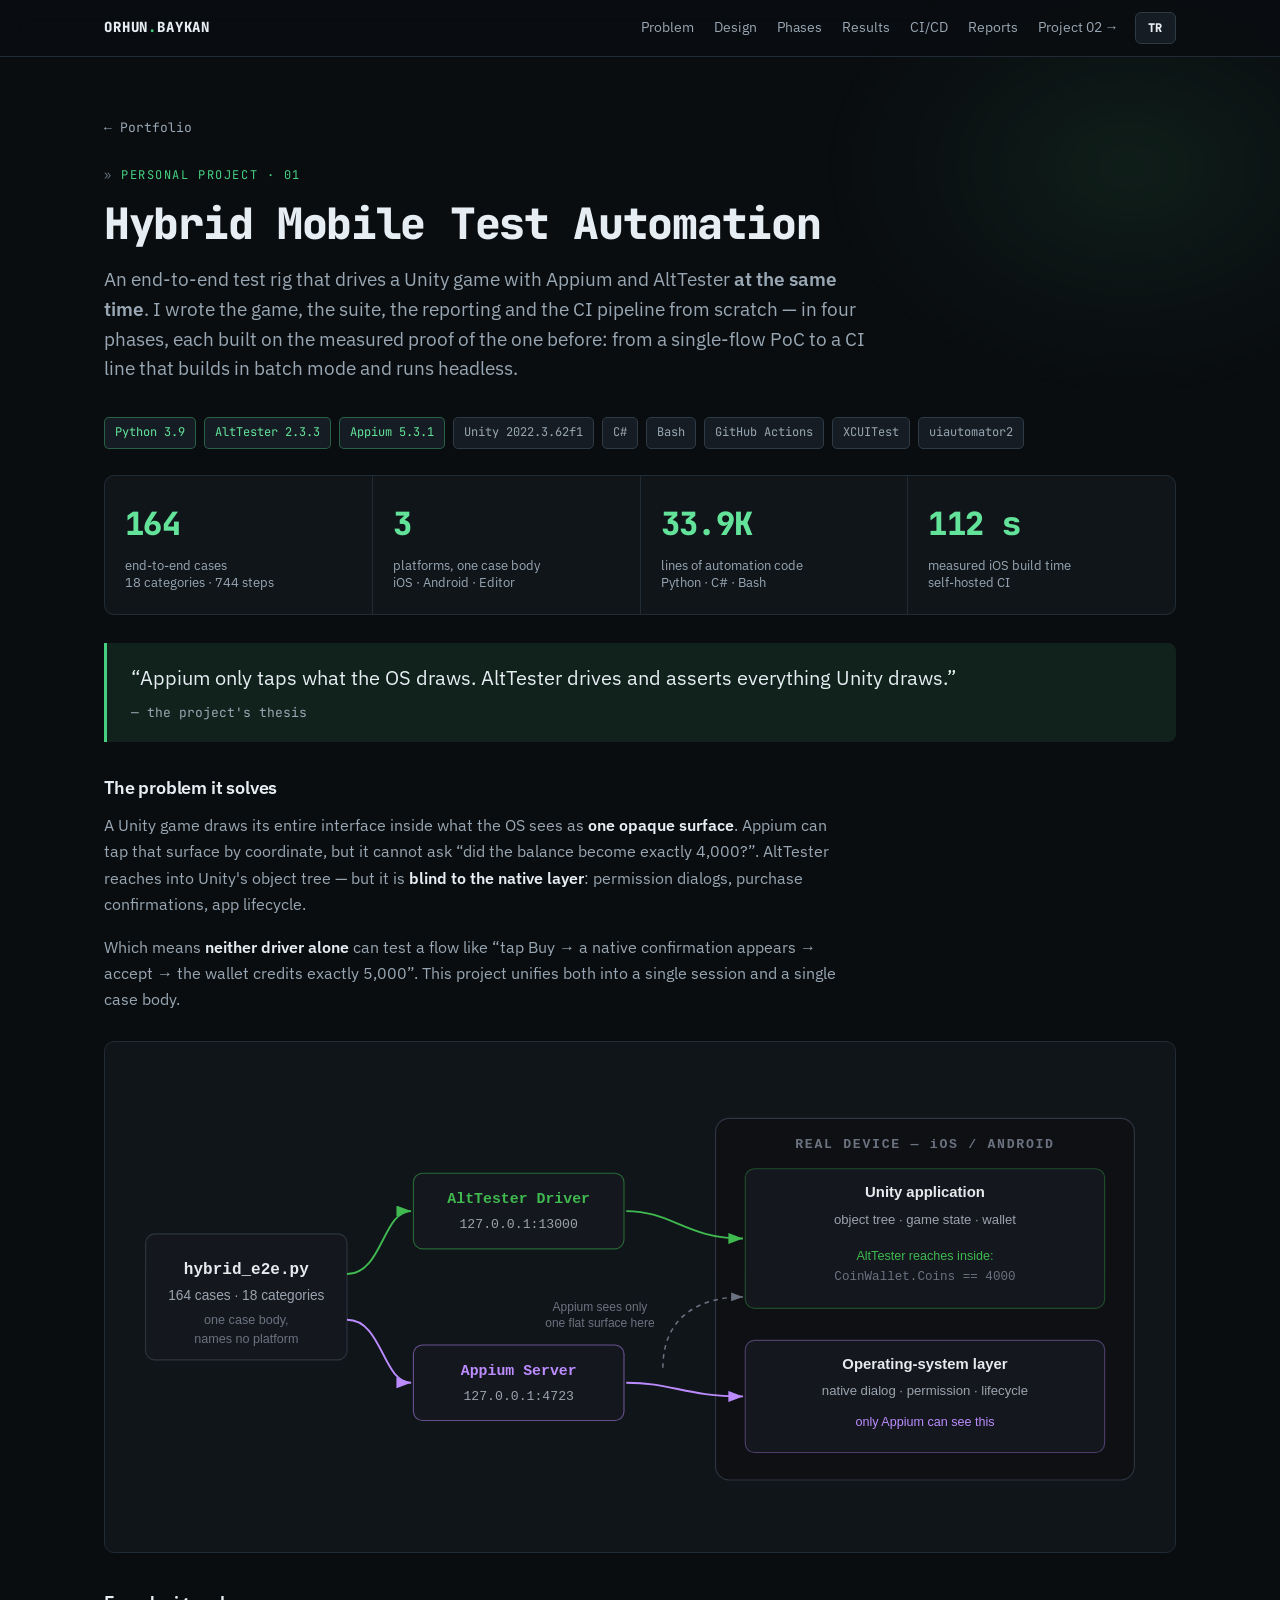
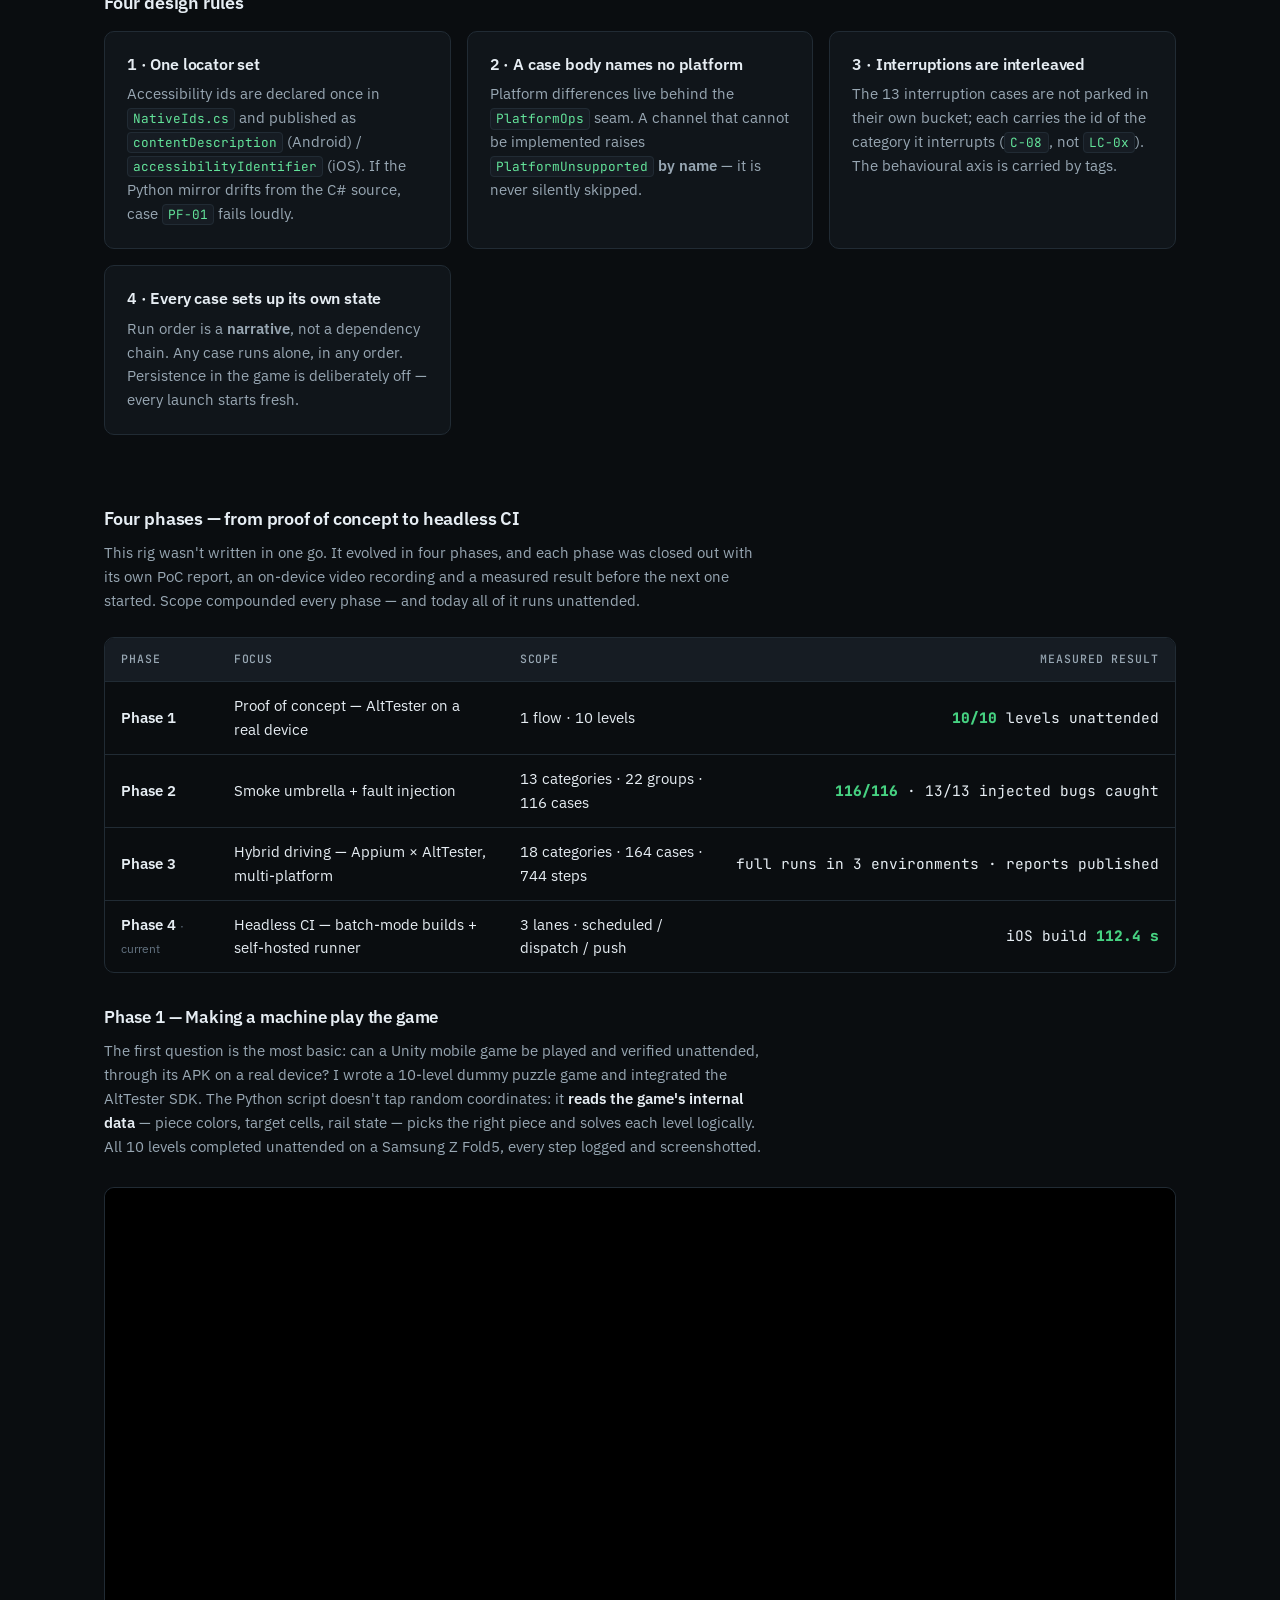
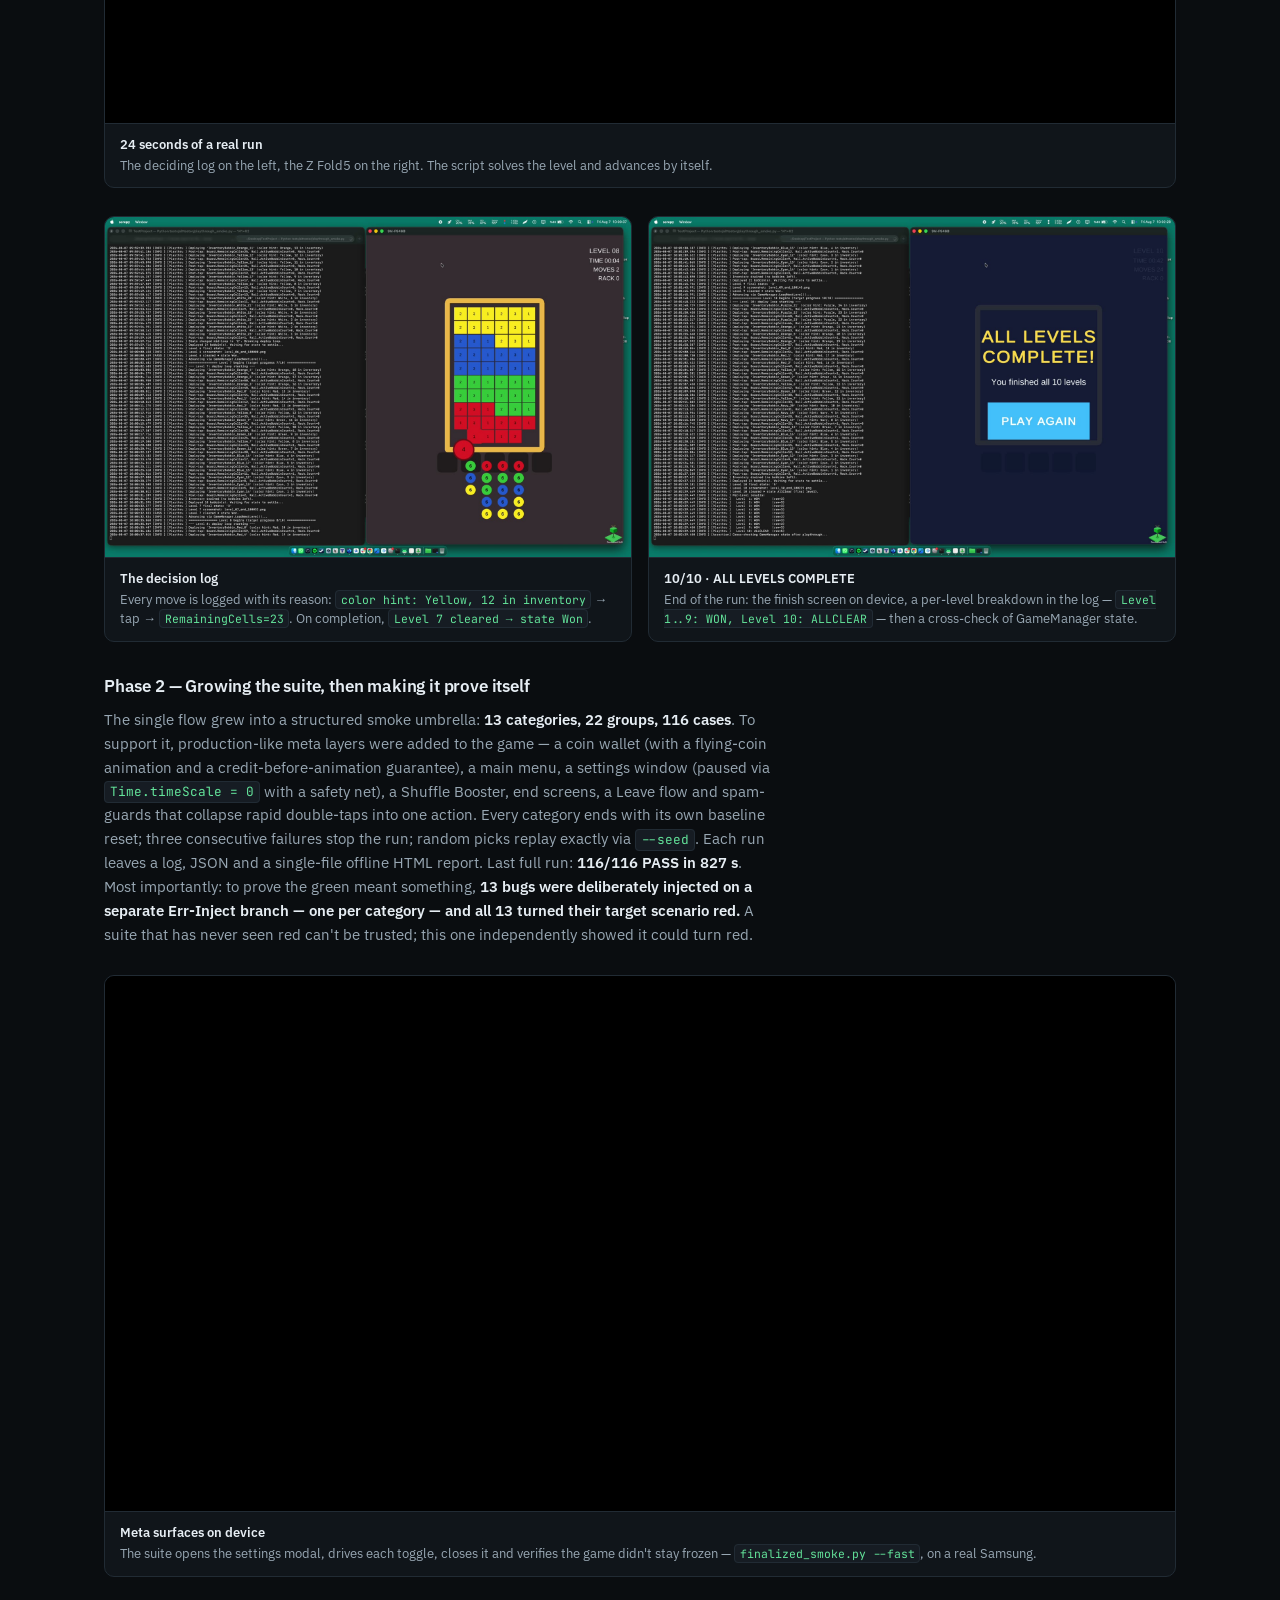
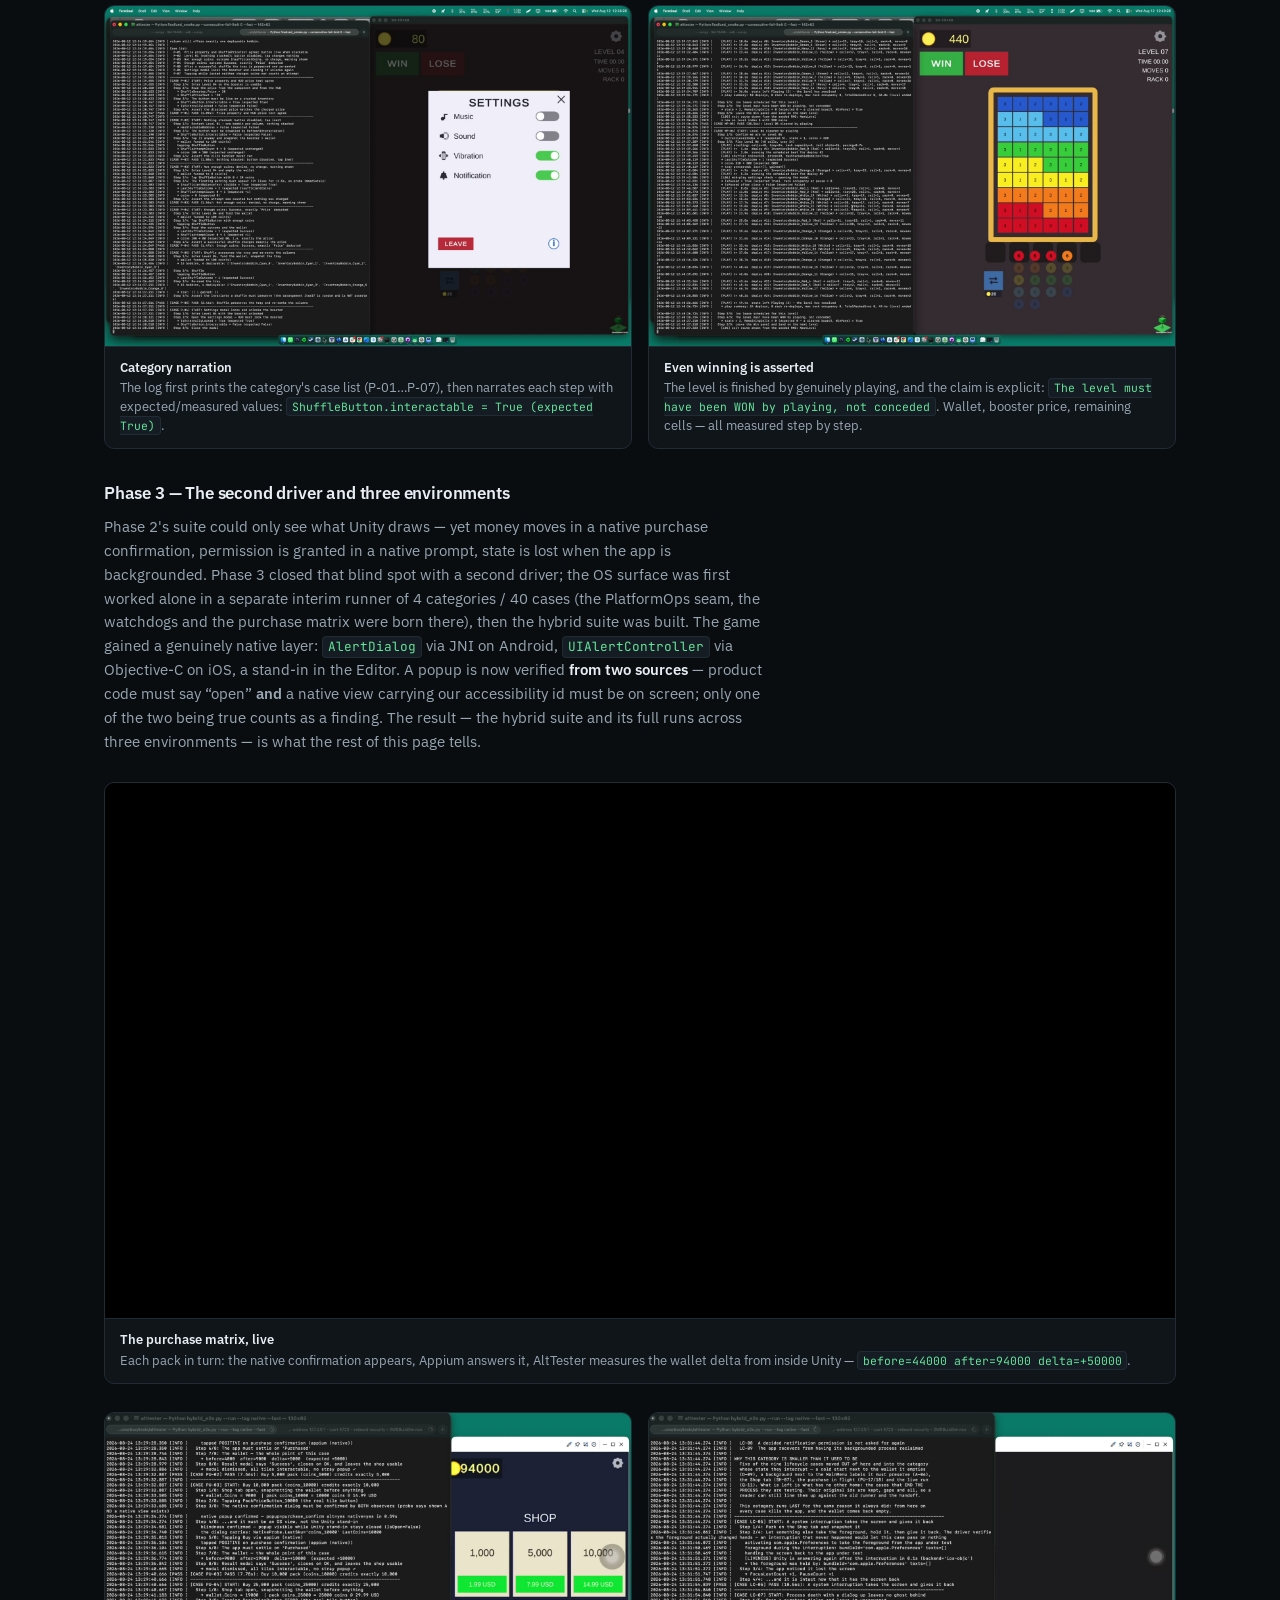
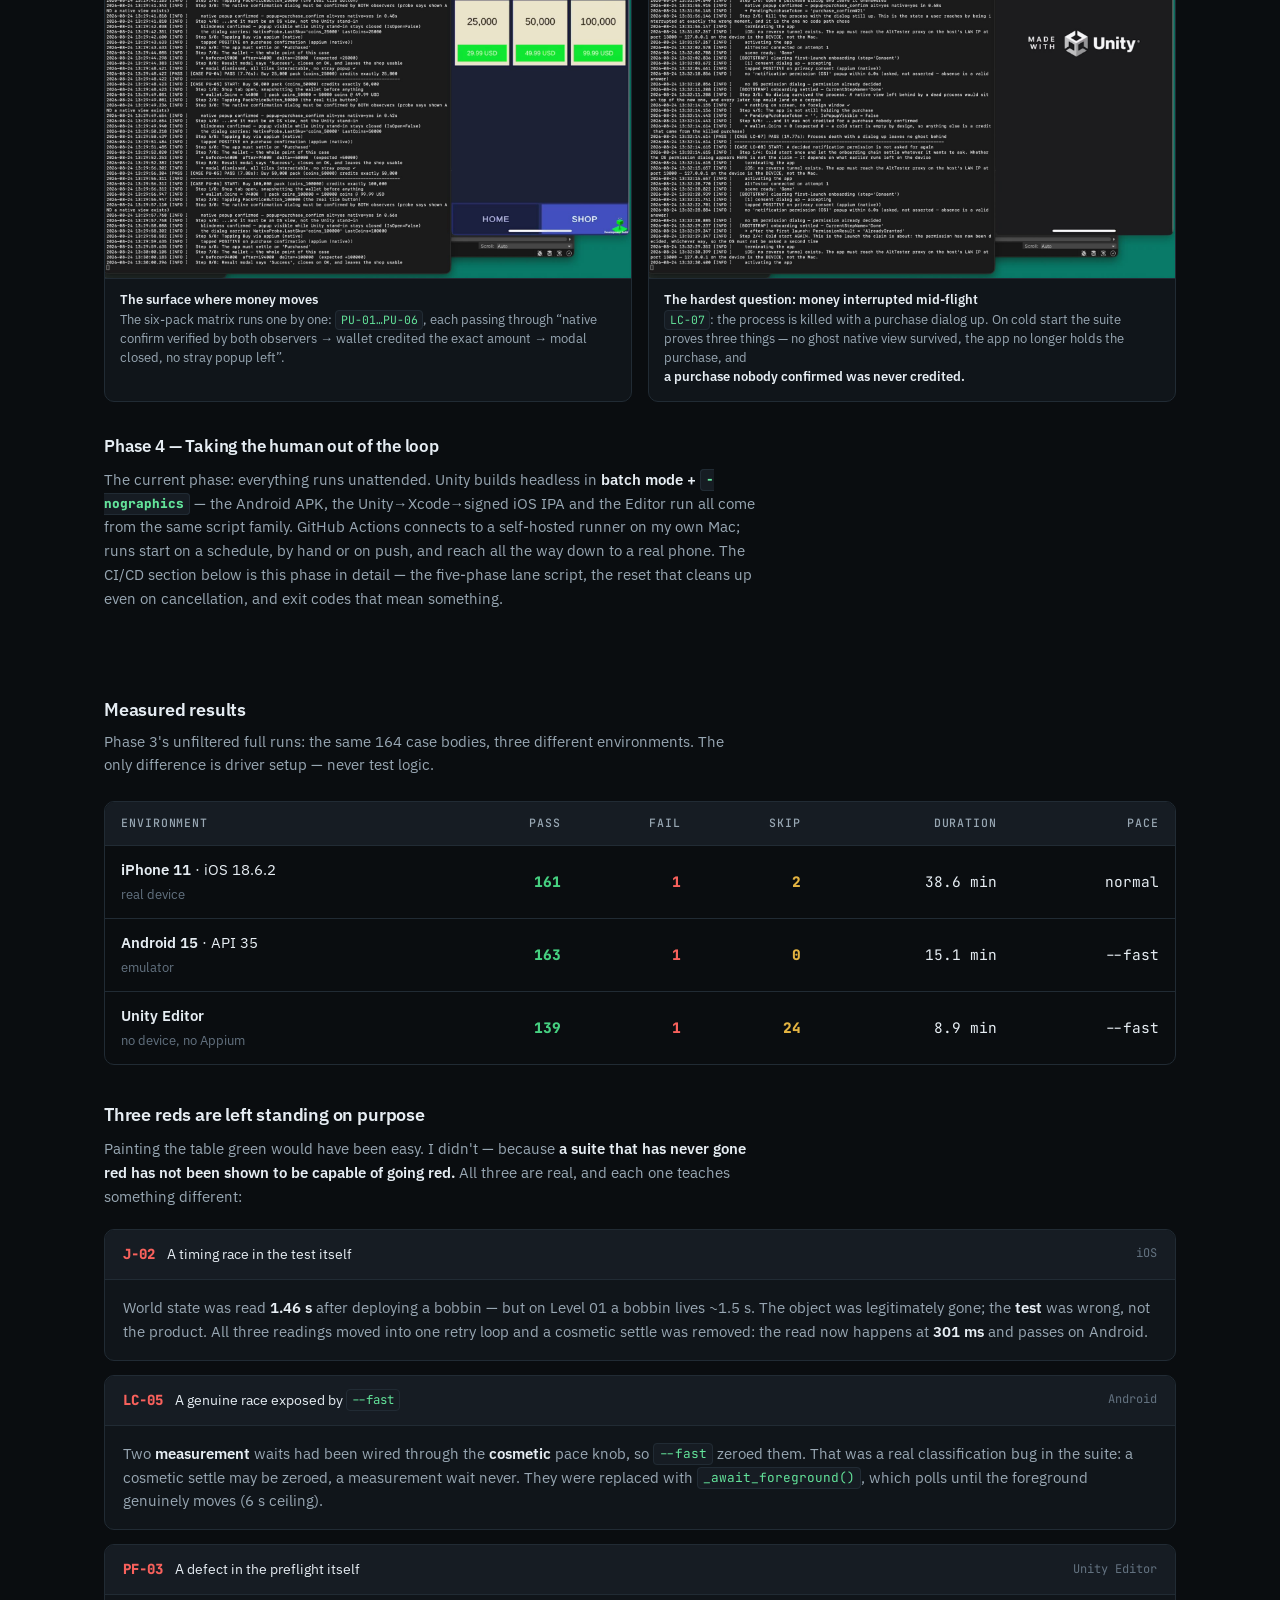
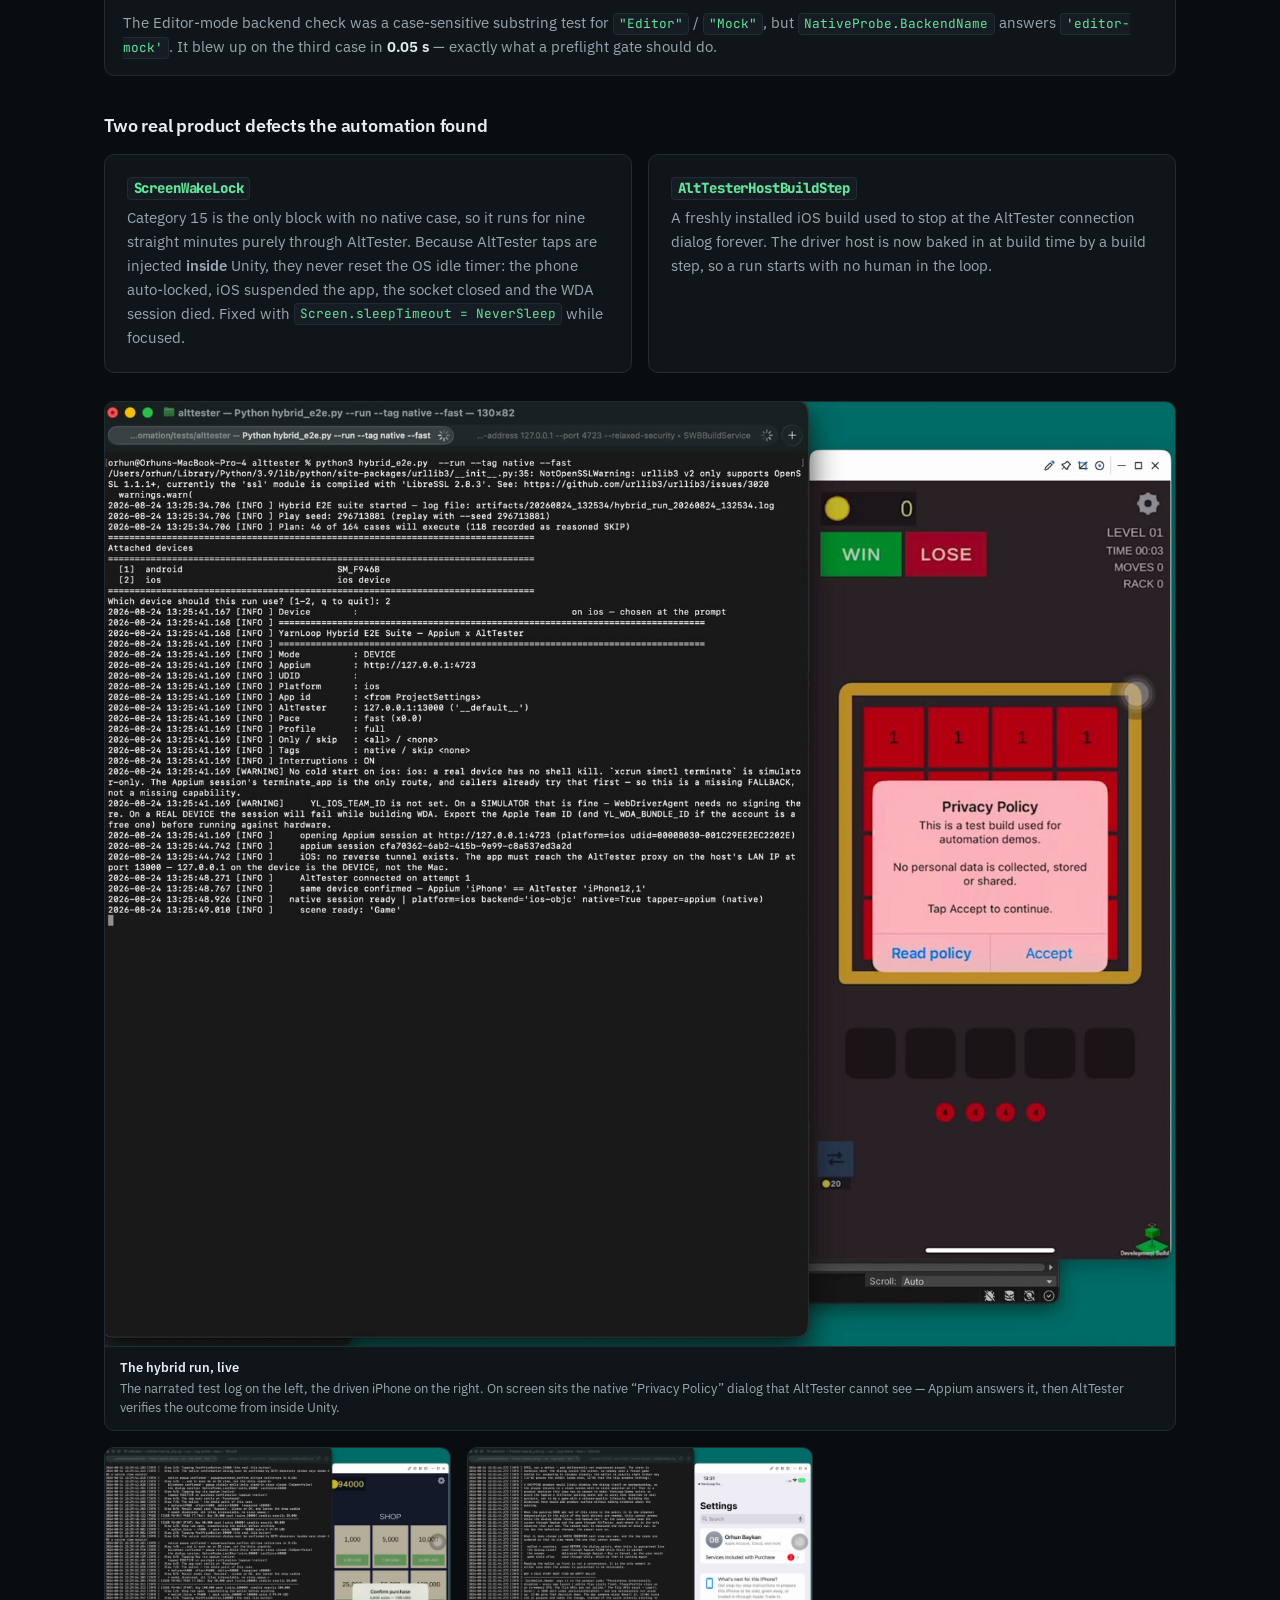
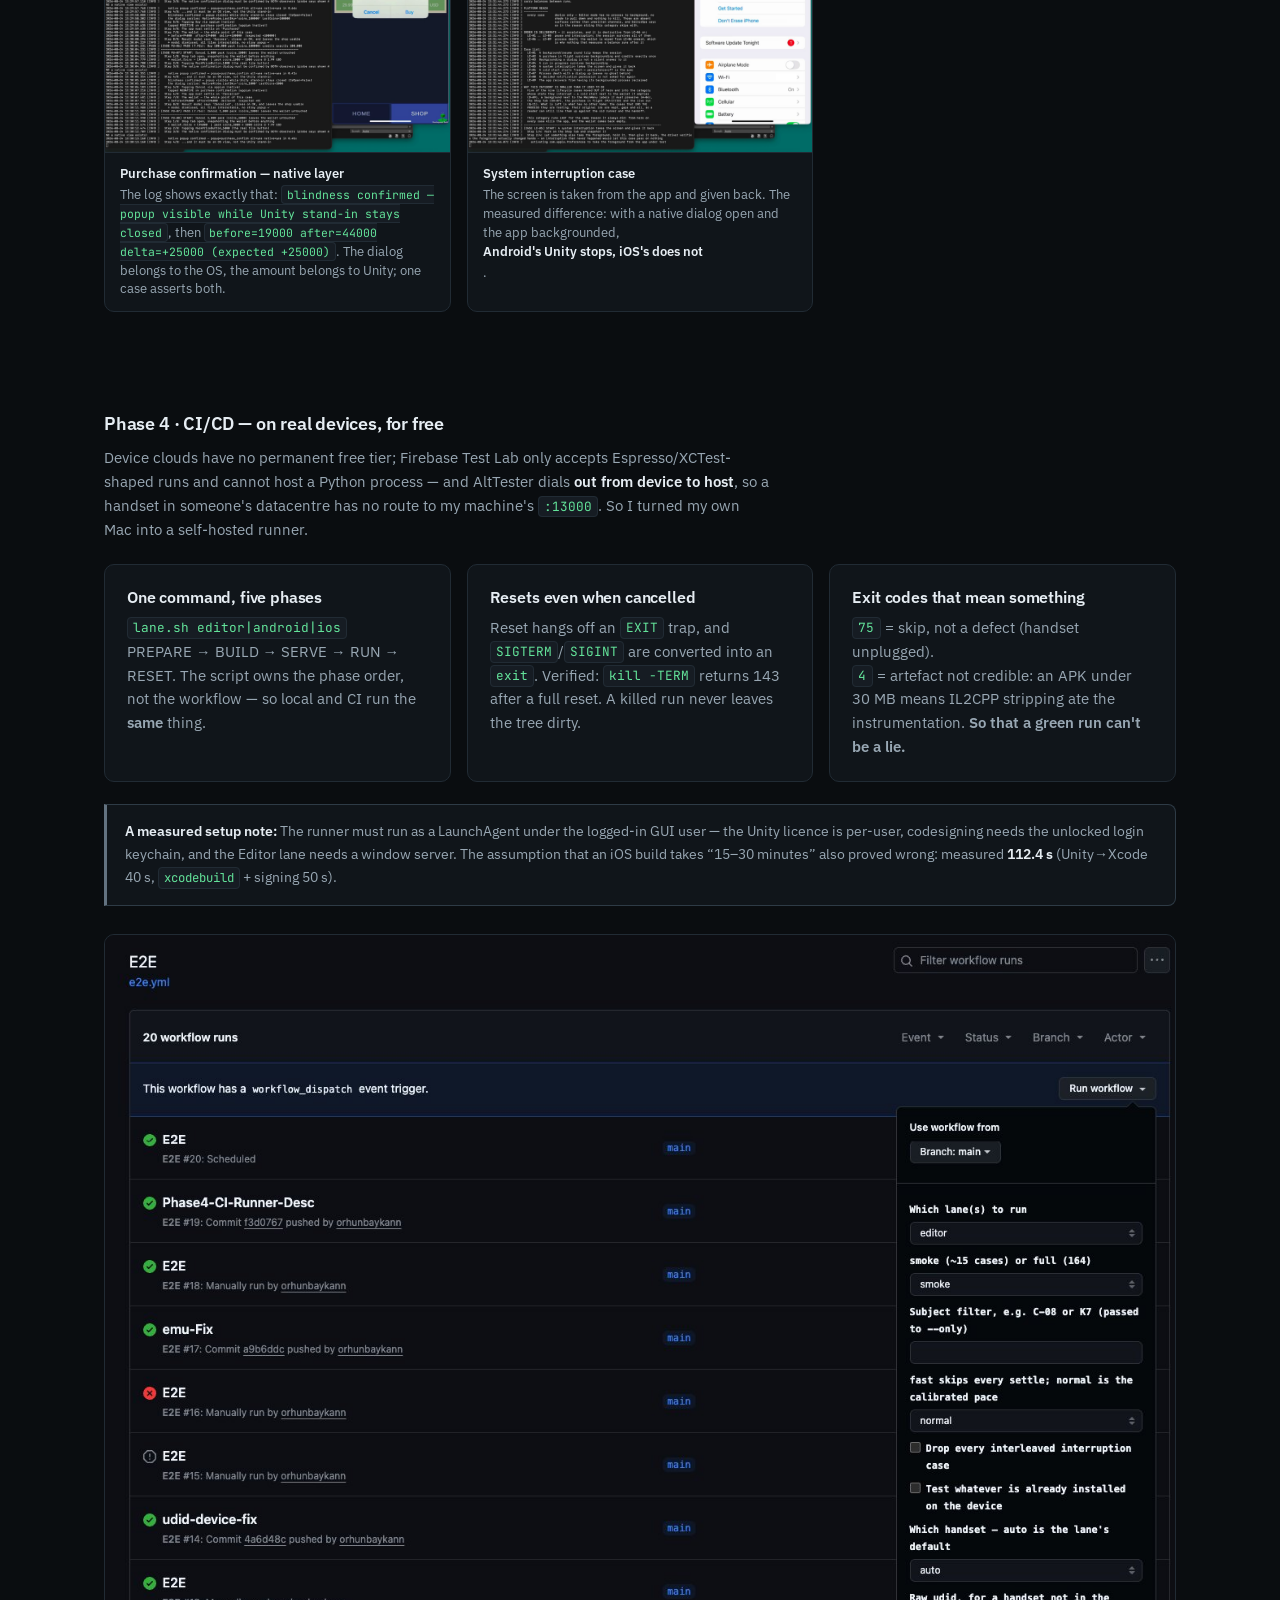
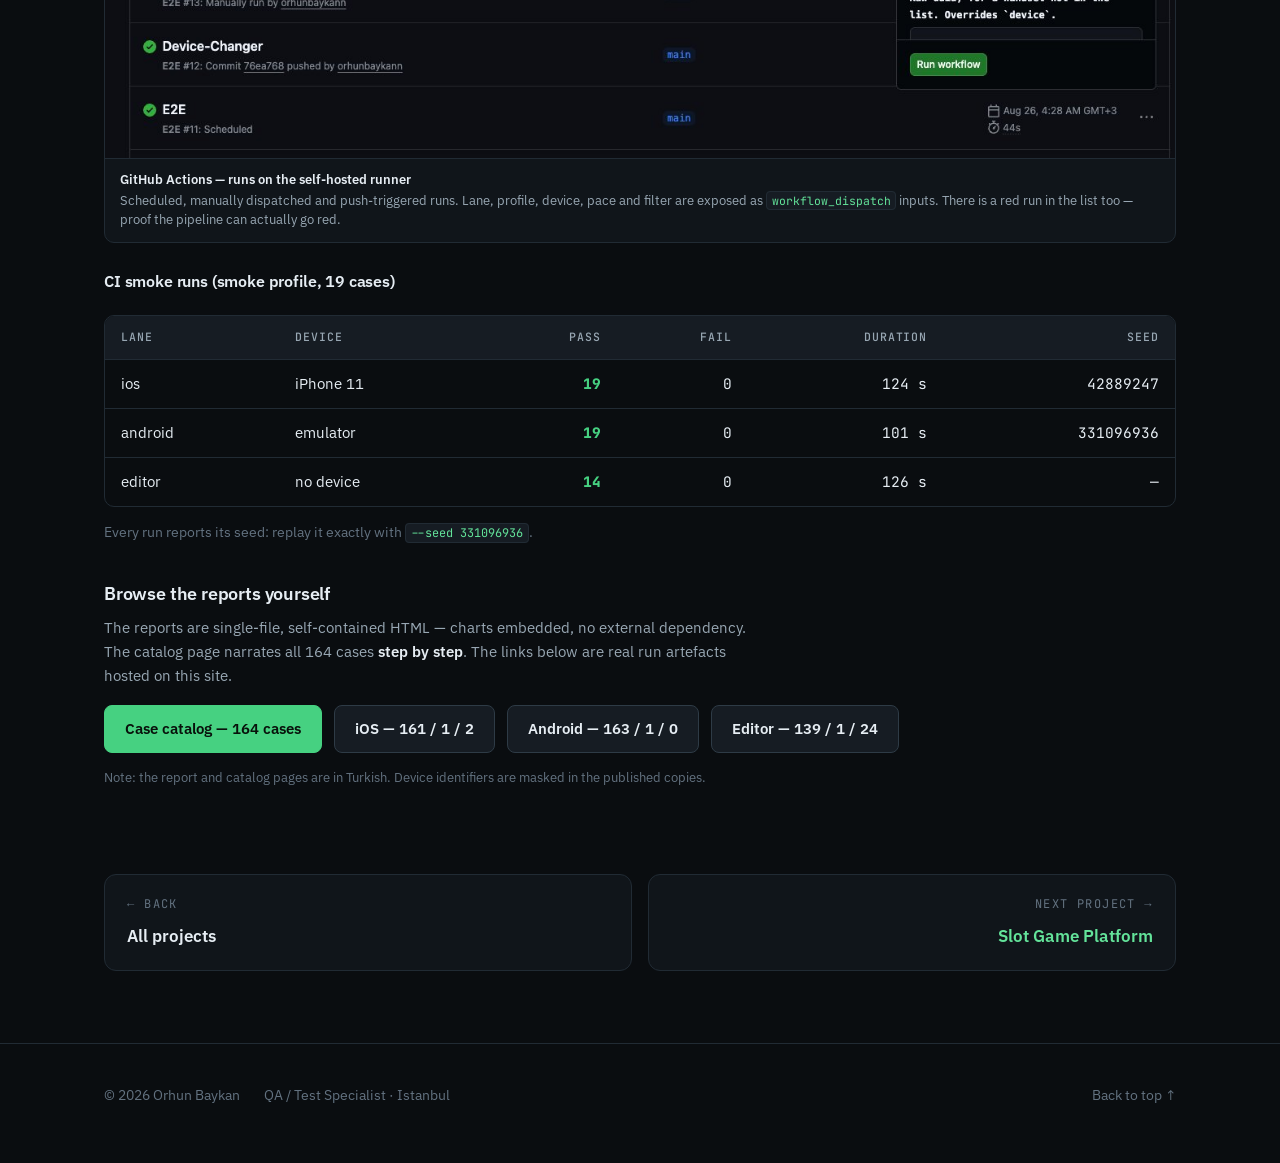
==== commit 4df979c7: "Minor-FIX" ====
--- a/projects/otomasyon/index.html
+++ b/projects/otomasyon/index.html
@@ -201,8 +201,8 @@
     <span data-lang="tr">Dört faz — kavram kanıtından headless CI'a</span><span data-lang="en">Four phases — from proof of concept to headless CI</span>
   </h3>
   <p style="color:var(--ink2);font-size:14.5px;max-width:74ch;margin-bottom:8px">
-    <span data-lang="tr">Bu altyapı tek seferde yazılmadı. Dört faz halinde evrildi ve her faz, bir sonrakine geçmeden önce kendi PoC raporu, cihaz üzerinde video kaydı ve ölçülmüş sonucuyla kapatıldı. Kapsam her fazda katlandı: 1 akıştan 116 senaryoya, oradan hibrit 164'e — ve bugün hepsini insansız koşan bir CI hattına.</span>
-    <span data-lang="en">This rig wasn't written in one go. It evolved in four phases, and each phase was closed out with its own PoC report, an on-device video recording and a measured result before the next one started. Scope compounded every phase: from 1 flow to 116 cases, then to the hybrid 164 — and today, a CI line that runs all of it unattended.</span>
+    <span data-lang="tr">Bu altyapı tek seferde yazılmadı. Dört faz halinde evrildi ve her faz, bir sonrakine geçmeden önce kendi PoC raporu, cihaz üzerinde video kaydı ve ölçülmüş sonucuyla kapatıldı. Kapsam her fazda katlandı — ve bugün hepsi insansız koşuyor.</span>
+    <span data-lang="en">This rig wasn't written in one go. It evolved in four phases, and each phase was closed out with its own PoC report, an on-device video recording and a measured result before the next one started. Scope compounded every phase — and today all of it runs unattended.</span>
   </p>
 
   <div class="tablewrap">
@@ -253,7 +253,7 @@
     <span data-lang="en">The first question is the most basic: can a Unity mobile game be played and verified unattended, through its APK on a real device? I wrote a 10-level dummy puzzle game and integrated the AltTester SDK. The Python script doesn't tap random coordinates: it <b style="color:var(--ink)">reads the game's internal data</b> — piece colors, target cells, rail state — picks the right piece and solves each level logically. All 10 levels completed unattended on a Samsung Z Fold5, every step logged and screenshotted.</span>
   </p>
   <div class="gallery">
-    <div class="shot">
+    <div class="shot wide">
       <video autoplay muted loop playsinline preload="metadata" aria-label="Phase 1 autonomous level solving on Z Fold5">
         <source src="../../assets/clips/qa-phase1-run.mp4" type="video/mp4">
       </video>
@@ -263,6 +263,8 @@
         <span data-lang="en">The deciding log on the left, the Z Fold5 on the right. The script solves the level and advances by itself.</span>
       </div>
     </div>
+  </div>
+  <div class="gallery" style="margin-top:0">
     <div class="shot">
       <a href="../../assets/img/qa-phase1-device.jpg" target="_blank" rel="noopener" class="zoom"><img src="../../assets/img/qa-phase1-device.jpg" alt="Terminal log and Z Fold5 solving level 8" loading="lazy"></a>
       <div class="cap">
@@ -290,7 +292,7 @@
     <span data-lang="en">The single flow grew into a structured smoke umbrella: <b style="color:var(--ink)">13 categories, 22 groups, 116 cases</b>. To support it, production-like meta layers were added to the game — a coin wallet (with a flying-coin animation and a credit-before-animation guarantee), a main menu, a settings window (paused via <code>Time.timeScale = 0</code> with a safety net), a Shuffle Booster, end screens, a Leave flow and spam-guards that collapse rapid double-taps into one action. Every category ends with its own baseline reset; three consecutive failures stop the run; random picks replay exactly via <code>--seed</code>. Each run leaves a log, JSON and a single-file offline HTML report. Last full run: <b style="color:var(--ink)">116/116 PASS in 827 s</b>. Most importantly: to prove the green meant something, <b style="color:var(--ink)">13 bugs were deliberately injected on a separate Err-Inject branch — one per category — and all 13 turned their target scenario red.</b> A suite that has never seen red can't be trusted; this one independently showed it could turn red.</span>
   </p>
   <div class="gallery">
-    <div class="shot">
+    <div class="shot wide">
       <video autoplay muted loop playsinline preload="metadata" aria-label="Phase 2 smoke suite driving the settings modal on device">
         <source src="../../assets/clips/qa-phase2-run.mp4" type="video/mp4">
       </video>
@@ -300,6 +302,8 @@
         <span data-lang="en">The suite opens the settings modal, drives each toggle, closes it and verifies the game didn't stay frozen — <code>finalized_smoke.py --fast</code>, on a real Samsung.</span>
       </div>
     </div>
+  </div>
+  <div class="gallery" style="margin-top:0">
     <div class="shot">
       <a href="../../assets/img/qa-phase2-settings.jpg" target="_blank" rel="noopener" class="zoom"><img src="../../assets/img/qa-phase2-settings.jpg" alt="Settings modal driven by the suite with narrated shuffle booster cases" loading="lazy"></a>
       <div class="cap">
@@ -323,11 +327,11 @@
     <span data-lang="tr">Faz 3 — İkinci sürücü ve üç ortam</span><span data-lang="en">Phase 3 — The second driver and three environments</span>
   </h3>
   <p style="color:var(--ink2);font-size:14.5px;max-width:74ch;margin-bottom:18px">
-    <span data-lang="tr">Faz 2'nin suite'i yalnızca Unity'nin çizdiğini görebiliyordu — oysa para native satın alma onayında hareket eder, izin native istemde verilir, state uygulama arka plana atıldığında kaybolur. Faz 3 bu kör noktayı ikinci sürücüyle kapattı; önce 4 kategori / 40 senaryoluk ayrı bir ara runner'da OS yüzeyi tek başına çalışıldı (PlatformOps seam'i, watchdog'lar ve satın alma matrisi orada doğdu), sonra hibrit suite kuruldu. Oyuna gerçek native katman eklendi: Android'de JNI ile <code>AlertDialog</code>, iOS'ta Objective-C ile <code>UIAlertController</code>, Editor'de stand-in. Bir popup artık <b style="color:var(--ink)">iki kaynaktan</b> doğrulanır — ürün kodu “açık” demeli <b>ve</b> ekranda bizim erişilebilirlik id'mizi taşıyan native görünüm olmalı; ikisinden yalnız birinin doğru olması bulgu sayılır. Sonuç bu sayfanın geri kalanının konusu: 18 kategori, 164 senaryo, 744 adım; iOS, Android ve cihazsız Editor'de filtresiz tam koşum.</span>
-    <span data-lang="en">Phase 2's suite could only see what Unity draws — yet money moves in a native purchase confirmation, permission is granted in a native prompt, state is lost when the app is backgrounded. Phase 3 closed that blind spot with a second driver; the OS surface was first worked alone in a separate interim runner of 4 categories / 40 cases (the PlatformOps seam, the watchdogs and the purchase matrix were born there), then the hybrid suite was built. The game gained a genuinely native layer: <code>AlertDialog</code> via JNI on Android, <code>UIAlertController</code> via Objective-C on iOS, a stand-in in the Editor. A popup is now verified <b style="color:var(--ink)">from two sources</b> — product code must say “open” <b>and</b> a native view carrying our accessibility id must be on screen; only one of the two being true counts as a finding. The result is what the rest of this page is about: 18 categories, 164 cases, 744 steps; unfiltered full runs on iOS, Android and the device-less Editor.</span>
+    <span data-lang="tr">Faz 2'nin suite'i yalnızca Unity'nin çizdiğini görebiliyordu — oysa para native satın alma onayında hareket eder, izin native istemde verilir, state uygulama arka plana atıldığında kaybolur. Faz 3 bu kör noktayı ikinci sürücüyle kapattı; önce 4 kategori / 40 senaryoluk ayrı bir ara runner'da OS yüzeyi tek başına çalışıldı (PlatformOps seam'i, watchdog'lar ve satın alma matrisi orada doğdu), sonra hibrit suite kuruldu. Oyuna gerçek native katman eklendi: Android'de JNI ile <code>AlertDialog</code>, iOS'ta Objective-C ile <code>UIAlertController</code>, Editor'de stand-in. Bir popup artık <b style="color:var(--ink)">iki kaynaktan</b> doğrulanır — ürün kodu “açık” demeli <b>ve</b> ekranda bizim erişilebilirlik id'mizi taşıyan native görünüm olmalı; ikisinden yalnız birinin doğru olması bulgu sayılır. Sonucu — hibrit suite'i ve üç ortamdaki tam koşumlarını — bu sayfanın geri kalanı anlatıyor.</span>
+    <span data-lang="en">Phase 2's suite could only see what Unity draws — yet money moves in a native purchase confirmation, permission is granted in a native prompt, state is lost when the app is backgrounded. Phase 3 closed that blind spot with a second driver; the OS surface was first worked alone in a separate interim runner of 4 categories / 40 cases (the PlatformOps seam, the watchdogs and the purchase matrix were born there), then the hybrid suite was built. The game gained a genuinely native layer: <code>AlertDialog</code> via JNI on Android, <code>UIAlertController</code> via Objective-C on iOS, a stand-in in the Editor. A popup is now verified <b style="color:var(--ink)">from two sources</b> — product code must say “open” <b>and</b> a native view carrying our accessibility id must be on screen; only one of the two being true counts as a finding. The result — the hybrid suite and its full runs across three environments — is what the rest of this page tells.</span>
   </p>
   <div class="gallery">
-    <div class="shot">
+    <div class="shot wide">
       <video autoplay muted loop playsinline preload="metadata" aria-label="Phase 3 native purchase matrix running on iPhone">
         <source src="../../assets/clips/qa-phase3-purchase.mp4" type="video/mp4">
       </video>
@@ -337,6 +341,8 @@
         <span data-lang="en">Each pack in turn: the native confirmation appears, Appium answers it, AltTester measures the wallet delta from inside Unity — <code>before=44000 after=94000 delta=+50000</code>.</span>
       </div>
     </div>
+  </div>
+  <div class="gallery" style="margin-top:0">
     <div class="shot">
       <a href="../../assets/img/qa-phase3-purchase.jpg" target="_blank" rel="noopener" class="zoom"><img src="../../assets/img/qa-phase3-purchase.jpg" alt="Purchase successful modal with narrated purchase matrix log" loading="lazy"></a>
       <div class="cap">
@@ -349,8 +355,8 @@
       <a href="../../assets/img/qa-phase3-coldstart.jpg" target="_blank" rel="noopener" class="zoom"><img src="../../assets/img/qa-phase3-coldstart.jpg" alt="Cold start after process kill with a purchase dialog left open" loading="lazy"></a>
       <div class="cap">
         <b><span data-lang="tr">En zor soru: yarıda kesilen para</span><span data-lang="en">The hardest question: money interrupted mid-flight</span></b>
-        <span data-lang="tr"><code>LC-07</code>: satın alma diyaloğu açıkken süreç öldürülür. Soğuk açılışta suite üç şeyi kanıtlar — ekranda hayalet native görünüm kalmadı, uygulama satın almayı hâlâ tutmuyor ve <b>kimsenin onaylamadığı satın alma cüzdana yazılmadı</b>.</span>
-        <span data-lang="en"><code>LC-07</code>: the process is killed with a purchase dialog up. On cold start the suite proves three things — no ghost native view survived, the app no longer holds the purchase, and <b>a purchase nobody confirmed was never credited</b>.</span>
+        <span data-lang="tr"><code>LC-07</code>: satın alma diyaloğu açıkken süreç öldürülür. Soğuk açılışta suite üç şeyi kanıtlar — ekranda hayalet native görünüm kalmadı, uygulama satın almayı hâlâ tutmuyor ve <b>kimsenin onaylamadığı satın alma cüzdana yazılmadı.</b></span>
+        <span data-lang="en"><code>LC-07</code>: the process is killed with a purchase dialog up. On cold start the suite proves three things — no ghost native view survived, the app no longer holds the purchase, and <b>a purchase nobody confirmed was never credited.</b></span>
       </div>
     </div>
   </div>
@@ -360,8 +366,8 @@
     <span data-lang="tr">Faz 4 — İnsanı döngüden çıkarmak</span><span data-lang="en">Phase 4 — Taking the human out of the loop</span>
   </h3>
   <p style="color:var(--ink2);font-size:14.5px;max-width:74ch">
-    <span data-lang="tr">Bugünkü faz: her şeyin insansız koşması. Unity <b style="color:var(--ink)">batch-mode + <code>-nographics</code></b> ile başsız derlenir — Android APK'sı, Unity→Xcode→imzalı iOS IPA'sı ve Editor koşumu aynı script ailesinden çıkar. GitHub Actions, kendi Mac'imdeki self-hosted runner'a bağlanır; koşumlar zamanlanmış, elle tetiklenen (<code>workflow_dispatch</code> girdileriyle lane/cihaz/hız/filtre seçilerek) ya da push ile başlar ve gerçek telefona kadar iner. Aşağıdaki CI/CD bölümü bu fazın ayrıntısıdır — beş fazlı lane script'i, iptalde bile temizleyen reset ve anlamlı çıkış kodlarıyla.</span>
-    <span data-lang="en">The current phase: everything runs unattended. Unity builds headless in <b style="color:var(--ink)">batch mode + <code>-nographics</code></b> — the Android APK, the Unity→Xcode→signed iOS IPA and the Editor run all come from the same script family. GitHub Actions connects to a self-hosted runner on my own Mac; runs start on a schedule, by hand (<code>workflow_dispatch</code> inputs picking lane/device/pace/filter) or on push, and reach all the way down to a real phone. The CI/CD section below is this phase in detail — the five-phase lane script, the reset that cleans up even on cancellation, and exit codes that mean something.</span>
+    <span data-lang="tr">Bugünkü faz: her şeyin insansız koşması. Unity <b style="color:var(--ink)">batch-mode + <code>-nographics</code></b> ile başsız derlenir — Android APK'sı, Unity→Xcode→imzalı iOS IPA'sı ve Editor koşumu aynı script ailesinden çıkar. GitHub Actions, kendi Mac'imdeki self-hosted runner'a bağlanır; koşumlar zamanlanmış, elle tetiklenen ya da push ile başlar ve gerçek telefona kadar iner. Aşağıdaki CI/CD bölümü bu fazın ayrıntısıdır — beş fazlı lane script'i, iptalde bile temizleyen reset ve anlamlı çıkış kodlarıyla.</span>
+    <span data-lang="en">The current phase: everything runs unattended. Unity builds headless in <b style="color:var(--ink)">batch mode + <code>-nographics</code></b> — the Android APK, the Unity→Xcode→signed iOS IPA and the Editor run all come from the same script family. GitHub Actions connects to a self-hosted runner on my own Mac; runs start on a schedule, by hand or on push, and reach all the way down to a real phone. The CI/CD section below is this phase in detail — the five-phase lane script, the reset that cleans up even on cancellation, and exit codes that mean something.</span>
   </p>
 </div>
 </section>
@@ -498,8 +504,8 @@
     <span data-lang="tr">Faz 4 · CI/CD — gerçek cihazlarda, ücretsiz</span><span data-lang="en">Phase 4 · CI/CD — on real devices, for free</span>
   </h3>
   <p style="color:var(--ink2);font-size:14.5px;max-width:74ch">
-    <span data-lang="tr">Cihaz bulutlarının kalıcı ücretsiz katmanı yok; Firebase Test Lab yalnızca Espresso/XCTest türü koşumları kabul ediyor ve host tarafında bir Python süreci çalıştıramıyor — üstelik AltTester bağlantıyı <b style="color:var(--ink)">cihazdan host'a doğru</b> kuruyor, yani bir veri merkezindeki telefonun benim makinemin <code>:13000</code> portuna rotası yok. Bu yüzden kendi Mac'imi self-hosted runner yaptım. Derlemeler Unity'nin batch-mode + <code>-nographics</code> başsız hattından çıkar: Android APK'sı, imzalı iOS IPA'sı ve Editor koşumu — üçü de ekransız, insansız.</span>
-    <span data-lang="en">Device clouds have no permanent free tier; Firebase Test Lab only accepts Espresso/XCTest-shaped runs and cannot host a Python process — and AltTester dials <b style="color:var(--ink)">out from device to host</b>, so a handset in someone's datacentre has no route to my machine's <code>:13000</code>. So I turned my own Mac into a self-hosted runner. Builds come out of Unity's batch-mode + <code>-nographics</code> headless line: the Android APK, the signed iOS IPA and the Editor run — all three screenless, unattended.</span>
+    <span data-lang="tr">Cihaz bulutlarının kalıcı ücretsiz katmanı yok; Firebase Test Lab yalnızca Espresso/XCTest türü koşumları kabul ediyor ve host tarafında bir Python süreci çalıştıramıyor — üstelik AltTester bağlantıyı <b style="color:var(--ink)">cihazdan host'a doğru</b> kuruyor, yani bir veri merkezindeki telefonun benim makinemin <code>:13000</code> portuna rotası yok. Bu yüzden kendi Mac'imi self-hosted runner yaptım.</span>
+    <span data-lang="en">Device clouds have no permanent free tier; Firebase Test Lab only accepts Espresso/XCTest-shaped runs and cannot host a Python process — and AltTester dials <b style="color:var(--ink)">out from device to host</b>, so a handset in someone's datacentre has no route to my machine's <code>:13000</code>. So I turned my own Mac into a self-hosted runner.</span>
   </p>
 
   <div class="grid3" style="margin:22px 0">
--- a/assets/css/site.css
+++ b/assets/css/site.css
@@ -258,6 +258,7 @@
 .shot{background:var(--bg2); border:1px solid var(--line); border-radius:10px; overflow:hidden}
 .shot img{width:100%; border-bottom:1px solid var(--line); display:block}
 .shot video{width:100%; border-bottom:1px solid var(--line); display:block; background:#000}
+.shot.wide video{max-height:620px; object-fit:contain}
 .shot a.zoom{display:block; cursor:zoom-in}
 .shot a.zoom:hover{opacity:.92}
 .shot .cap{padding:12px 15px; font-size:13px; color:var(--ink2); line-height:1.45}
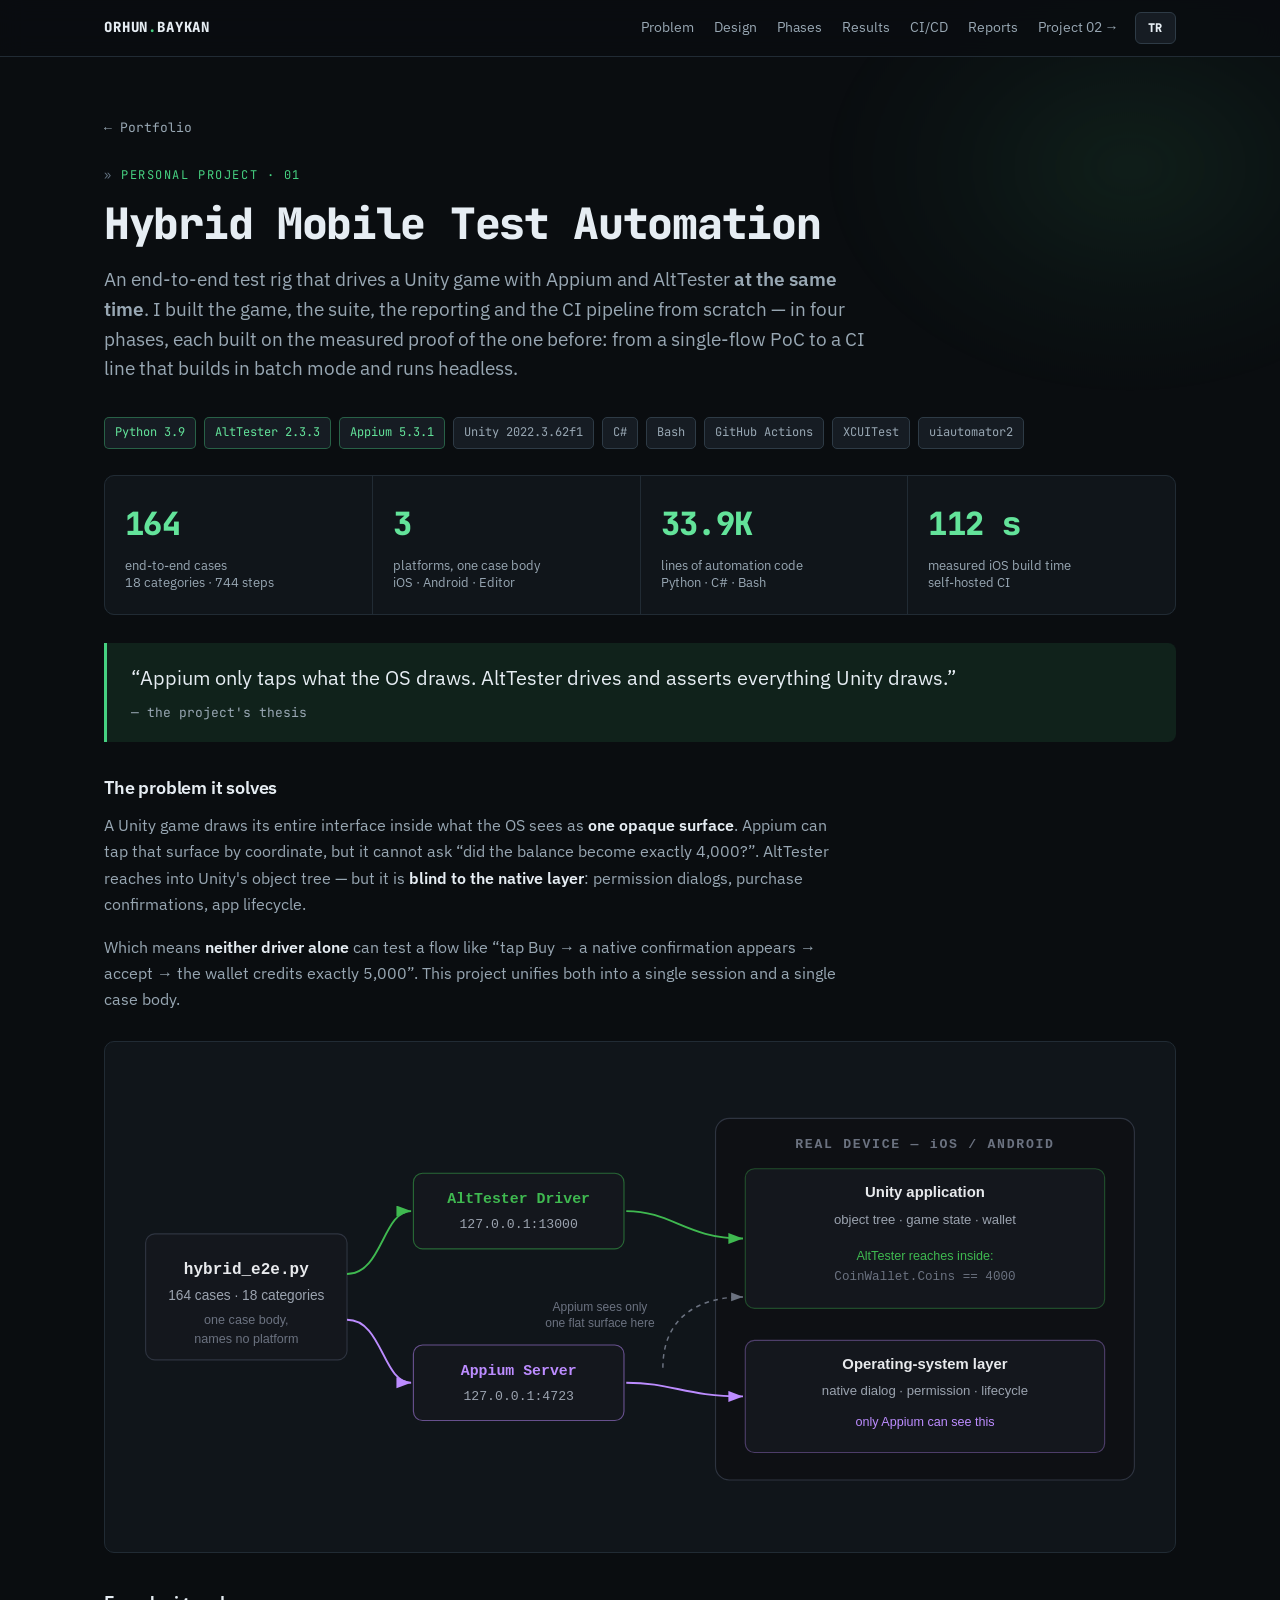
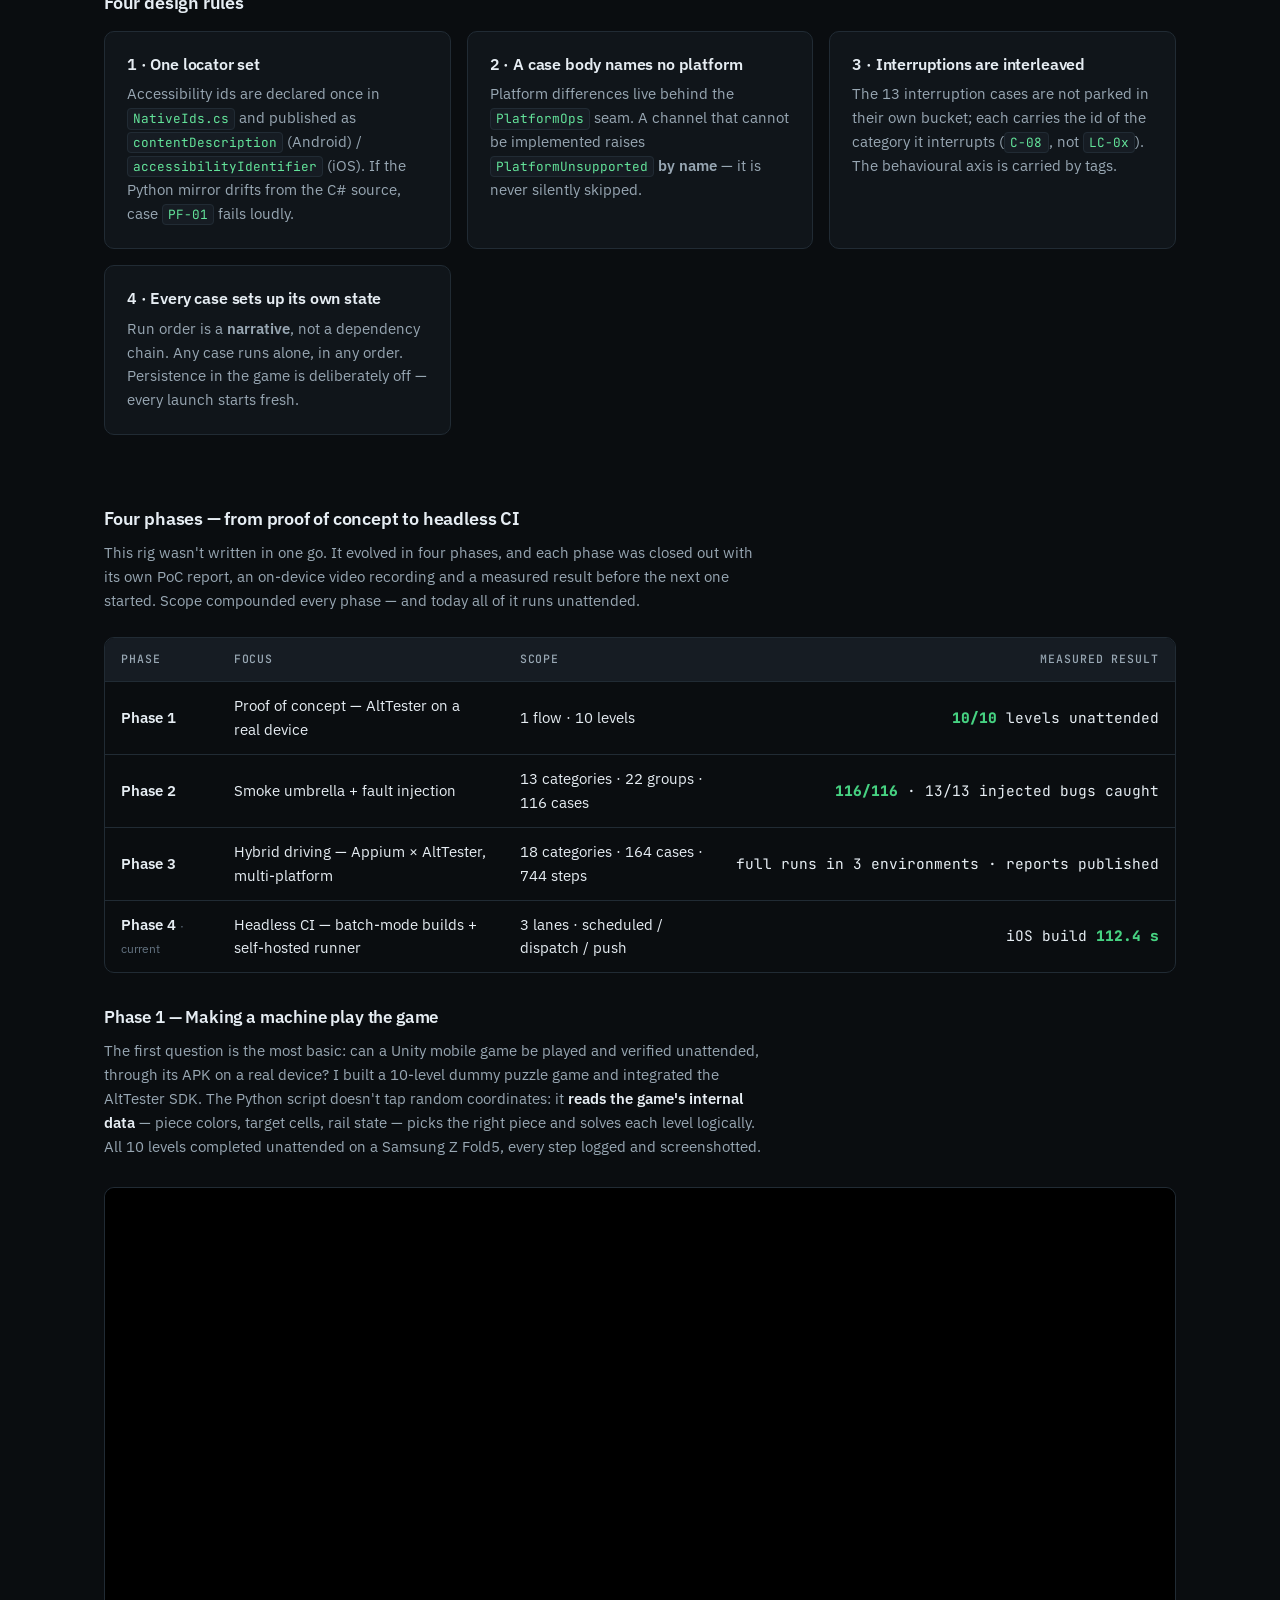
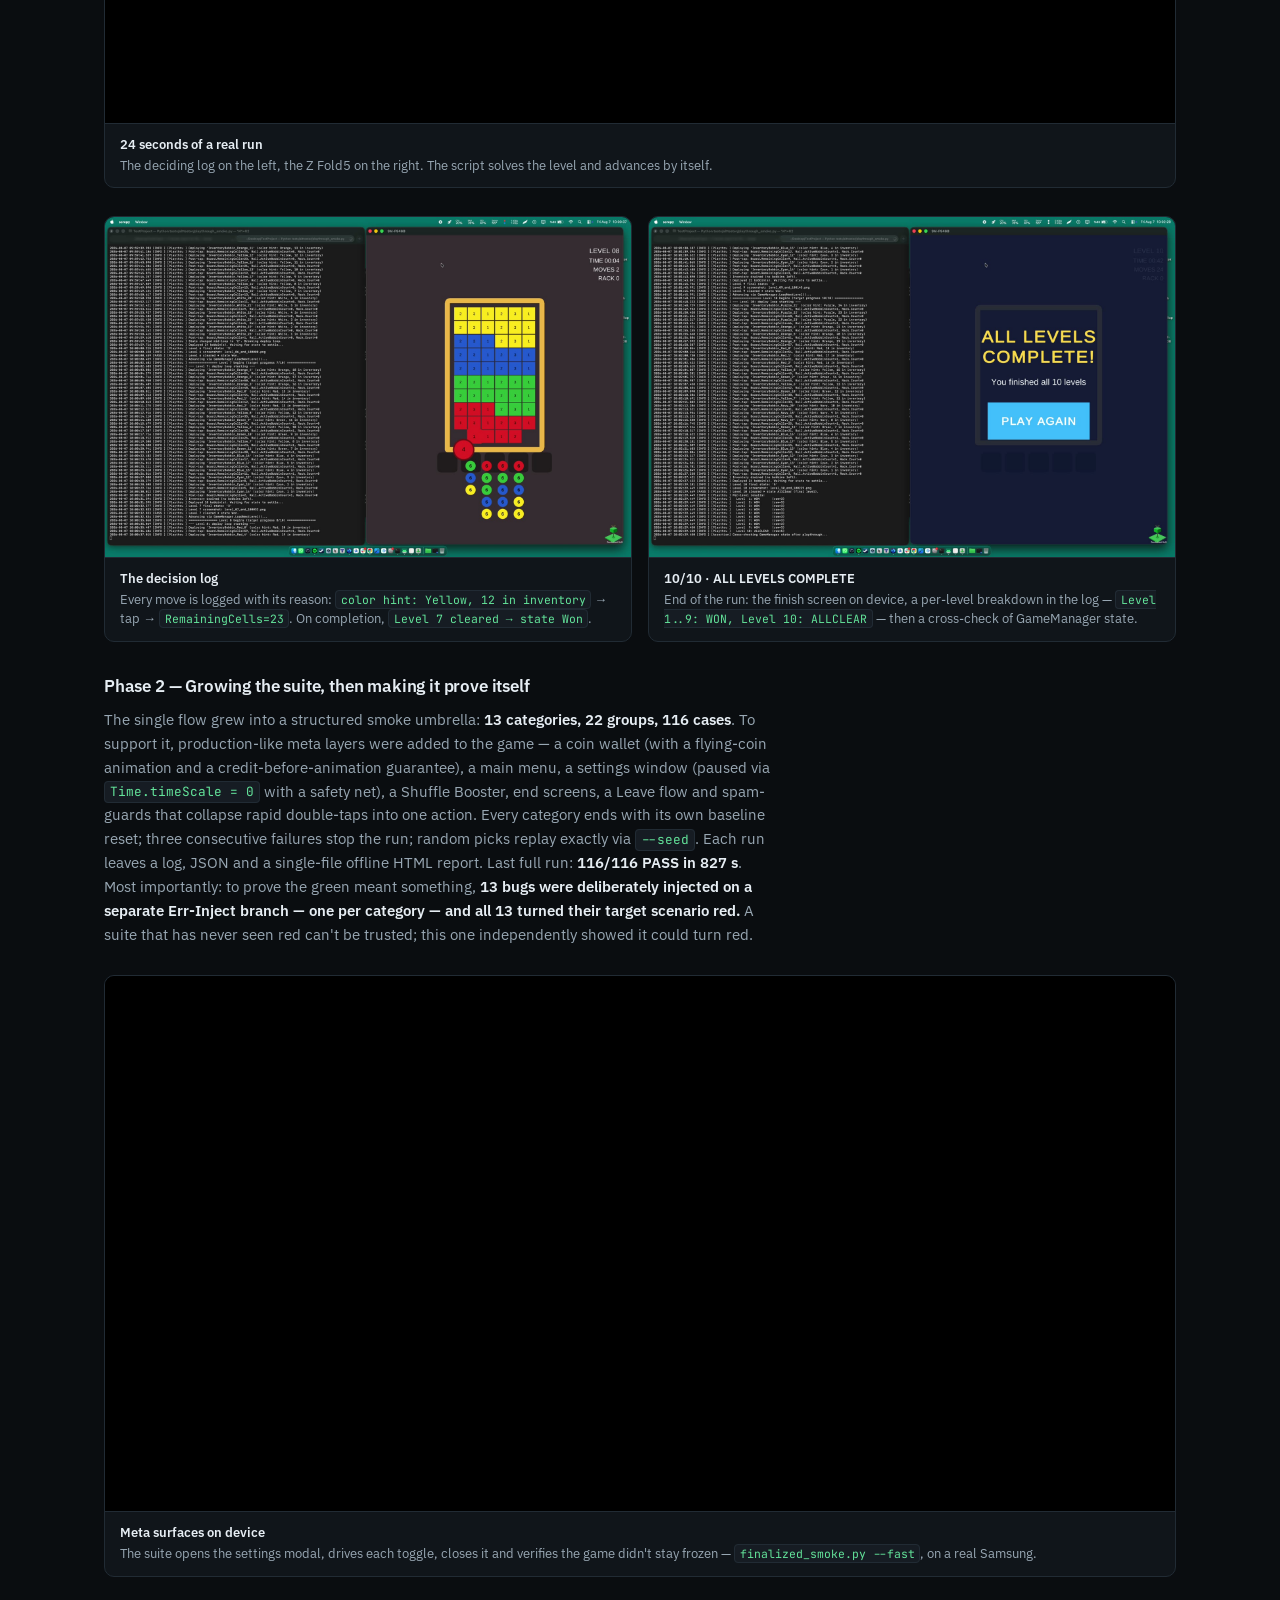
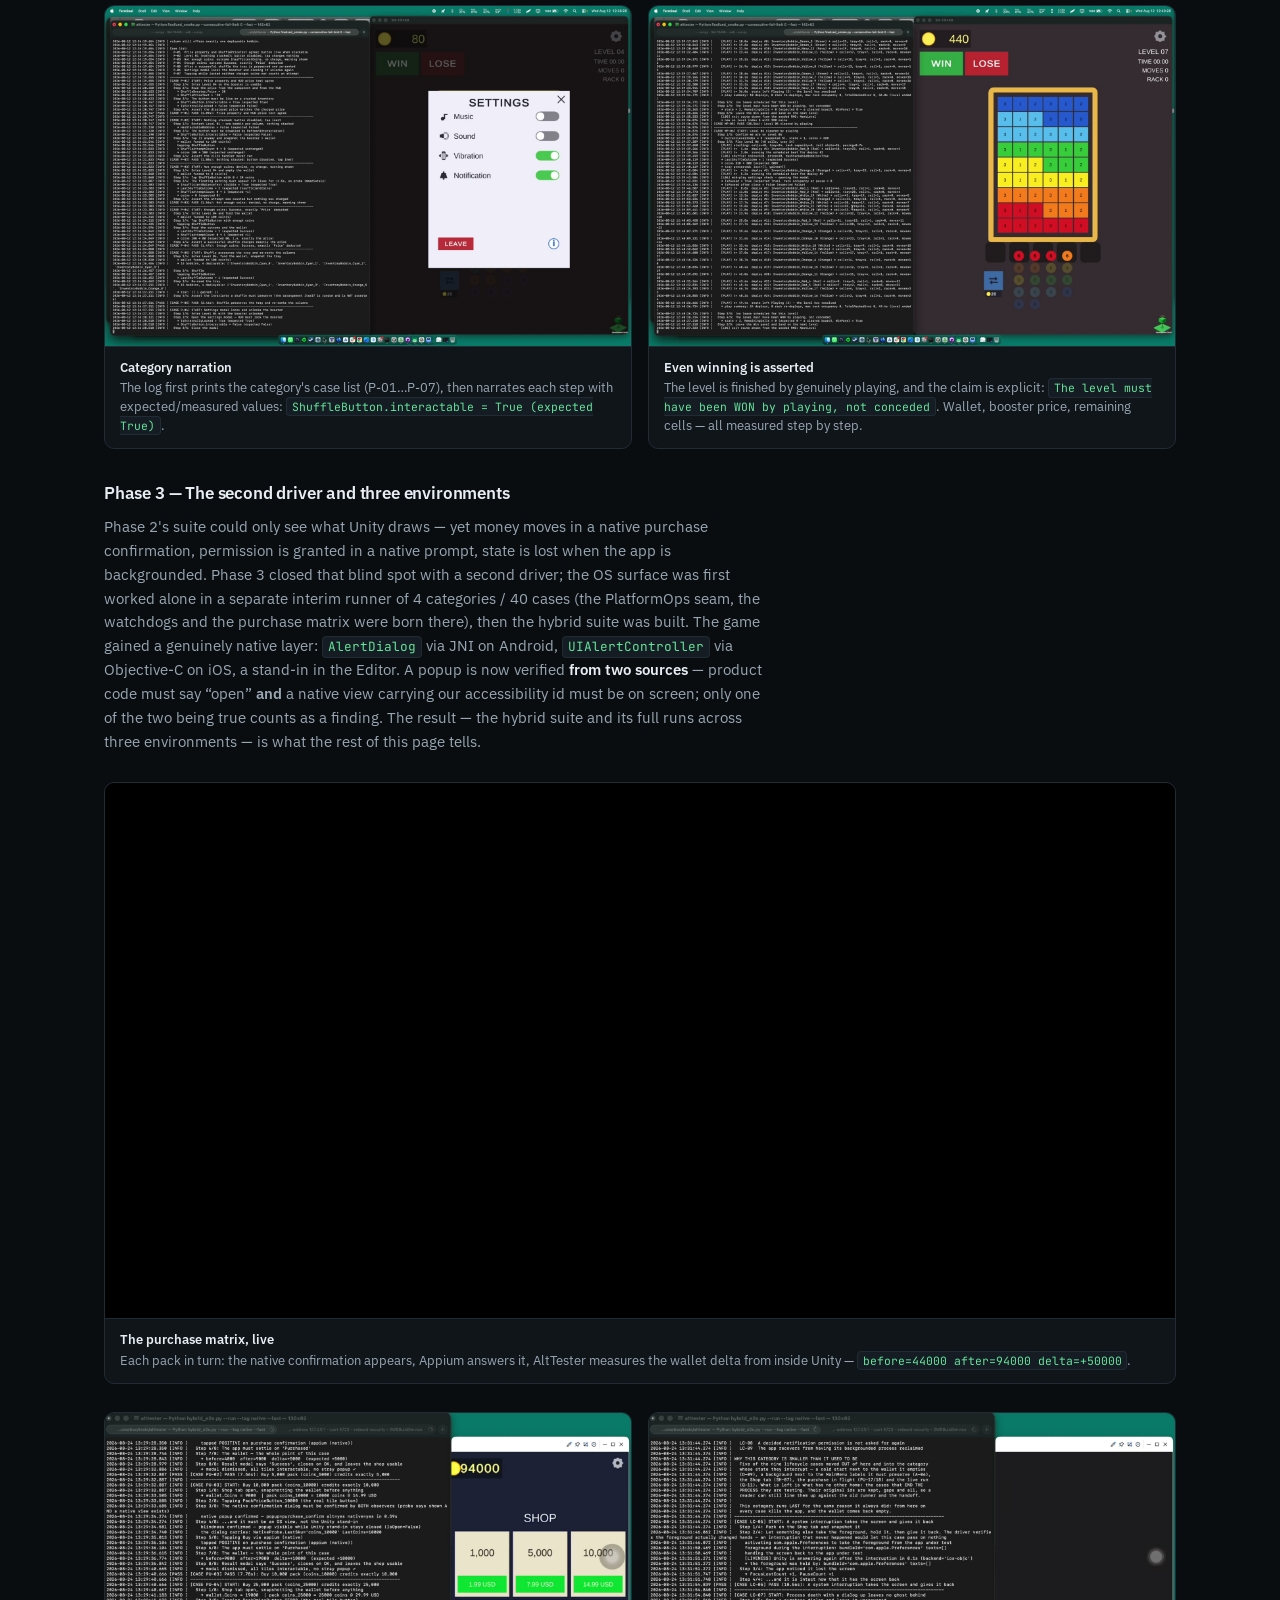
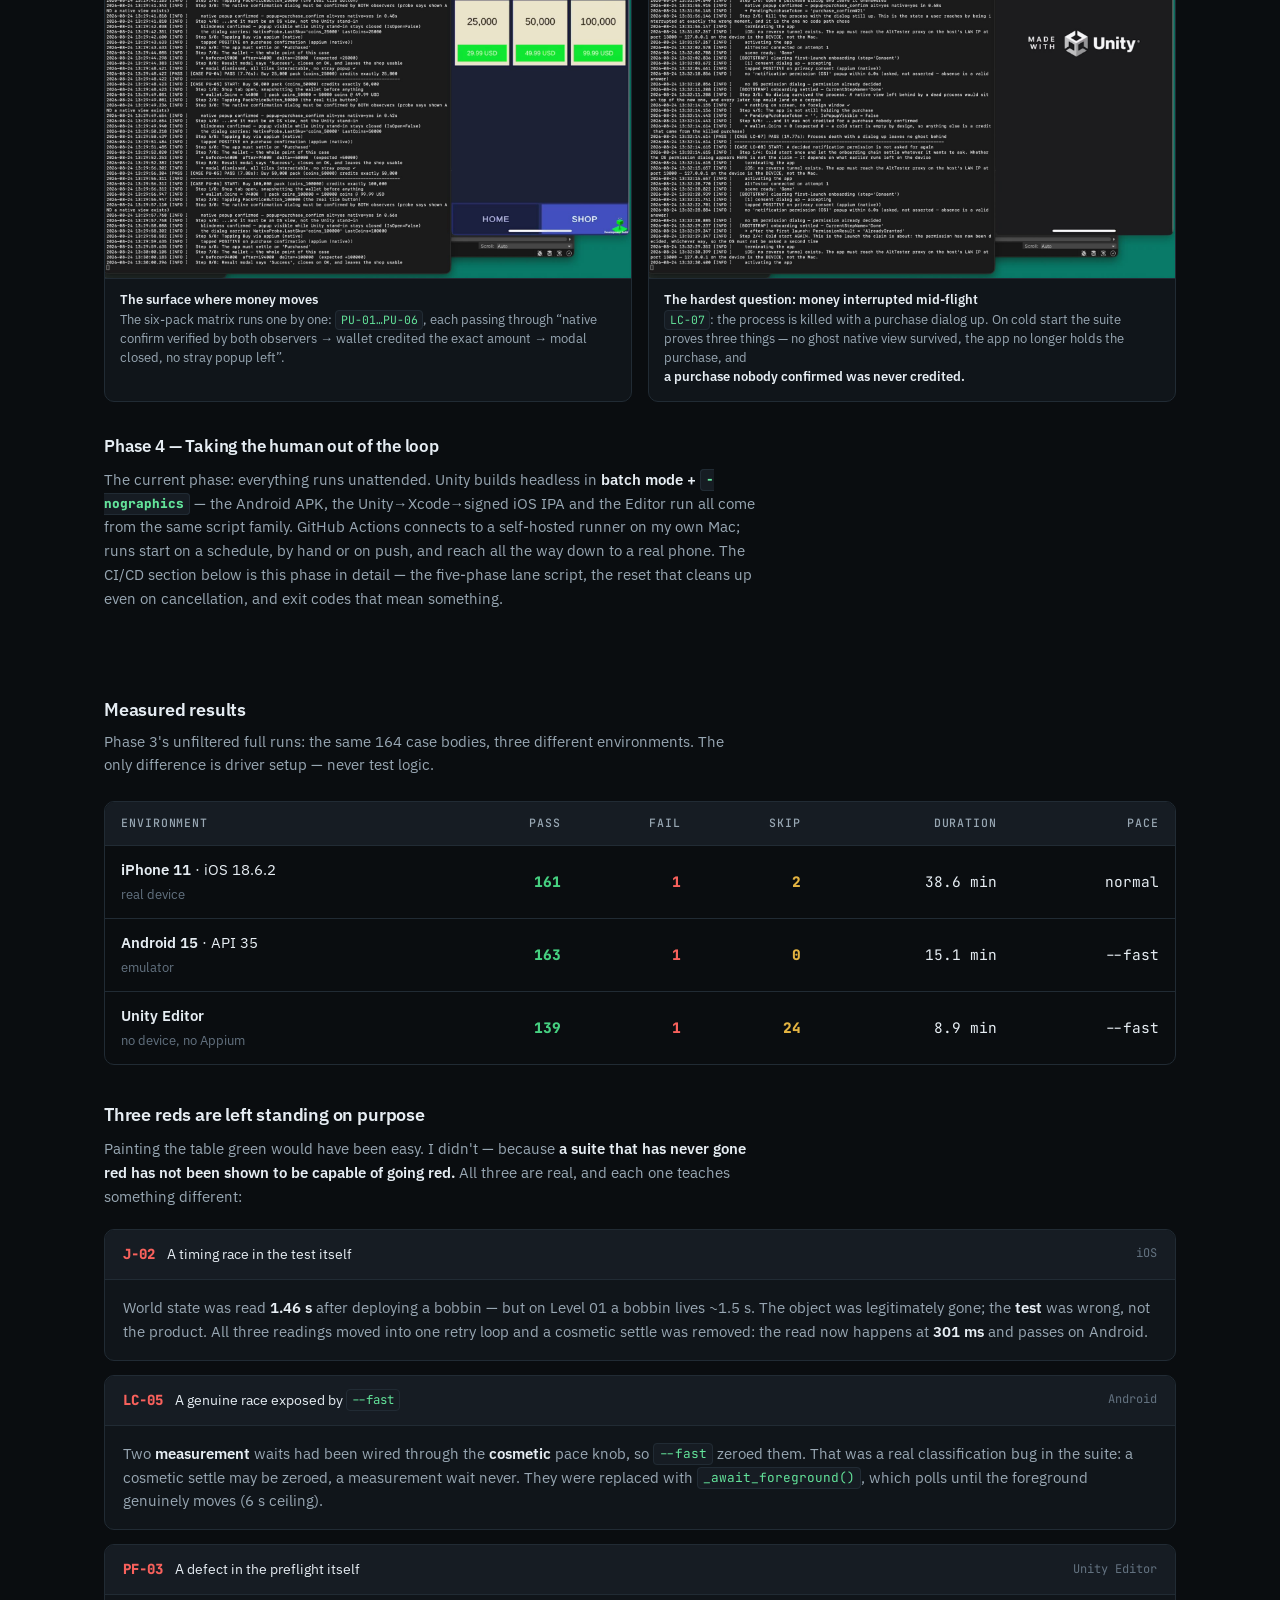
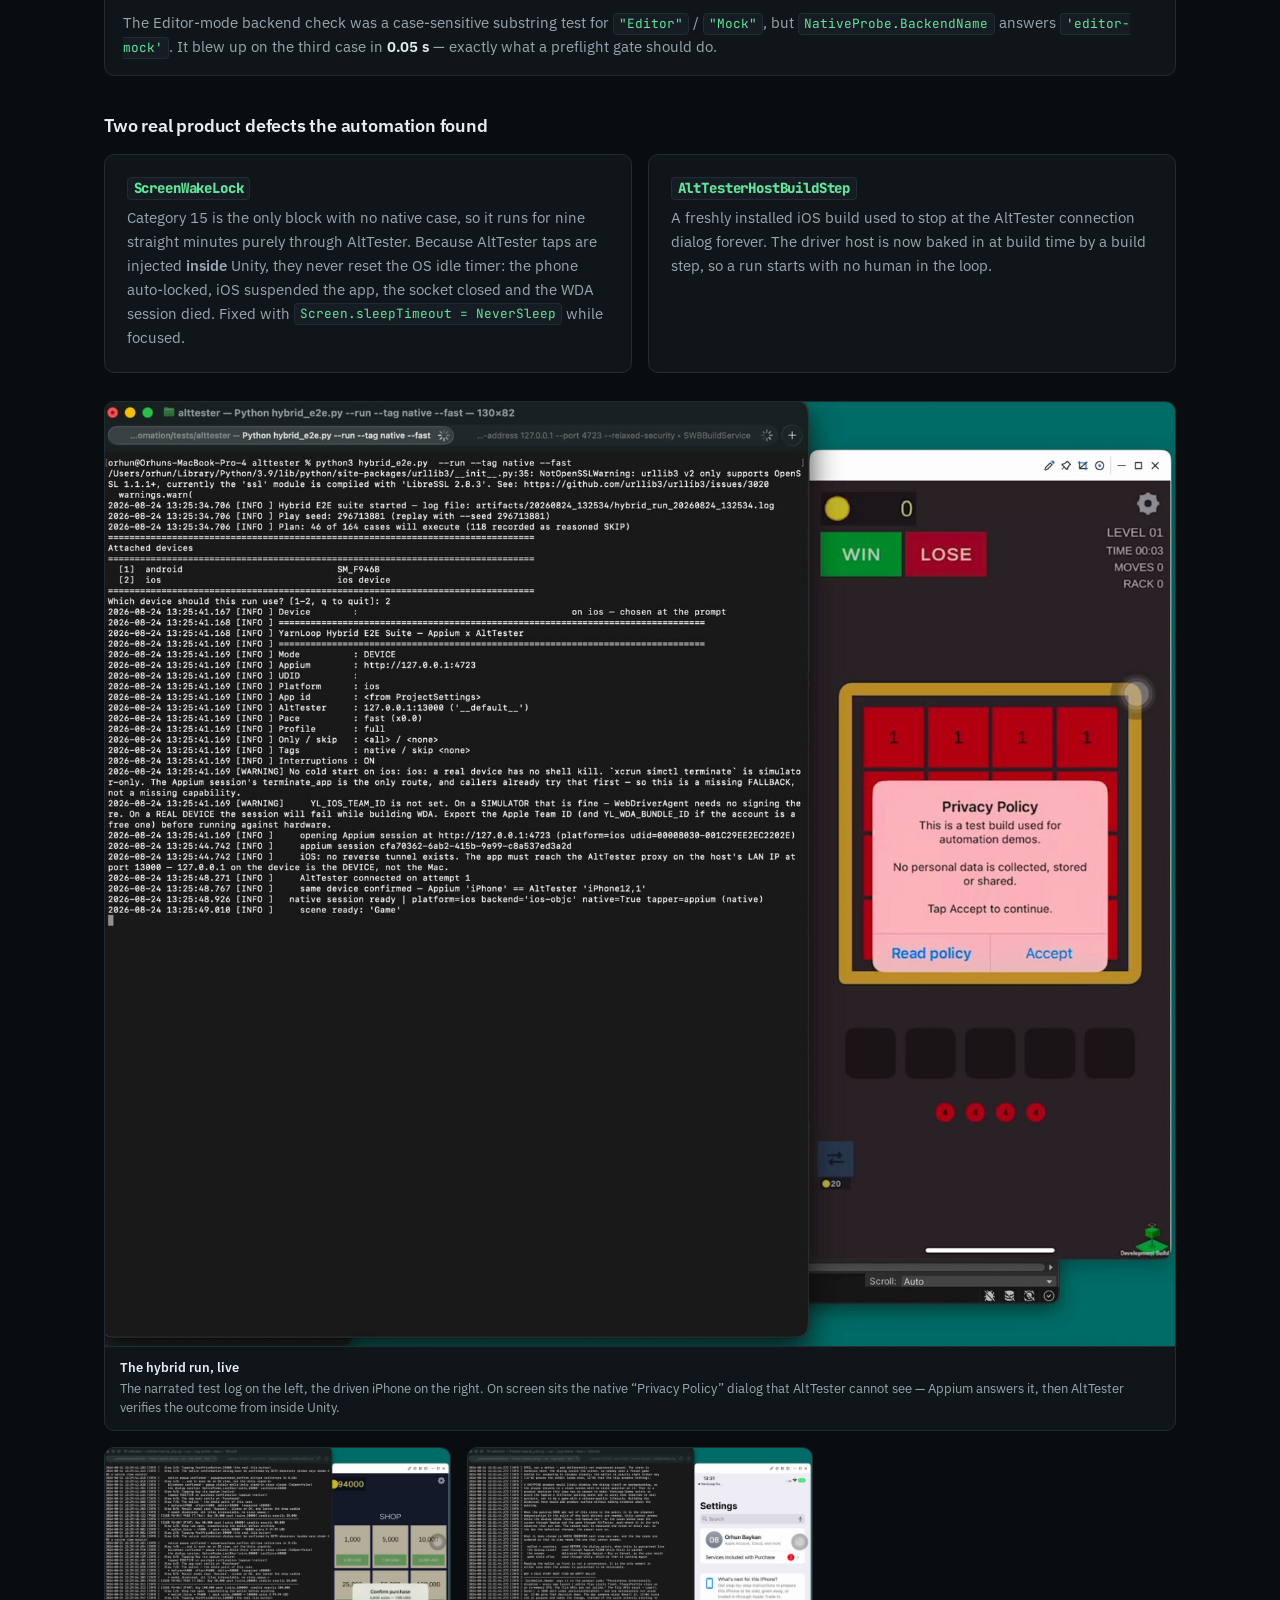
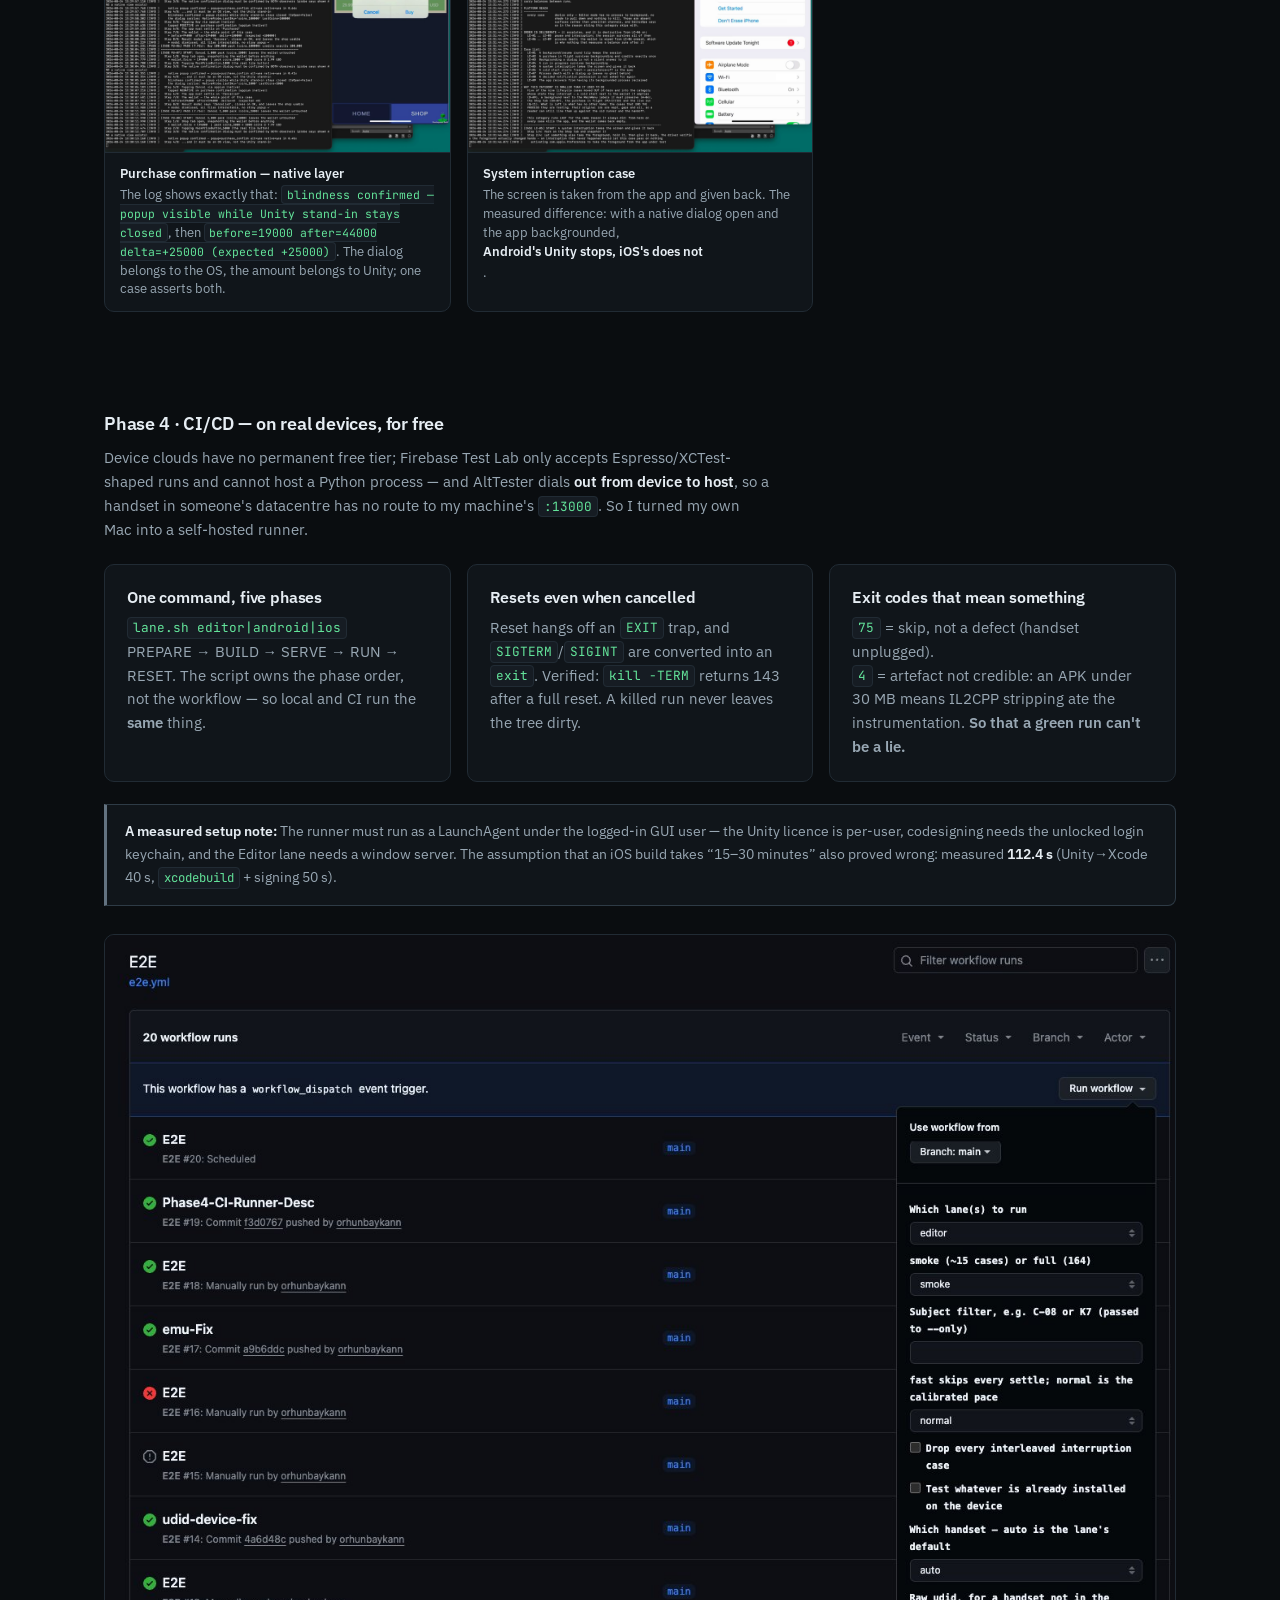
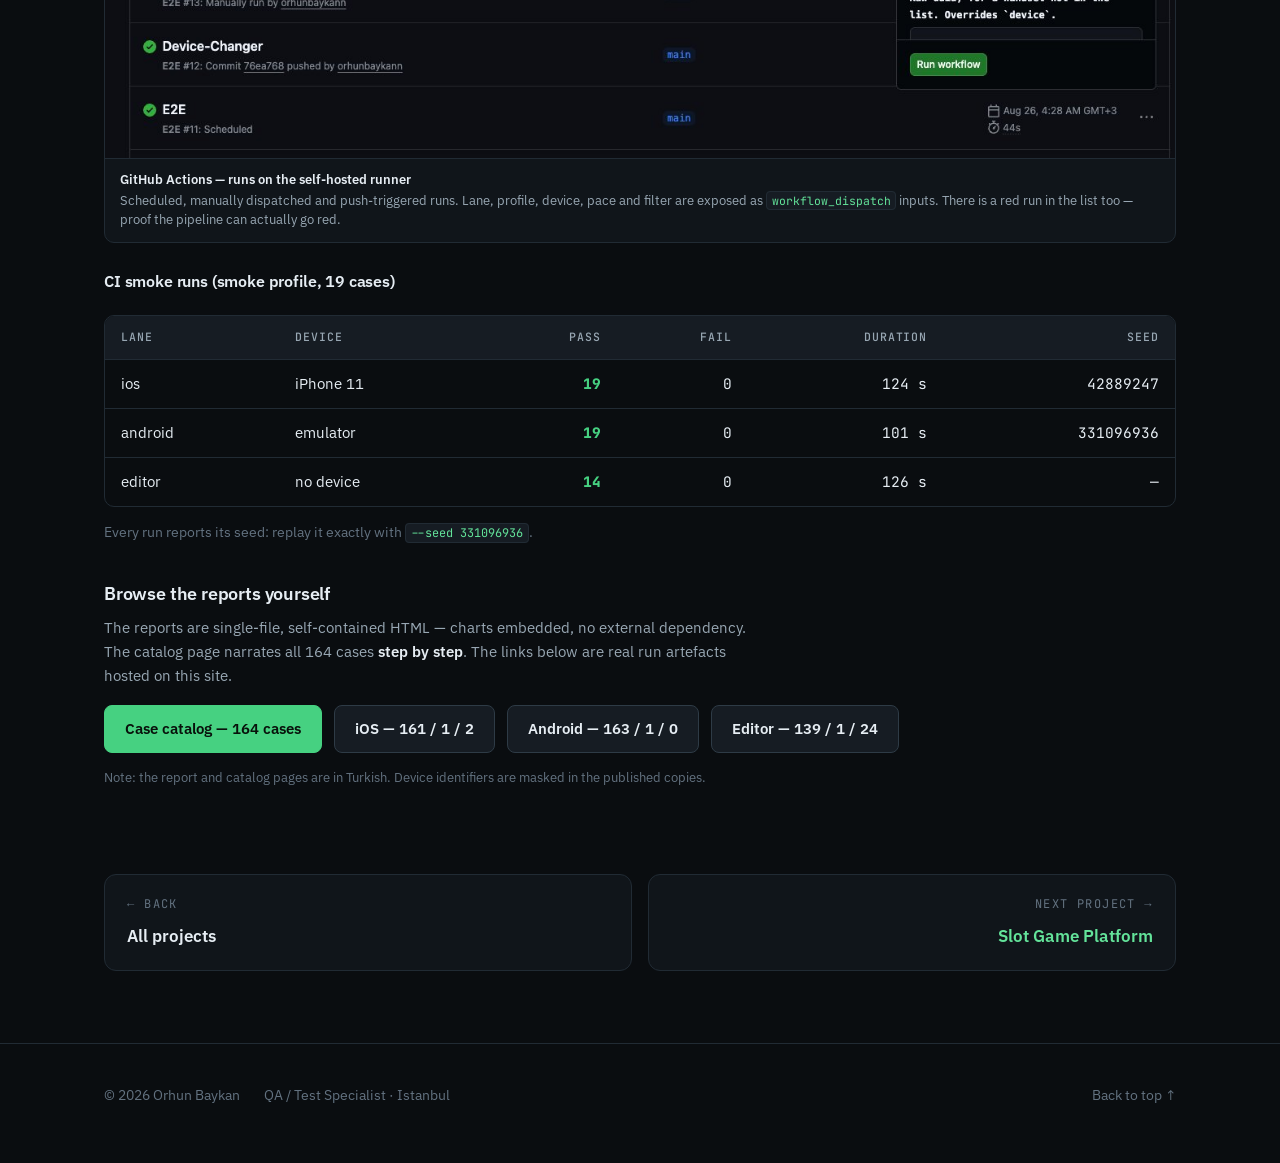
==== commit 190b0fa1: "Min-fix-3" ====
--- a/projects/otomasyon/index.html
+++ b/projects/otomasyon/index.html
@@ -38,8 +38,8 @@
     <div class="stag"><span data-lang="tr">Kişisel proje · 01</span><span data-lang="en">Personal project · 01</span></div>
     <h1><span data-lang="tr">Hibrit Mobil Test Otomasyonu</span><span data-lang="en">Hybrid Mobile Test Automation</span></h1>
     <p class="sub">
-      <span data-lang="tr">Bir Unity oyununu Appium ve AltTester ile <b>aynı anda</b> süren uçtan uca test altyapısı. Oyunu, test paketini, raporlamayı ve CI hattını sıfırdan kendim yazdım — dört fazda, her fazı bir öncekinin ölçülmüş kanıtı üzerine kurarak: tek akışlık PoC'ten, batch-mode build alıp headless koşan bir CI hattına.</span>
-      <span data-lang="en">An end-to-end test rig that drives a Unity game with Appium and AltTester <b>at the same time</b>. I wrote the game, the suite, the reporting and the CI pipeline from scratch — in four phases, each built on the measured proof of the one before: from a single-flow PoC to a CI line that builds in batch mode and runs headless.</span>
+      <span data-lang="tr">Bir Unity oyununu Appium ve AltTester ile <b>aynı anda</b> süren uçtan uca test altyapısı. Oyunu, test paketini, raporlamayı ve CI hattını sıfırdan kurdum — dört fazda, her fazı bir öncekinin ölçülmüş kanıtı üzerine kurarak: tek akışlık PoC'ten, batch-mode build alıp headless koşan bir CI hattına.</span>
+      <span data-lang="en">An end-to-end test rig that drives a Unity game with Appium and AltTester <b>at the same time</b>. I built the game, the suite, the reporting and the CI pipeline from scratch — in four phases, each built on the measured proof of the one before: from a single-flow PoC to a CI line that builds in batch mode and runs headless.</span>
     </p>
   </div>
 
@@ -249,8 +249,8 @@
     <span data-lang="tr">Faz 1 — Oyunu makineye oynatmak</span><span data-lang="en">Phase 1 — Making a machine play the game</span>
   </h3>
   <p style="color:var(--ink2);font-size:14.5px;max-width:74ch;margin-bottom:18px">
-    <span data-lang="tr">İlk soru en temeli: Unity tabanlı bir mobil oyun, gerçek cihazda çalışan APK'sı üzerinden insansız oynanıp doğrulanabilir mi? Bunun için 10 seviyelik dummy bir puzzle oyunu yazdım ve AltTester SDK'sını entegre ettim. Python script'i rastgele koordinatlara tıklamaz: sahadaki parçaların renklerini, hedef hücreleri ve rayın durumunu <b style="color:var(--ink)">oyunun iç verisinden okuyup</b> doğru parçayı seçer, seviyeyi mantıksal olarak çözer. Samsung Z Fold5 üzerinde 10 seviyenin tamamı, her adımı loglanıp ekran görüntülenerek insansız tamamlandı.</span>
-    <span data-lang="en">The first question is the most basic: can a Unity mobile game be played and verified unattended, through its APK on a real device? I wrote a 10-level dummy puzzle game and integrated the AltTester SDK. The Python script doesn't tap random coordinates: it <b style="color:var(--ink)">reads the game's internal data</b> — piece colors, target cells, rail state — picks the right piece and solves each level logically. All 10 levels completed unattended on a Samsung Z Fold5, every step logged and screenshotted.</span>
+    <span data-lang="tr">İlk soru en temeli: Unity tabanlı bir mobil oyun, gerçek cihazda çalışan APK'sı üzerinden insansız oynanıp doğrulanabilir mi? Bunun için 10 seviyelik dummy bir puzzle oyunu geliştirdim ve AltTester SDK'sını entegre ettim. Python script'i rastgele koordinatlara tıklamaz: sahadaki parçaların renklerini, hedef hücreleri ve rayın durumunu <b style="color:var(--ink)">oyunun iç verisinden okuyup</b> doğru parçayı seçer, seviyeyi mantıksal olarak çözer. Samsung Z Fold5 üzerinde 10 seviyenin tamamı, her adımı loglanıp ekran görüntülenerek insansız tamamlandı.</span>
+    <span data-lang="en">The first question is the most basic: can a Unity mobile game be played and verified unattended, through its APK on a real device? I built a 10-level dummy puzzle game and integrated the AltTester SDK. The Python script doesn't tap random coordinates: it <b style="color:var(--ink)">reads the game's internal data</b> — piece colors, target cells, rail state — picks the right piece and solves each level logically. All 10 levels completed unattended on a Samsung Z Fold5, every step logged and screenshotted.</span>
   </p>
   <div class="gallery">
     <div class="shot wide">
--- a/assets/css/site.css
+++ b/assets/css/site.css
@@ -257,7 +257,7 @@
 .gallery{display:grid; grid-template-columns:repeat(auto-fit,minmax(300px,1fr)); gap:16px; margin:28px 0}
 .shot{background:var(--bg2); border:1px solid var(--line); border-radius:10px; overflow:hidden}
 .shot img{width:100%; border-bottom:1px solid var(--line); display:block}
-.shot video{width:100%; border-bottom:1px solid var(--line); display:block; background:#000}
+.shot video{width:100%; border-bottom:1px solid var(--line); display:block; background:#000; cursor:zoom-in}
 .shot.wide video{max-height:620px; object-fit:contain}
 .shot a.zoom{display:block; cursor:zoom-in}
 .shot a.zoom:hover{opacity:.92}
@@ -384,7 +384,8 @@
   padding:28px; background:rgba(10,13,16,.93); backdrop-filter:blur(6px); cursor:zoom-out;
 }
 .lb.open{display:flex}
-.lb img{max-width:100%; max-height:calc(100vh - 56px); width:auto; height:auto; border-radius:8px; border:1px solid var(--line2); box-shadow:0 40px 100px rgba(0,0,0,.65)}
+.lb img,.lb video{max-width:100%; max-height:calc(100vh - 56px); width:auto; height:auto; border-radius:8px; border:1px solid var(--line2); box-shadow:0 40px 100px rgba(0,0,0,.65)}
+.lb video{cursor:default; background:#000}
 .lb .x{
   position:absolute; top:16px; right:16px; width:38px; height:38px; border-radius:8px;
   background:var(--bg3); border:1px solid var(--line2); color:var(--ink); font-size:20px; line-height:1; cursor:pointer;
